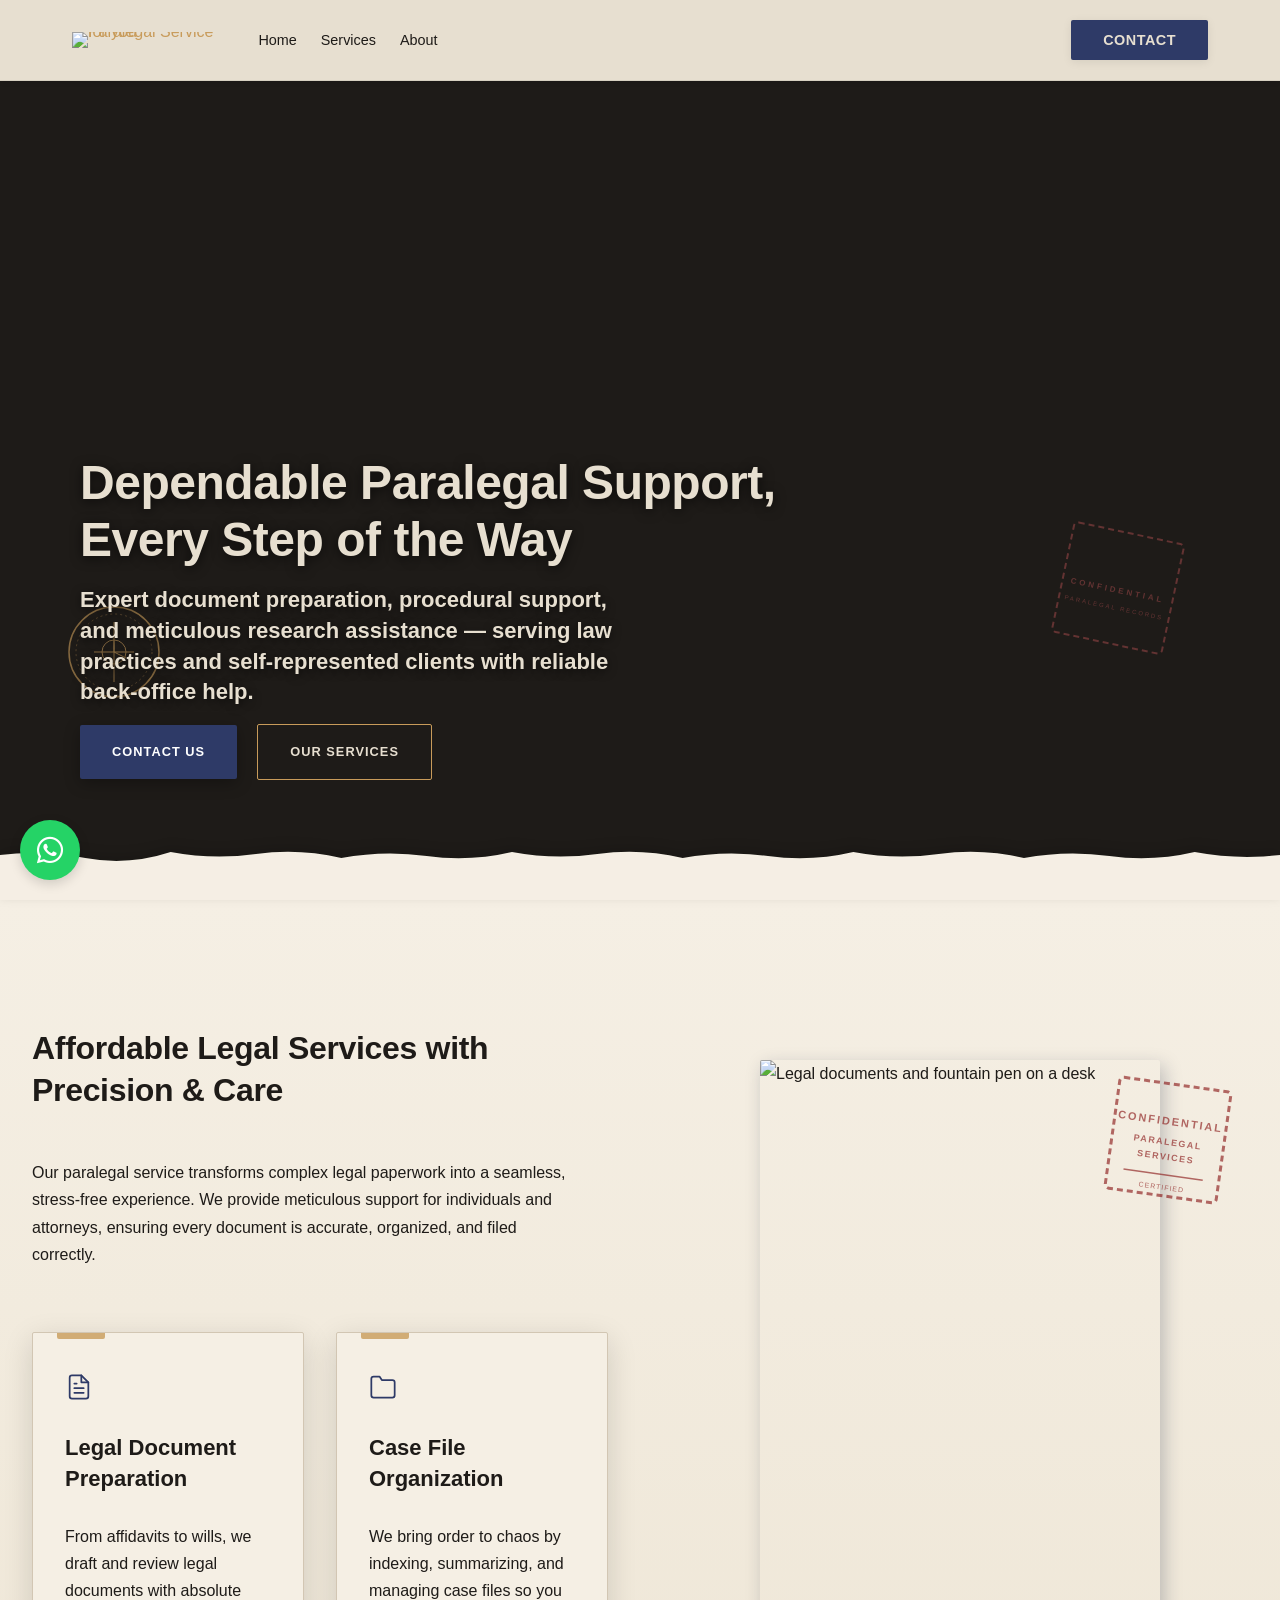
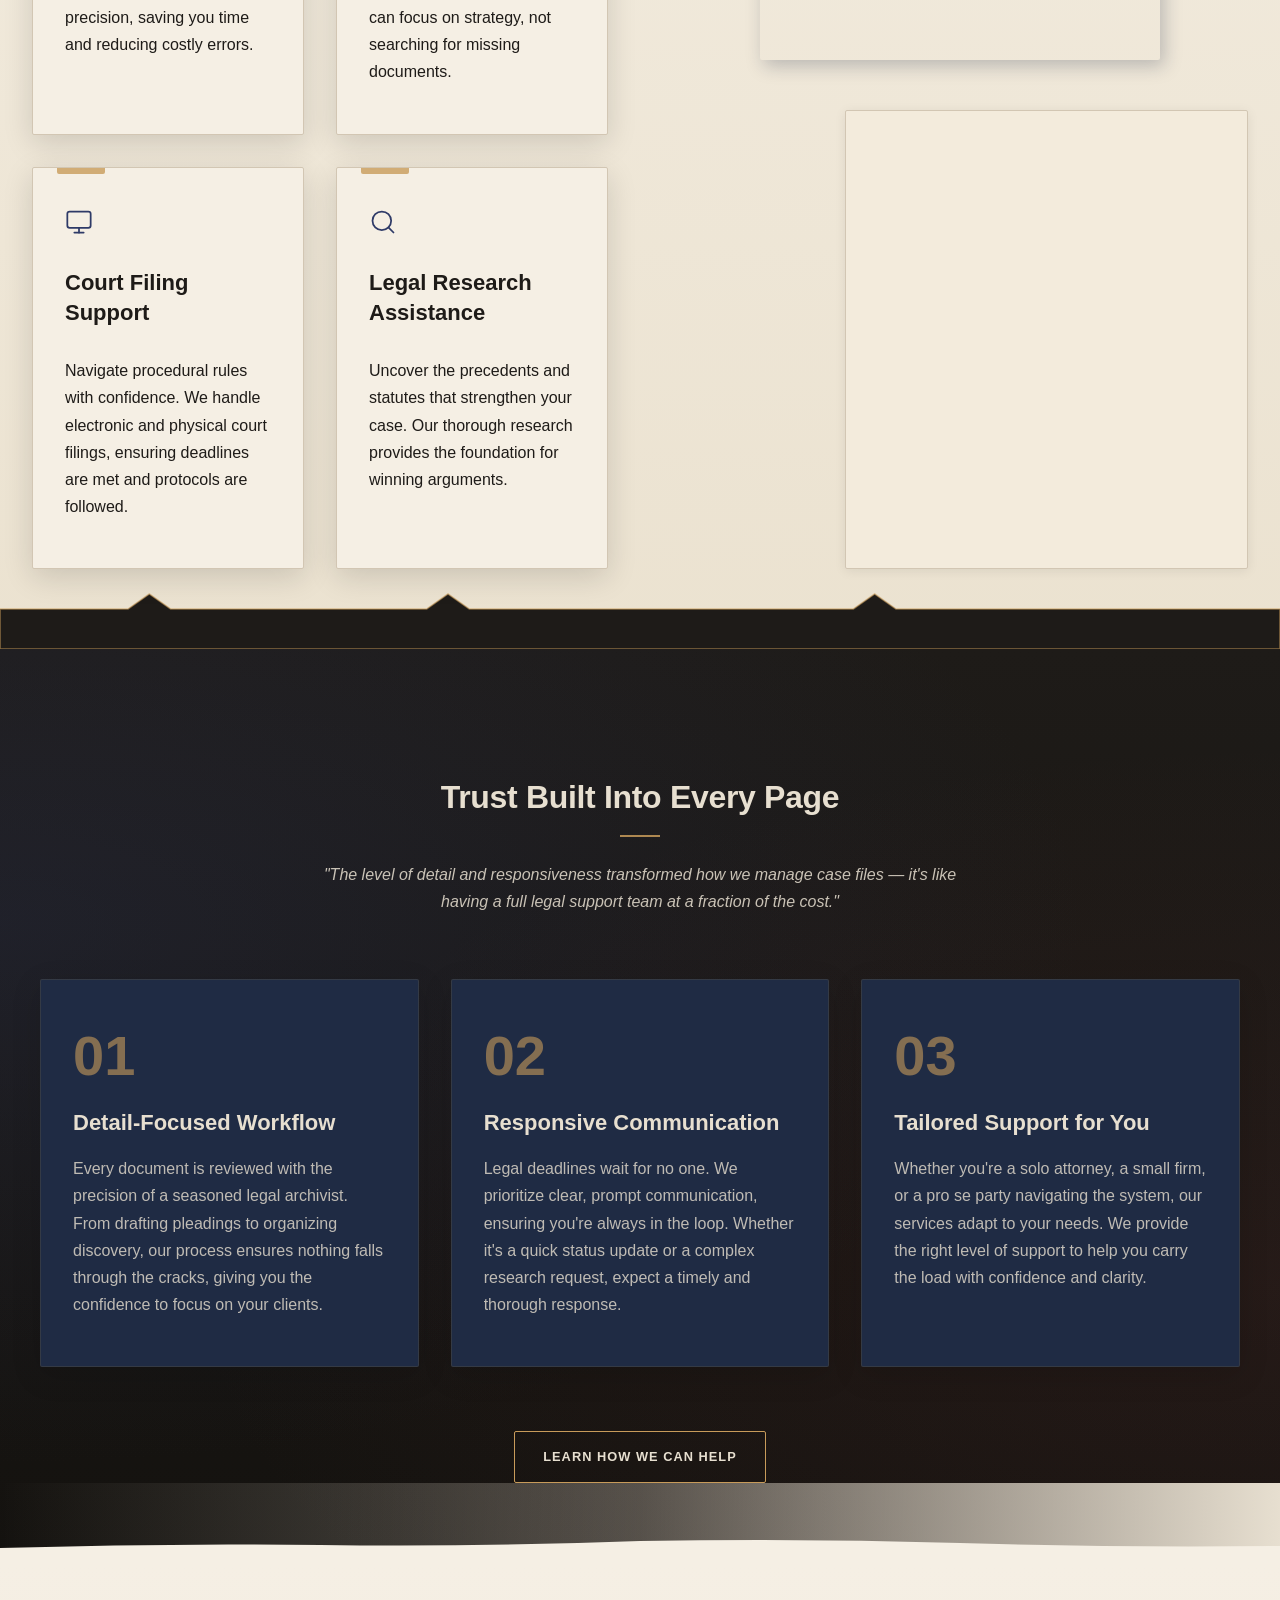
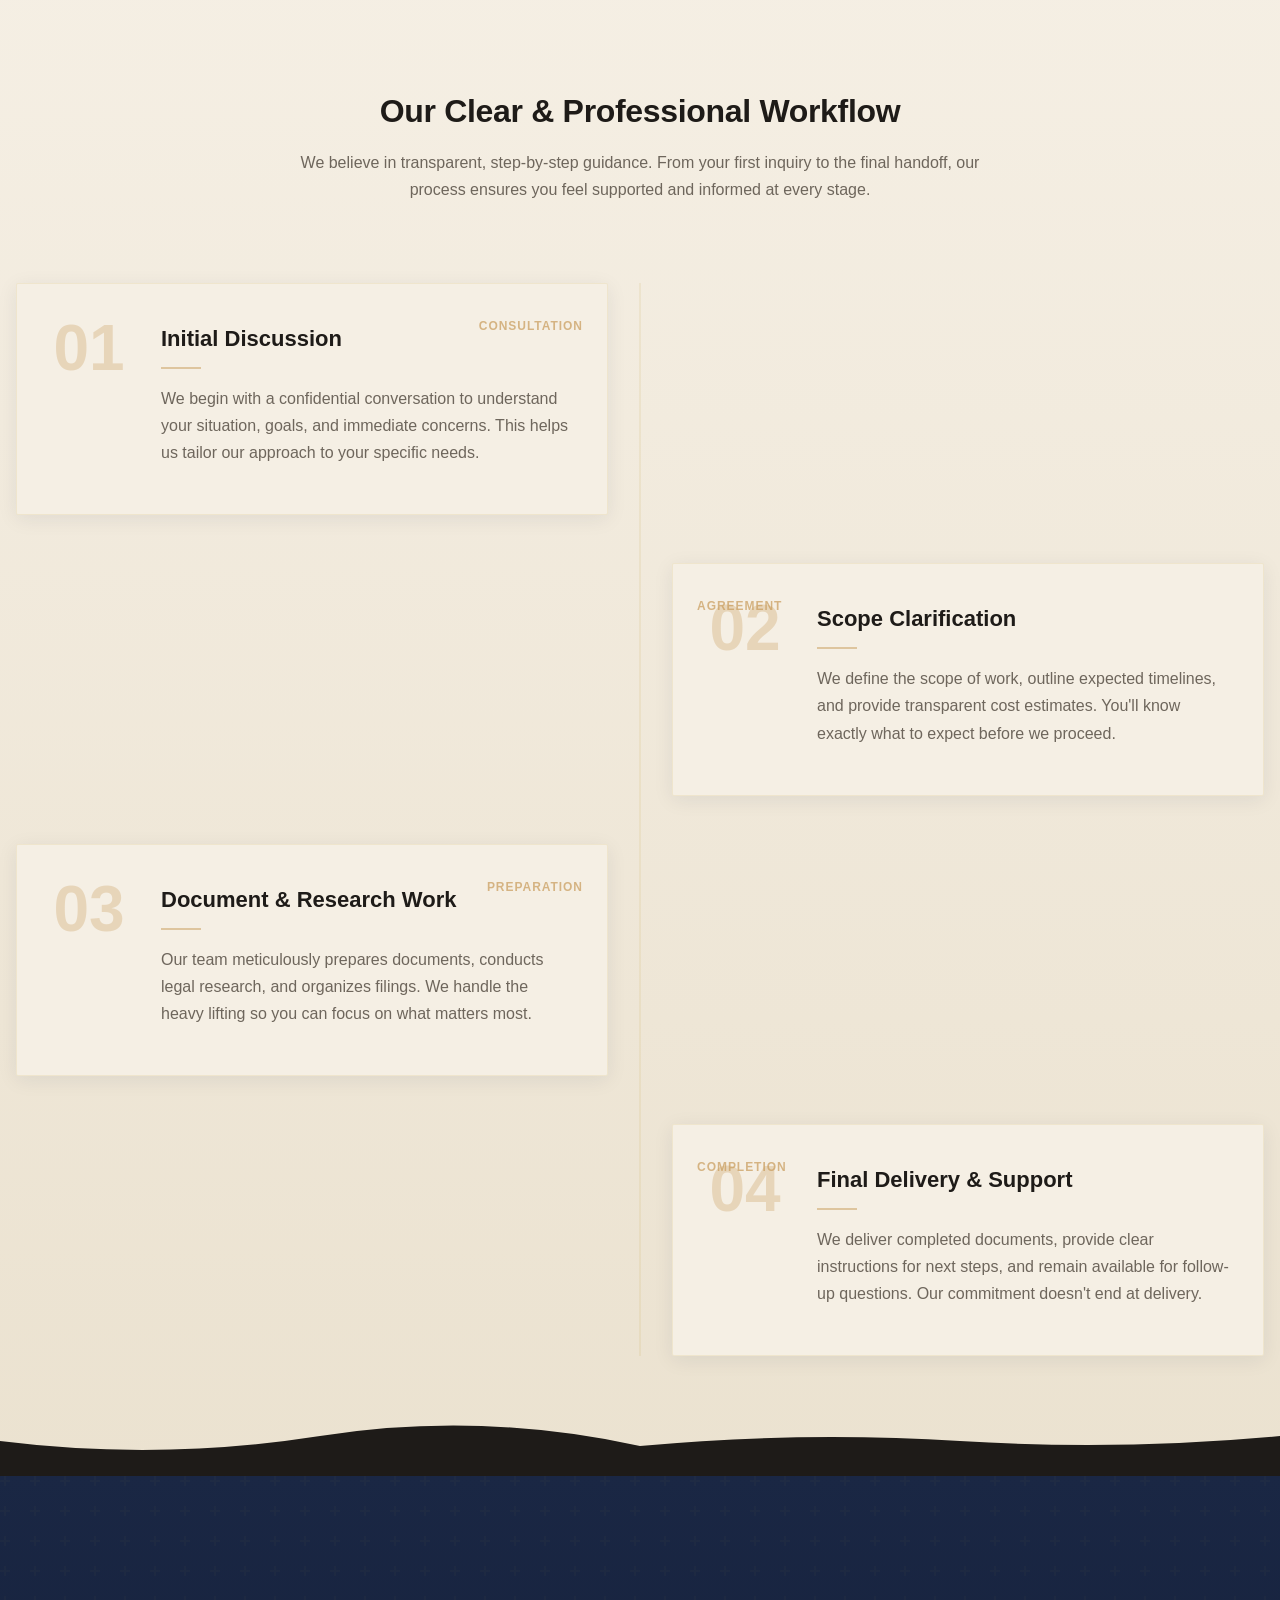
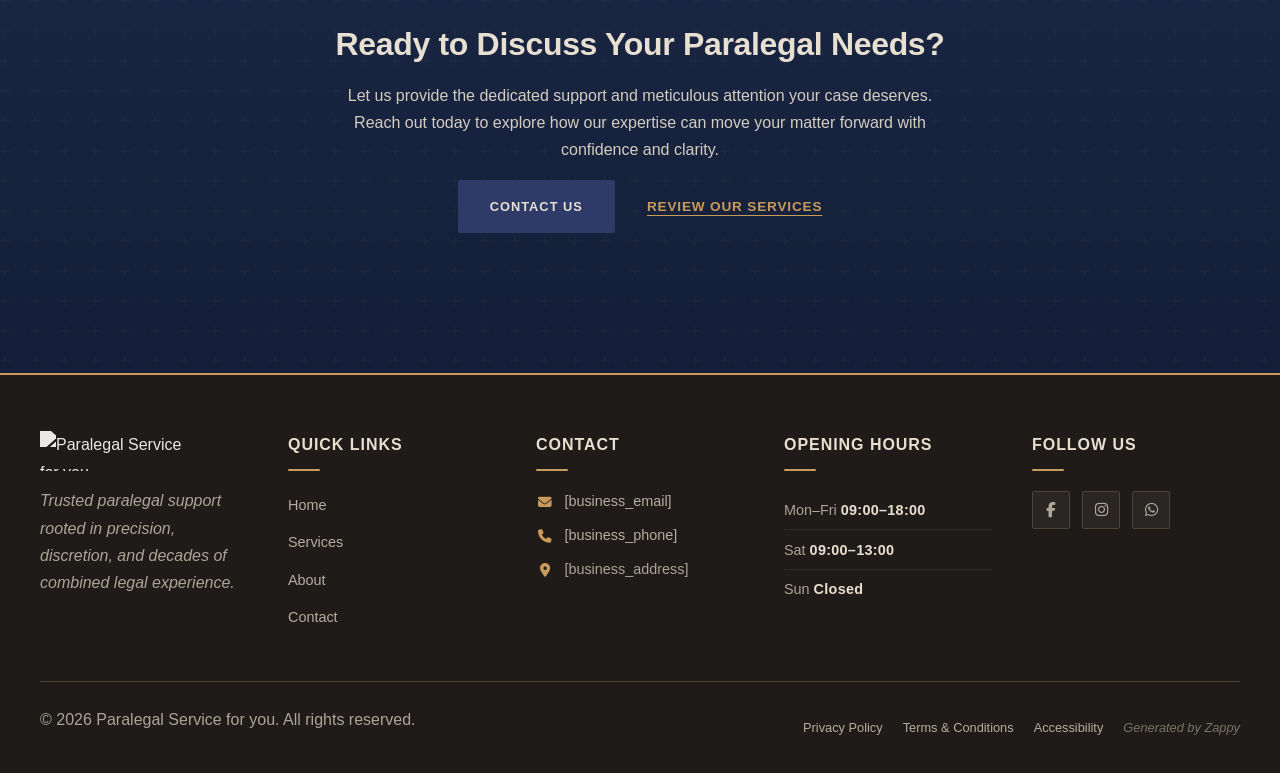
==== index.html @ df47c6c4 "Initial website commit" ====
<!DOCTYPE html>
<html lang="en">
<head>
    <meta charset="UTF-8">
    <meta name="viewport" content="width=device-width, initial-scale=1.0">
    <meta name="robots" content="index, follow">
    <title>Claim Your Affordable Legal Edge Today — Paralegal Service for you</title>
    <meta name="description" content="Unlock affordable legal services that put you first. From legal aid services of oklahoma to mental hygiene legal solutions, get the support you deserve. Start your journey now.">
    <meta name="keywords" content="affordable legal services, legal aid services of oklahoma, mental hygiene legal services, arag legal services, low-cost paralegal help">
    
    <!-- Favicons -->
    <link rel="icon" type="image/x-icon" href="/assets/favicon.ico">
    <link rel="icon" type="image/png" sizes="16x16" href="/assets/favicon-16x16.png">
    <link rel="icon" type="image/png" sizes="32x32" href="/assets/favicon-32x32.png">
    <link rel="icon" type="image/png" sizes="48x48" href="/assets/favicon-48x48.png">
    <link rel="icon" type="image/png" sizes="192x192" href="/assets/favicon-192x192.png">
    <link rel="icon" type="image/png" sizes="512x512" href="/assets/favicon-512x512.png">
    <link rel="apple-touch-icon" href="/assets/apple-touch-icon.png">
    <!-- Zappy Analytics -->
<script>
(function() {
  'use strict';
  
  // Configuration
  var config = {
    websiteId: 'dec666c1-5cc7-47ef-a7b7-ac607c3a5d09',
    apiUrl: 'https://api.zappy5.com/api/analytics/track',
    sessionDuration: 30 * 60 * 1000, // 30 minutes
    visitorDuration: 30 * 24 * 60 * 60 * 1000, // 30 days
    trackPageViews: true,
    trackClicks: true,
    trackFormSubmissions: true
  };
  
  // Generate or retrieve persistent visitor ID (30 days)
  function getVisitorId() {
    var visitorKey = 'zappy_visitor_' + config.websiteId;
    var visitor = null;
    
    try {
      visitor = localStorage.getItem(visitorKey);
      if (visitor) {
        var visitorData = JSON.parse(visitor);
        var now = Date.now();
        
        // Check if visitor ID is still valid (30 days)
        if (now - visitorData.created < config.visitorDuration) {
          // Update last seen timestamp
          visitorData.lastSeen = now;
          localStorage.setItem(visitorKey, JSON.stringify(visitorData));
          return visitorData.id;
        }
      }
    } catch (e) {
      console.warn('Zappy Analytics: LocalStorage not available');
    }
    
    // Generate new visitor ID
    var newVisitorId = 'zv_' + Date.now() + '_' + Math.random().toString(36).substr(2, 9);
    
    try {
      localStorage.setItem(visitorKey, JSON.stringify({
        id: newVisitorId,
        created: Date.now(),
        lastSeen: Date.now()
      }));
    } catch (e) {
      // Continue without local storage
    }
    
    return newVisitorId;
  }
  
  // Generate or retrieve session ID (30 minutes)
  function getSessionId() {
    var sessionKey = 'zappy_session_' + config.websiteId;
    var session = null;
    
    try {
      session = sessionStorage.getItem(sessionKey);
      if (session) {
        var sessionData = JSON.parse(session);
        var now = Date.now();
        
        // Check if session is still valid
        if (now - sessionData.timestamp < config.sessionDuration) {
          // Update timestamp
          sessionData.timestamp = now;
          sessionStorage.setItem(sessionKey, JSON.stringify(sessionData));
          return sessionData.id;
        }
      }
    } catch (e) {
      console.warn('Zappy Analytics: SessionStorage not available');
    }
    
    // Generate new session ID
    var newSessionId = 'zs_' + Date.now() + '_' + Math.random().toString(36).substr(2, 9);
    
    try {
      sessionStorage.setItem(sessionKey, JSON.stringify({
        id: newSessionId,
        timestamp: Date.now()
      }));
    } catch (e) {
      // Continue without session storage
    }
    
    return newSessionId;
  }
  
  var visitorId = getVisitorId();
  var sessionId = getSessionId();
  
  // Track an event
  function trackEvent(eventType, data) {
    data = data || {};
    
    var eventData = {
      website_id: config.websiteId,
      event_type: eventType,
      page_path: window.location.pathname,
      referrer: document.referrer || 'direct',
      visitor_id: visitorId,
      session_id: sessionId,
      metadata: data
    };
    
    // Use sendBeacon if available (better for page unload events)
    if (navigator.sendBeacon) {
      var blob = new Blob([JSON.stringify(eventData)], { type: 'application/json' });
      navigator.sendBeacon(config.apiUrl, blob);
    } else {
      // Fallback to fetch
      fetch(config.apiUrl, {
        method: 'POST',
        headers: {
          'Content-Type': 'application/json'
        },
        body: JSON.stringify(eventData),
        keepalive: true
      }).catch(function(error) {
        console.warn('Zappy Analytics: Failed to track event', error);
      });
    }
  }
  
  // Track page view
  if (config.trackPageViews) {
    trackEvent('pageview', {
      title: document.title,
      url: window.location.href
    });
  }
  
  // Track clicks on important elements
  if (config.trackClicks) {
    document.addEventListener('click', function(e) {
      var target = e.target;
      
      // Track button clicks (counted as actions)
      if (target.tagName === 'BUTTON' || target.closest('button')) {
        var button = target.tagName === 'BUTTON' ? target : target.closest('button');
        trackEvent('click', {
          element: 'button',
          text: button.textContent.trim().substring(0, 100),
          id: button.id || null,
          class: button.className || null
        });
      }
      
      // Track link clicks (navigation - not counted as actions)
      else if (target.tagName === 'A' || target.closest('a')) {
        var link = target.tagName === 'A' ? target : target.closest('a');
        trackEvent('navigation', {
          element: 'link',
          text: link.textContent.trim().substring(0, 100),
          href: link.href,
          external: link.hostname !== window.location.hostname
        });
      }
    }, true);
  }
  
  // Track form submissions
  if (config.trackFormSubmissions) {
    document.addEventListener('submit', function(e) {
      var form = e.target;
      
      trackEvent('form_submit', {
        form_id: form.id || null,
        form_name: form.name || null,
        form_action: form.action || null,
        form_method: form.method || 'GET'
      });
    }, true);
  }
  
  // Track time on page (send on page unload)
  var pageLoadTime = Date.now();
  
  window.addEventListener('beforeunload', function() {
    var timeOnPage = Math.floor((Date.now() - pageLoadTime) / 1000); // in seconds
    
    trackEvent('page_unload', {
      time_on_page: timeOnPage,
      page_path: window.location.pathname
    });
  });
  
  // Expose tracking function globally for custom events
  window.zappyAnalytics = {
    track: trackEvent,
    getVisitorId: function() { return visitorId; },
    getSessionId: function() { return sessionId; }
  };
  
})();
</script>
<!-- End Zappy Analytics -->
    <meta property="og:title" content="Claim Your Affordable Legal Edge Today — Paralegal Service for you">
    <meta property="og:description" content="Unlock affordable legal services that put you first. From legal aid services of oklahoma to mental hygiene legal solutions, get the support you deserve. Start your journey now.">
    <meta name="twitter:card" content="summary_large_image">
    <meta name="twitter:title" content="Claim Your Affordable Legal Edge Today — Paralegal Service for you">
    <meta name="twitter:description" content="Unlock affordable legal services that put you first. From legal aid services of oklahoma to mental hygiene legal solutions, get the support you deserve. Start your journey now.">
    <meta property="og:type" content="website">
  <meta property="og:locale" content="en_US">
  
  
  
  
  
  <link rel="stylesheet" href="https://cdnjs.cloudflare.com/ajax/libs/font-awesome/6.4.0/css/all.min.css">
  <style>
    .skip-link { position: absolute; top: 0; left: 0; transform: translateY(-200%); padding: 12px 18px; background: var(--bg-dark, #1a1a1a); color: var(--text-light, #fff); font-weight: 600; border-radius: 0 0 8px 0; z-index: 10000; }
    .skip-link:focus { transform: none; outline: 2px solid var(--ring, #fff); outline-offset: 2px; }
    :focus-visible { outline: 2px solid var(--ring, currentColor); outline-offset: 3px; }
  </style>


  
    <!-- Favicons -->
    <link rel="icon" type="image/x-icon" href="/assets/favicon.ico">
    <link rel="icon" type="image/png" sizes="16x16" href="/assets/favicon-16x16.png">
    <link rel="icon" type="image/png" sizes="32x32" href="/assets/favicon-32x32.png">
    <link rel="icon" type="image/png" sizes="48x48" href="/assets/favicon-48x48.png">
    <link rel="icon" type="image/png" sizes="192x192" href="/assets/favicon-192x192.png">
    <link rel="icon" type="image/png" sizes="512x512" href="/assets/favicon-512x512.png">
    <link rel="apple-touch-icon" href="/assets/apple-touch-icon.png">
    <!-- Cookie Consent -->
    <link rel="stylesheet" href="https://cdn.jsdelivr.net/npm/vanilla-cookieconsent@3/dist/cookieconsent.css">
    <script src="https://cdn.jsdelivr.net/npm/vanilla-cookieconsent@3/dist/cookieconsent.umd.js"></script>
    <!-- Mickidum Accessibility Toolbar -->
    <script src="https://cdn.jsdelivr.net/gh/mickidum/acc_toolbar/acctoolbar/acctoolbar.min.js"></script>
    <link rel="stylesheet" href="/styles.css">
    <script>window.ZAPPY_WEBSITE_ID = "dec666c1-5cc7-47ef-a7b7-ac607c3a5d09"; window.ZAPPY_API_BASE = "https://api.zappy5.com";</script>

    <style id="zappy-dropdown-submenu-styles">
      /* ========== DESKTOP DROPDOWN SUBMENU STYLES ========== */
      /* Base styles for dropdown submenus - parent must be positioned */
      .nav-menu li:has(.sub-menu), nav li:has(.sub-menu), .navbar li:has(.sub-menu), #navMenu li:has(.sub-menu) { position: relative; }
      /* Submenu base - hidden by default */
      .nav-menu .sub-menu, nav .sub-menu, .navbar .sub-menu, #navMenu .sub-menu { display: block !important; position: absolute !important; top: 100%; left: 0; min-width: 220px; background: white; border-radius: 8px; box-shadow: 0 8px 25px rgba(0,0,0,0.15); padding: 8px 0; opacity: 0; visibility: hidden; transform: translateY(10px); transition: all 0.3s ease; z-index: 1000; list-style: none; pointer-events: none; }
      /* CRITICAL: Desktop hover styles to show dropdown */
      .nav-menu li:hover > .sub-menu, nav li:hover > .sub-menu, .navbar li:hover > .sub-menu, #navMenu li:hover > .sub-menu { opacity: 1 !important; visibility: visible !important; transform: translateY(0) !important; pointer-events: auto !important; }
      /* Submenu item styling */
      .sub-menu li { list-style: none; margin: 0; padding: 0; }
      .sub-menu a { display: block !important; padding: 10px 16px !important; color: var(--text-dark, #333) !important; font-weight: 500; text-decoration: none; white-space: nowrap; transition: background-color 0.2s; }
      .sub-menu .zappy-nav-child > a { padding-left: 28px !important; font-size: 0.9em !important; opacity: 0.85 !important; }
      [dir="rtl"] .sub-menu .zappy-nav-child > a, html[lang="he"] .sub-menu .zappy-nav-child > a, html[lang="ar"] .sub-menu .zappy-nav-child > a { padding-left: 10px !important; padding-right: 28px !important; }
      .sub-menu .zappy-nav-parent > a { font-weight: 600 !important; }
      .sub-menu a:hover { background-color: #f5f5f5; }
      /* RTL (Hebrew/Arabic) dropdown positioning */
      [dir="rtl"] .nav-menu .sub-menu, [dir="rtl"] nav .sub-menu, [dir="rtl"] .navbar .sub-menu, html[lang="he"] .nav-menu .sub-menu, html[lang="he"] nav .sub-menu, html[lang="he"] .navbar .sub-menu, html[lang="ar"] .nav-menu .sub-menu, html[lang="ar"] nav .sub-menu, html[lang="ar"] .navbar .sub-menu { left: auto !important; right: 0 !important; }
      /* Hide empty dropdown menus (exclude catalog sub-menus that use <a> children instead of <li>) */
      .sub-menu:empty, .sub-menu:not(:has(li:not(.zappy-hidden-menu-item))):not(:has(> a)), .sub-menu:not(:has(li)):not(:has(> a)) { display: none !important; opacity: 0 !important; visibility: hidden !important; pointer-events: none !important; }
      /* Desktop: show submenu on Menu Group hover */
      li:has(.menu-group-title):hover > .sub-menu { opacity: 1 !important; visibility: visible !important; transform: translateY(0) !important; pointer-events: auto !important; }
      /* Menu Group title styling */
      .nav-menu > li > .menu-group-title, #navMenu > li > .menu-group-title { display: inline-block; padding: 0.5rem 1rem; cursor: default; user-select: none; }
      
      /* ========== MOBILE SUBMENU STYLES ========== */
      @media (max-width: 768px) {
        .nav-menu .sub-menu, nav .sub-menu, .navbar .sub-menu, #navMenu .sub-menu { position: static !important; transform: none !important; box-shadow: none !important; background: transparent !important; max-height: 0; overflow: hidden; opacity: 0; visibility: hidden; transition: max-height 0.3s ease, opacity 0.3s ease; padding: 0 !important; border-radius: 0 !important; }
        .navbar .sub-menu.mobile-expanded, .nav-menu .sub-menu.mobile-expanded, #navMenu .sub-menu.mobile-expanded { max-height: none !important; overflow-y: visible !important; opacity: 1 !important; visibility: visible !important; padding: 8px 0 8px 16px !important; }
        [dir="rtl"] .sub-menu.mobile-expanded, html[lang="he"] .sub-menu.mobile-expanded { padding: 8px 16px 8px 0 !important; }
        /* Disable hover behavior on mobile */
        .nav-menu li:hover > .sub-menu, nav li:hover > .sub-menu, .navbar li:hover > .sub-menu, #navMenu li:hover > .sub-menu { opacity: 0; visibility: hidden; pointer-events: none; }
        .nav-menu li > .sub-menu.mobile-expanded, nav li > .sub-menu.mobile-expanded, .navbar li > .sub-menu.mobile-expanded, #navMenu li > .sub-menu.mobile-expanded { opacity: 1 !important; visibility: visible !important; pointer-events: auto !important; }
        .nav-menu li:has(.sub-menu), nav li:has(.sub-menu), .navbar li:has(.sub-menu), #navMenu li:has(.sub-menu) { display: flex !important; flex-wrap: wrap !important; align-items: center !important; position: relative !important; min-height: 44px !important; }
        .nav-menu li:has(.sub-menu) > a, nav li:has(.sub-menu) > a, .navbar li:has(.sub-menu) > a, #navMenu li:has(.sub-menu) > a { flex: 1 !important; min-width: 0 !important; }
        .nav-menu li:has(.sub-menu) > .menu-group-title, nav li:has(.sub-menu) > .menu-group-title, .navbar li:has(.sub-menu) > .menu-group-title, #navMenu li:has(.sub-menu) > .menu-group-title { flex: 1 !important; min-width: 0 !important; padding: 0 !important; line-height: inherit !important; }
        .nav-menu li:has(.sub-menu) > .sub-menu, nav li:has(.sub-menu) > .sub-menu, .navbar li:has(.sub-menu) > .sub-menu, #navMenu li:has(.sub-menu) > .sub-menu { flex-basis: 100% !important; width: 100% !important; }
        .nav-menu li:has(.sub-menu) > a [class*="chevron"], .nav-menu li:has(.sub-menu) > a [class*="arrow"], .nav-menu li:has(.sub-menu) > a .fa-chevron-down, .nav-menu li:has(.sub-menu) > a .fa-angle-down, nav li:has(.sub-menu) > a [class*="chevron"], nav li:has(.sub-menu) > a [class*="arrow"], #navMenu li:has(.sub-menu) > a [class*="chevron"], #navMenu li:has(.sub-menu) > a [class*="arrow"] { display: none !important; visibility: hidden !important; }
        .mobile-submenu-toggle { display: flex !important; align-items: center !important; justify-content: center !important; width: 44px !important; height: auto !important; background: transparent !important; border: none !important; cursor: pointer !important; color: var(--text-dark) !important; position: static !important; flex-shrink: 0 !important; align-self: stretch !important; z-index: 2 !important; padding: 0 !important; margin: 0 !important; }
        .mobile-submenu-toggle::after { content: '' !important; width: 0 !important; height: 0 !important; border-left: 6px solid transparent !important; border-right: 6px solid transparent !important; border-top: 7px solid currentColor !important; transition: transform 0.3s ease !important; }
        .mobile-submenu-toggle.expanded::after { transform: rotate(180deg) !important; }
        .sub-menu a { padding: 10px 0 !important; display: block !important; color: var(--text-dark) !important; white-space: normal !important; }
        .sub-menu .zappy-nav-child > a { padding-left: 28px !important; font-size: 0.9em !important; opacity: 0.85 !important; }
        [dir="rtl"] .sub-menu .zappy-nav-child > a, html[lang="he"] .sub-menu .zappy-nav-child > a, html[lang="ar"] .sub-menu .zappy-nav-child > a { padding-left: 0 !important; padding-right: 28px !important; }
        .sub-menu .zappy-nav-parent > a { font-weight: 600 !important; }
        .nav-menu.active, #navMenu.active { max-width: 100vw !important; overflow-x: hidden !important; box-sizing: border-box !important; }
        .navbar .sub-menu li a, nav.navbar .sub-menu li a, .zappy-products-dropdown .sub-menu a { color: var(--text-dark) !important; }
      }
      @media (min-width: 769px) { .mobile-submenu-toggle { display: none !important; } }
    </style>

    <style id="zappy-widget-visibility">
      html[dir="rtl"] .whatsapp-float { right: 20px !important; left: auto !important; }
      html[dir="ltr"] .whatsapp-float, html:not([dir]) .whatsapp-float { left: 20px !important; right: auto !important; }
      html[dir="rtl"] #mic-access-tool-general-button, html[dir="rtl"] .mic-access-tool-general-button,
      html[dir="rtl"] #mic-init-access-tool .mic-access-tool-general-button,
      html[dir="rtl"] #mic-init-access-tool #mic-access-tool-general-button,
      html[dir="rtl"] ._access-icon { left: 20px !important; right: auto !important; }
      html[dir="ltr"] #mic-access-tool-general-button, html[dir="ltr"] .mic-access-tool-general-button,
      html[dir="ltr"] #mic-init-access-tool .mic-access-tool-general-button,
      html[dir="ltr"] #mic-init-access-tool #mic-access-tool-general-button,
      html[dir="ltr"] ._access-icon,
      html:not([dir]) #mic-access-tool-general-button, html:not([dir]) .mic-access-tool-general-button,
      html:not([dir]) #mic-init-access-tool .mic-access-tool-general-button,
      html:not([dir]) #mic-init-access-tool #mic-access-tool-general-button,
      html:not([dir]) ._access-icon { right: 20px !important; left: auto !important; }
      @media (max-width: 768px) { .whatsapp-float { display: flex !important; } }
      @media (min-width: 769px) { .whatsapp-float { display: flex !important; } }
      @media (max-width: 768px) {
        #mic-access-tool-general-button, .mic-access-tool-general-button,
        #mic-init-access-tool .mic-access-tool-general-button, #mic-init-access-tool #mic-access-tool-general-button,
        ._access-icon { display: flex !important; visibility: visible !important; opacity: 1 !important; pointer-events: auto !important; }
        #mic-access-tool-box.opened-mic-access-tool, .mic-access-tool-box.opened-mic-access-tool,
        #mic-init-access-tool #mic-access-tool-box.opened-mic-access-tool {
          visibility: visible !important; opacity: 1 !important; pointer-events: auto !important;
        }
      }
      @media (min-width: 769px) {
        #mic-access-tool-general-button, .mic-access-tool-general-button,
        #mic-init-access-tool .mic-access-tool-general-button, #mic-init-access-tool #mic-access-tool-general-button,
        ._access-icon { display: flex !important; visibility: visible !important; opacity: 1 !important; pointer-events: auto !important; }
        #mic-access-tool-box.opened-mic-access-tool, .mic-access-tool-box.opened-mic-access-tool,
        #mic-init-access-tool #mic-access-tool-box.opened-mic-access-tool {
          visibility: visible !important; opacity: 1 !important; pointer-events: auto !important;
        }
      }
    </style>
</head>
<body>
<a class="skip-link" href="#main">Skip to main content</a>
  <nav class="navbar">
  <button class="mobile-toggle" id="mobileToggle" aria-label="Menu">
    <svg class="hamburger-icon" width="24" height="24" viewBox="0 0 24 24" fill="none">
      <path d="M3 12h18M3 6h18M3 18h18" stroke="currentColor" stroke-width="2" stroke-linecap="round"></path>
    </svg>
    <svg class="close-icon" width="24" height="24" viewBox="0 0 24 24" fill="none" style="display: none;">
      <path d="M18 6L6 18M6 6l12 12" stroke="currentColor" stroke-width="2" stroke-linecap="round"></path>
    </svg>
  </button>
  <button class="phone-header-btn" data-phone="[business_phone]" aria-label="Call">
    <svg width="20" height="20" viewBox="0 0 24 24" fill="currentColor">
      <path d="M22 16.92v3a2 2 0 0 1-2.18 2 19.79 19.79 0 0 1-8.63-3.07 19.5 19.5 0 0 1-6-6 19.79 19.79 0 0 1-3.07-8.67A2 2 0 0 1 4.11 2h3a2 2 0 0 1 2 1.72 12.84 12.84 0 0 0 .7 2.81 2 2 0 0 1-.45 2.11L8.09 9.91a16 16 0 0 0 6 6l1.27-1.27a2 2 0 0 1 2.11-.45 12.84 12.84 0 0 0 2.81.7A2 2 0 0 1 22 16.92z"></path>
    </svg>
  </button>
  <div class="nav-container">
    <div class="nav-brand">
      <a href="/" class="logo-link"><img class="logo" src="/assets/site-home-image-1.webp" alt="Paralegal Service for you"></a>
    </div>
    <ul class="nav-menu" id="navMenu"><li><a href="/">Home</a></li><li><a href="/services">Services</a></li><li><a href="/about">About</a></li></ul>
    <div class="nav-cta-container">
      <a href="/contact" class="nav-cta-btn">Contact</a>
    </div>
  </div>
</nav>
<script>

// Navbar Mobile Menu Toggle and Contrast Fix
(function() {
  // Use 'load' event instead of 'DOMContentLoaded' to ensure we run AFTER all other scripts
  window.addEventListener('load', function() {
    
    // FIX MOBILE BUTTON CONTRAST
    // Detect navbar background color and apply contrasting color to mobile buttons
    const navbar = document.querySelector('.navbar, nav, header');
    if (!navbar) {
      console.log('[Navbar] Navbar element not found');
      return;
    }
    
    // DECLARE VARIABLES EARLY to avoid Temporal Dead Zone errors
    // These are used in multiple places below
    let mobileToggle = document.getElementById('mobileToggle') ||
                       document.querySelector('.mobile-toggle') ||
                       document.querySelector('.hamburger') ||
                       document.querySelector('.hamburger-menu') ||
                       document.querySelector('.menu-toggle') ||
                       document.querySelector('.burger-menu') ||
                       document.querySelector('[aria-label="Menu"]') ||
                       document.querySelector('[aria-label="תפריט"]');
    
    const phoneBtn = document.querySelector('.phone-header-btn');
    
    const computedStyle = window.getComputedStyle(navbar);
    let bgColor = computedStyle.backgroundColor;
    
    console.log('[Navbar] Initial navbar background:', bgColor);
    
    // Check if background is transparent or rgba with 0 alpha
    const isTransparent = bgColor === 'transparent' || 
                         bgColor === 'rgba(0, 0, 0, 0)' ||
                         (bgColor.startsWith('rgba') && bgColor.includes(', 0)'));
    
    if (isTransparent) {
      // Check for background-image or gradient
      const bgImage = computedStyle.backgroundImage;
      if (bgImage && bgImage !== 'none') {
        console.log('[Navbar] Navbar has background image/gradient, using dark text');
        bgColor = 'rgb(240, 240, 240)'; // Assume light background
      } else {
        // Transparent navbar - check body background
        const bodyBg = window.getComputedStyle(document.body).backgroundColor;
        console.log('[Navbar] Navbar transparent, using body background:', bodyBg);
        bgColor = bodyBg;
      }
    }
    
    // Calculate luminance to determine if background is light or dark
    const rgb = bgColor.match(/\d+/g);
    if (rgb && rgb.length >= 3) {
      const r = parseInt(rgb[0]);
      const g = parseInt(rgb[1]);
      const b = parseInt(rgb[2]);
      const luminance = (0.299 * r + 0.587 * g + 0.114 * b) / 255;
      
      // Mobile button colors are set by Claude's AI-generated CSS (same as .nav-menu a)
      // No dynamic color overrides needed - colors come from the generated navbar CSS
      console.log('[Navbar] Mobile button colors preserved from Claude CSS (luminance:', luminance.toFixed(2) + ')');
      
      // FIX ICON SIZES - Ensure SVGs are properly sized and visible
      // INJECT CRITICAL CSS TO OVERRIDE ANY CONFLICTING RULES
      const criticalCSS = document.createElement('style');
      criticalCSS.id = 'zappy-mobile-nav-fix';
      const htmlLang = document.documentElement.lang || 'en';
      const htmlDir = document.documentElement.dir || 'ltr';
      // Check both dir attribute AND lang for RTL detection
      // dir="rtl" is the most reliable indicator
      const isRTL = htmlDir === 'rtl' || htmlLang === 'he' || htmlLang === 'ar';
      
      criticalCSS.textContent = `
        /* Hide mobile buttons on desktop, show only on mobile */
        @media (min-width: 769px) {
          .mobile-toggle,
          .phone-header-btn {
            display: none !important;
          }
        }
        
        /* Show and position mobile buttons correctly on mobile */
        @media (max-width: 768px) {
          .navbar,
          nav.navbar {
            min-height: 70px !important;
          }

          .mobile-toggle,
          .phone-header-btn {
            position: absolute !important;
            top: 0 !important;
            bottom: 0 !important;
            margin-top: auto !important;
            margin-bottom: auto !important;
            transform: none !important;
            z-index: 1001 !important;
            display: flex !important;
            align-items: center !important;
            justify-content: center !important;
            width: 36px !important;
            height: 36px !important;
            border-radius: 50% !important;
            border: none !important;
            cursor: pointer !important;
            padding: 6px !important;
            background: none !important;
            color: var(--nav-text, var(--text-dark)) !important;
            touch-action: manipulation !important;
            -webkit-tap-highlight-color: transparent !important;
          }

          html[data-zappy-site-type="ecommerce"] .phone-header-btn,
          body[data-zappy-site-type="ecommerce"] .phone-header-btn,
          html[data-zappy-site-type="ecommerce"] header .phone-header-btn,
          html[data-zappy-site-type="ecommerce"] nav .phone-header-btn {
            display: none !important;
            visibility: hidden !important;
            width: 0 !important;
            height: 0 !important;
            min-width: 0 !important;
            overflow: hidden !important;
          }
          
          /* LTR positioning (default): hamburger LEFT, phone RIGHT */
          html:not([dir="rtl"]):not([lang="he"]):not([lang="ar"]) .mobile-toggle,
          html[dir="ltr"] .mobile-toggle {
            left: 12px !important;
            right: auto !important;
          }
          html:not([dir="rtl"]):not([lang="he"]):not([lang="ar"]) .phone-header-btn,
          html[dir="ltr"] .phone-header-btn {
            right: 12px !important;
            left: auto !important;
          }
          
          /* RTL positioning: hamburger RIGHT, phone LEFT */
          html[dir="rtl"] .mobile-toggle,
          html[lang="he"] .mobile-toggle,
          html[lang="ar"] .mobile-toggle {
            right: 12px !important;
            left: auto !important;
          }
          html[dir="rtl"] .phone-header-btn,
          html[lang="he"] .phone-header-btn,
          html[lang="ar"] .phone-header-btn {
            left: 12px !important;
            right: auto !important;
          }
          
          /* CRITICAL: Ensure nav-container has min-height on mobile */
          /* All children are positioned absolutely/fixed on mobile, so height:auto collapses to 0 */
          .nav-container {
            min-height: 70px !important;
            position: relative !important;
          }
          
          /* Ensure SVG icons are properly sized and inherit color */
          .mobile-toggle svg,
          .phone-header-btn svg {
            width: 24px !important;
            height: 24px !important;
            /* Don't force display - let JavaScript control hamburger/close toggle */
          }
          
          /* Reset nav-cta-container on mobile - remove desktop box-shadow/padding */
          /* that creates a visible ghost box when CTA button is hidden */
          .nav-cta-container {
            box-shadow: none !important;
            padding: 0 !important;
          }
          
          /* Hide nav-cta-container entirely on mobile when there's no lang-switcher */
          /* (only the CTA button is inside, and it's hidden on mobile) */
          .nav-cta-container:not(:has(.lang-switcher)) {
            display: none !important;
          }
          
          /* CRITICAL: Prevent hero image fade gradient from bleeding over headline text */
          /* The .image-fade-gradient has bottom: -30px (extends below parent) */
          /* On mobile stacked layout, this overlaps the h1 text below the image */
          .hero-image-column {
            overflow: hidden !important;
          }
          .image-fade-gradient {
            bottom: 0 !important;
          }
          
          /* Hide desktop language switcher on mobile - hamburger menu handles it */
          /* High specificity to override stored CSS */
          .lang-switcher,
          .nav-cta-container .lang-switcher,
          .nav-container .lang-switcher,
          .navbar .lang-switcher,
          .navbar .nav-cta-container .lang-switcher {
            display: none !important;
          }
        }
      `;
      
      // Remove existing fix if present and inject new one
      const existing = document.getElementById('zappy-mobile-nav-fix');
      if (existing) existing.remove();
      document.head.appendChild(criticalCSS);
      
      console.log('[Navbar] Critical CSS injected for mobile nav positioning');
      
      // ONLY apply inline positioning styles on mobile viewport
      // On desktop, the CSS handles hiding these buttons with display: none
      // Inline styles were breaking desktop layout by overriding CSS
      const isMobileViewport = window.innerWidth <= 768;
      
      if (mobileToggle) {
        // Icon sizing applies to all viewports for consistency
        const hamburgerIcon = mobileToggle.querySelector('.hamburger-icon');
        const closeIcon = mobileToggle.querySelector('.close-icon');
        
        if (hamburgerIcon) {
          hamburgerIcon.style.setProperty('width', '24px', 'important');
          hamburgerIcon.style.setProperty('height', '24px', 'important');
          hamburgerIcon.style.setProperty('display', 'block', 'important'); // Show hamburger by default
        }
        if (closeIcon) {
          closeIcon.style.setProperty('width', '24px', 'important');
          closeIcon.style.setProperty('height', '24px', 'important');
          closeIcon.style.setProperty('display', 'none', 'important'); // Hide close icon by default
        }
        
        // ONLY set positioning inline styles on mobile
        if (isMobileViewport) {
          mobileToggle.style.setProperty('position', 'absolute', 'important');
          mobileToggle.style.setProperty('top', '0', 'important');
          mobileToggle.style.setProperty('bottom', '0', 'important');
          mobileToggle.style.setProperty('margin-top', 'auto', 'important');
          mobileToggle.style.setProperty('margin-bottom', 'auto', 'important');
          mobileToggle.style.setProperty('transform', 'none', 'important');
          mobileToggle.style.setProperty('z-index', '1001', 'important');
          
          // Clear any inline left/right so CSS can take over based on html[dir]
          mobileToggle.style.removeProperty('left');
          mobileToggle.style.removeProperty('right');
          
          console.log('[Navbar] Mobile toggle positioning applied (mobile viewport)');
        } else {
          // On desktop, clear any positioning styles to let CSS handle it
          mobileToggle.style.removeProperty('position');
          mobileToggle.style.removeProperty('top');
          mobileToggle.style.removeProperty('transform');
          mobileToggle.style.removeProperty('z-index');
          mobileToggle.style.removeProperty('left');
          mobileToggle.style.removeProperty('right');
          console.log('[Navbar] Desktop viewport - cleared mobile toggle inline positioning');
        }
      }
      
      if (phoneBtn) {
        // Icon sizing applies to all viewports
        const phoneIcon = phoneBtn.querySelector('svg');
        if (phoneIcon) {
          phoneIcon.style.width = '24px';
          phoneIcon.style.height = '24px';
          phoneIcon.setAttribute('width', '24');
          phoneIcon.setAttribute('height', '24');
        }
        
        // ONLY set positioning inline styles on mobile
        if (isMobileViewport) {
          phoneBtn.style.setProperty('position', 'absolute', 'important');
          phoneBtn.style.setProperty('top', '0', 'important');
          phoneBtn.style.setProperty('bottom', '0', 'important');
          phoneBtn.style.setProperty('margin-top', 'auto', 'important');
          phoneBtn.style.setProperty('margin-bottom', 'auto', 'important');
          phoneBtn.style.setProperty('transform', 'none', 'important');
          phoneBtn.style.setProperty('z-index', '1001', 'important');
          
          // Clear any inline left/right so CSS can take over based on html[dir]
          phoneBtn.style.removeProperty('left');
          phoneBtn.style.removeProperty('right');
          
          console.log('[Navbar] Phone button positioning applied (mobile viewport)');
        } else {
          // On desktop, clear any positioning styles to let CSS handle it
          phoneBtn.style.removeProperty('position');
          phoneBtn.style.removeProperty('top');
          phoneBtn.style.removeProperty('transform');
          phoneBtn.style.removeProperty('z-index');
          phoneBtn.style.removeProperty('left');
          phoneBtn.style.removeProperty('right');
          console.log('[Navbar] Desktop viewport - cleared phone button inline positioning');
        }
      }
    } else {
      console.log('[Navbar] Could not parse background color:', bgColor);
    }
    
    // MOBILE MENU TOGGLE
    // Re-query in case DOM changed (mobileToggle already declared at top of function)
    mobileToggle = document.getElementById('mobileToggle') ||
                   document.querySelector('.mobile-toggle') ||
                   document.querySelector('.hamburger') ||
                   document.querySelector('.hamburger-menu') ||
                   document.querySelector('.menu-toggle') ||
                   document.querySelector('.burger-menu') ||
                   document.querySelector('[aria-label="Menu"]') ||
                   document.querySelector('[aria-label="תפריט"]');
    
    // EXPANDED SEARCH: Find nav menu by ID or class
    const navMenu = document.getElementById('navMenu') ||
                  document.querySelector('.nav-menu') ||
                  document.querySelector('.nav-links') ||
                  document.querySelector('nav ul:not(.submenu)');
    
    if (!mobileToggle || !navMenu) {
      console.log('[Navbar] Mobile toggle or menu not found:', { toggle: !!mobileToggle, menu: !!navMenu });
      return;
    }
    
    // Ensure navMenu has ID for CSS targeting
    if (!navMenu.id) {
      navMenu.id = 'navMenu';
    }
    
    console.log('[Navbar] Initializing mobile menu...');
    
    // Remove any existing event listeners by cloning the button
    const newToggle = mobileToggle.cloneNode(true);
    mobileToggle.parentNode.replaceChild(newToggle, mobileToggle);
    
    // Toggle menu handler (shared by click and touchend)
    function handleToggle(e) {
      e.preventDefault();
      e.stopPropagation();
      
      const hamburgerIcon = newToggle.querySelector('.hamburger-icon');
      const closeIcon = newToggle.querySelector('.close-icon');
      const isActive = navMenu.classList.contains('active');
      
      if (isActive) {
        // Close menu
        navMenu.classList.remove('active');
        if (hamburgerIcon) hamburgerIcon.style.setProperty('display', 'block', 'important');
        if (closeIcon) closeIcon.style.setProperty('display', 'none', 'important');
        document.body.style.overflow = '';
        console.log('[Navbar] Menu closed');
      } else {
        // Open menu
        navMenu.classList.add('active');
        if (hamburgerIcon) hamburgerIcon.style.setProperty('display', 'none', 'important');
        if (closeIcon) closeIcon.style.setProperty('display', 'block', 'important');
        document.body.style.overflow = 'hidden';
        console.log('[Navbar] Menu opened');
      }
    }
    
    // Use click for desktop/emulation and touchend as iOS Safari fallback.
    // Prevent double-fire with a timestamp guard.
    var lastToggleTime = 0;
    function guardedToggle(e) {
      var now = Date.now();
      if (now - lastToggleTime < 300) return;
      lastToggleTime = now;
      handleToggle(e);
    }
    
    newToggle.addEventListener('click', guardedToggle);
    newToggle.addEventListener('touchend', guardedToggle);
    
    // Close menu when clicking nav links (but NOT dropdown toggles)
    const navLinks = navMenu.querySelectorAll('a');
    navLinks.forEach(function(link) {
      link.addEventListener('click', function() {
        // Don't close if it's a dropdown child (unless it's a real navigation link)
        if (this.getAttribute('href') === '#') return;
        
        const hamburgerIcon = newToggle.querySelector('.hamburger-icon');
        const closeIcon = newToggle.querySelector('.close-icon');
        
        navMenu.classList.remove('active');
        if (hamburgerIcon) hamburgerIcon.style.setProperty('display', 'block', 'important');
        if (closeIcon) closeIcon.style.setProperty('display', 'none', 'important');
        document.body.style.overflow = '';
        console.log('[Navbar] Menu closed (link clicked)');
      });
    });
    
    // DROPDOWN MENU TOGGLE (for mobile and touch devices)
    var dropdownToggles = navMenu.querySelectorAll('.dropdown-toggle');
    dropdownToggles.forEach(function(toggle) {
      toggle.addEventListener('click', function(e) {
        e.preventDefault();
        e.stopPropagation();
        var parent = this.closest('.nav-dropdown');
        if (!parent) return;
        
        // Close other open dropdowns at the same level
        var siblings = parent.parentNode.querySelectorAll('.nav-dropdown.open');
        siblings.forEach(function(sib) {
          if (sib !== parent) sib.classList.remove('open');
        });
        
        parent.classList.toggle('open');
        console.log('[Navbar] Dropdown toggled:', parent.classList.contains('open') ? 'open' : 'closed');
      });
    });
    
    // Close dropdowns when clicking outside
    document.addEventListener('click', function(e) {
      if (!e.target.closest('.nav-dropdown')) {
        var openDropdowns = document.querySelectorAll('.nav-dropdown.open');
        openDropdowns.forEach(function(dd) { dd.classList.remove('open'); });
      }
    });
    
    console.log('[Navbar] Dropdown handlers initialized for ' + dropdownToggles.length + ' dropdowns');
    
    // Phone button functionality (phoneBtn already declared at top of function)
    if (phoneBtn) {
      phoneBtn.addEventListener('click', function() {
        // Get phone number from placeholder in page or use default
        const phoneLinks = document.querySelectorAll('a[href^="tel:"]');
        const phoneNumber = phoneLinks.length > 0 
          ? phoneLinks[0].getAttribute('href').replace('tel:', '')
          : '[business_phone]';
        
        window.location.href = 'tel:' + phoneNumber;
        console.log('[Navbar] Phone button clicked');
      });
    }
    
    console.log('[Navbar] Mobile menu initialized successfully');
    
    // WhatsApp button visibility is now controlled via CSS (siteSettings).
    // No JS-based desktop hiding — the button is visible on both mobile and desktop by default.
  });
})();

</script>
  
  <main id="main">
    <section data-band-index="0" class="home-hero-section" data-layout-spec="Home-hero" data-hero-type="fullscreen-scrim">
  <!-- Full-bleed background image -->
  <img loading="eager" fetchpriority="high" data-hero-bg="true" class="hero-bg-image" data-placeholder="home-hero-image-1" data-context="Sophisticated legal desk scene with layered case papers, binder tabs, a stamped envelope, and warm directional light across textured paper. Dark indigo and warm black-brown tones. Cinematic macro paper photography." width="1200" height="600" src="/assets/site-home-hero-image-1.webp" alt="Layered legal documents on a desk">

  <!-- Scrim overlay for text legibility -->
  <div class="hero-scrim" aria-hidden="true"></div>

  <!-- Text overlay group -->
  <div class="hero-overlay">
    <h1>Dependable Paralegal Support, Every Step of the Way</h1>
    <h3>Expert document preparation, procedural support, and meticulous research assistance — serving law practices and self-represented clients with reliable back-office help.</h3>
    <div class="hero-ctas">
      <a href="/contact" class="btn btn-primary">Contact Us</a>
      <a href="/services" class="btn btn-secondary">Our Services</a>
    </div>
  </div>

  <!-- Decorative motifs -->
  <div class="decorative-stamp" aria-hidden="true">
    <svg data-element-type="icon" data-icon-type="svg" viewBox="0 0 120 120" xmlns="http://www.w3.org/2000/svg">
      <rect x="4" y="4" width="112" height="112" rx="4" fill="none" stroke="currentColor" stroke-width="2" stroke-dasharray="6 4"></rect>
      <text x="60" y="65" text-anchor="middle" font-family="serif" font-size="8" font-weight="700" fill="currentColor" letter-spacing="3">CONFIDENTIAL</text>
      <text x="60" y="82" text-anchor="middle" font-family="serif" font-size="6" fill="currentColor" letter-spacing="2">PARALEGAL RECORDS</text>
    </svg>
  </div>

  <div class="decorative-seal" aria-hidden="true">
    <svg data-element-type="icon" data-icon-type="svg" viewBox="0 0 100 100" xmlns="http://www.w3.org/2000/svg">
      <circle cx="50" cy="50" r="45" fill="none" stroke="currentColor" stroke-width="1.5"></circle>
      <circle cx="50" cy="50" r="38" fill="none" stroke="currentColor" stroke-width="0.5" stroke-dasharray="2 3"></circle>
      <line x1="50" y1="20" x2="50" y2="80" stroke="currentColor" stroke-width="1"></line>
      <path d="M30 50 L70 50" stroke="currentColor" stroke-width="1"></path>
      <circle cx="50" cy="50" r="12" fill="none" stroke="currentColor" stroke-width="1"></circle>
      <path d="M50 38 L50 50 L62 56" fill="none" stroke="currentColor" stroke-width="1"></path>
    </svg>
  </div>

  <!-- Bottom divider: torn-paper edge -->
  <div class="hero-divider-wrapper">
    <svg data-no-icon-edit="true" aria-hidden="true" viewBox="0 0 1200 80" preserveAspectRatio="none" xmlns="http://www.w3.org/2000/svg">
      <path d="M0,80 L0,35 Q40,30 80,38 T160,32 Q200,40 240,34 T320,38 Q360,30 400,36 T480,32 Q520,40 560,34 T640,38 Q680,30 720,36 T800,32 Q840,40 880,34 T960,38 Q1000,30 1040,36 T1120,32 Q1160,40 1200,35 L1200,80 Z" fill="#F5EFE4"></path>
      <path d="M0,80 L0,37 Q40,32 80,40 T160,34 Q200,42 240,36 T320,40 Q360,32 400,38 T480,34 Q520,42 560,36 T640,40 Q680,32 720,38 T800,34 Q840,42 880,36 T960,40 Q1000,32 1040,38 T1120,34 Q1160,42 1200,37 L1200,80 Z" fill="#F5EFE4" opacity="0.6"></path>
    </svg>
  </div>
</section>

<section data-band-index="1" class="home-services-section" data-layout-spec="Home-services">
  <div class="home-services-section__container">
    <!-- Content Column -->
    <div class="home-services-section__content">
      <h2 class="home-services-section__heading">Affordable Legal Services with Precision &amp; Care</h2>
      <p class="home-services-section__intro">Our paralegal service transforms complex legal paperwork into a seamless, stress-free experience. We provide meticulous support for individuals and attorneys, ensuring every document is accurate, organized, and filed correctly.</p>
      
      <!-- Services Grid -->
      <div class="home-services-section__grid">
        <!-- Service 1 -->
        <article class="home-services-section__card">
          <div class="home-services-section__card-tab"></div>
          <div class="home-services-section__card-icon">
            <svg data-element-type="icon" data-icon-type="svg" width="28" height="28" viewBox="0 0 24 24" fill="none" stroke="currentColor" stroke-width="1.5" stroke-linecap="round" stroke-linejoin="round">
              <path d="M14 2H6a2 2 0 0 0-2 2v16a2 2 0 0 0 2 2h12a2 2 0 0 0 2-2V8z"></path>
              <polyline points="14 2 14 8 20 8"></polyline>
              <line x1="16" y1="13" x2="8" y2="13"></line>
              <line x1="16" y1="17" x2="8" y2="17"></line>
              <polyline points="10 9 9 9 8 9"></polyline>
            </svg>
          </div>
          <div class="home-services-section__card-content">
            <h3 class="home-services-section__card-title">Legal Document Preparation</h3>
            <p class="home-services-section__card-text">From affidavits to wills, we draft and review legal documents with absolute precision, saving you time and reducing costly errors.</p>
          </div>
        </article>

        <!-- Service 2 -->
        <article class="home-services-section__card">
          <div class="home-services-section__card-tab"></div>
          <div class="home-services-section__card-icon">
            <svg data-element-type="icon" data-icon-type="svg" width="28" height="28" viewBox="0 0 24 24" fill="none" stroke="currentColor" stroke-width="1.5" stroke-linecap="round" stroke-linejoin="round">
              <path d="M22 19a2 2 0 0 1-2 2H4a2 2 0 0 1-2-2V5a2 2 0 0 1 2-2h5l2 3h9a2 2 0 0 1 2 2z"></path>
            </svg>
          </div>
          <div class="home-services-section__card-content">
            <h3 class="home-services-section__card-title">Case File Organization</h3>
            <p class="home-services-section__card-text">We bring order to chaos by indexing, summarizing, and managing case files so you can focus on strategy, not searching for missing documents.</p>
          </div>
        </article>

        <!-- Service 3 -->
        <article class="home-services-section__card">
          <div class="home-services-section__card-tab"></div>
          <div class="home-services-section__card-icon">
            <svg data-element-type="icon" data-icon-type="svg" width="28" height="28" viewBox="0 0 24 24" fill="none" stroke="currentColor" stroke-width="1.5" stroke-linecap="round" stroke-linejoin="round">
              <rect x="2" y="3" width="20" height="14" rx="2" ry="2"></rect>
              <line x1="8" y1="21" x2="16" y2="21"></line>
              <line x1="12" y1="17" x2="12" y2="21"></line>
            </svg>
          </div>
          <div class="home-services-section__card-content">
            <h3 class="home-services-section__card-title">Court Filing Support</h3>
            <p class="home-services-section__card-text">Navigate procedural rules with confidence. We handle electronic and physical court filings, ensuring deadlines are met and protocols are followed.</p>
          </div>
        </article>

        <!-- Service 4 -->
        <article class="home-services-section__card">
          <div class="home-services-section__card-tab"></div>
          <div class="home-services-section__card-icon">
            <svg data-element-type="icon" data-icon-type="svg" width="28" height="28" viewBox="0 0 24 24" fill="none" stroke="currentColor" stroke-width="1.5" stroke-linecap="round" stroke-linejoin="round">
              <circle cx="11" cy="11" r="8"></circle>
              <line x1="21" y1="21" x2="16.65" y2="16.65"></line>
            </svg>
          </div>
          <div class="home-services-section__card-content">
            <h3 class="home-services-section__card-title">Legal Research Assistance</h3>
            <p class="home-services-section__card-text">Uncover the precedents and statutes that strengthen your case. Our thorough research provides the foundation for winning arguments.</p>
          </div>
        </article>
      </div>
    </div>

    <!-- Imagery Column -->
    <div class="home-services-section__imagery">
      <div class="home-services-section__image-wrapper">
        <img loading="lazy" decoding="async" data-placeholder="home-services-image-1" data-context="A tall vertical photograph of a neatly stacked pile of legal documents and a fountain pen on a rich wooden desk, warm ambient lighting, shallow depth of field, parchment tones." width="600" height="900" src="/assets/site-home-services-image-1.webp" alt="Legal documents and fountain pen on a desk" class="home-services-section__image">
      </div>
      <!-- Paper-texture backplate peeking from bottom-right -->
      <div class="home-services-section__backplate" aria-hidden="true"></div>
      <!-- Decorative stamp -->
      <div class="home-services-section__stamp" aria-hidden="true">
        <svg data-no-icon-edit="true" aria-hidden="true" width="120" height="120" viewBox="0 0 120 120" fill="none" xmlns="http://www.w3.org/2000/svg">
          <rect x="4" y="4" width="112" height="112" rx="4" stroke="#8B1A1A" stroke-width="3" stroke-dasharray="6 4" fill="none" opacity="0.75"></rect>
          <text x="60" y="45" text-anchor="middle" font-family="serif" font-size="11" font-weight="bold" fill="#8B1A1A" opacity="0.75" letter-spacing="2">CONFIDENTIAL</text>
          <text x="60" y="65" text-anchor="middle" font-family="serif" font-size="9" font-weight="bold" fill="#8B1A1A" opacity="0.75" letter-spacing="1.5">PARALEGAL</text>
          <text x="60" y="80" text-anchor="middle" font-family="serif" font-size="9" font-weight="bold" fill="#8B1A1A" opacity="0.75" letter-spacing="1.5">SERVICES</text>
          <line x1="20" y1="95" x2="100" y2="95" stroke="#8B1A1A" stroke-width="1.5" opacity="0.75"></line>
          <text x="60" y="110" text-anchor="middle" font-family="serif" font-size="7" fill="#8B1A1A" opacity="0.75" letter-spacing="1">CERTIFIED</text>
        </svg>
      </div>
    </div>
  </div>

  <!-- Bottom Divider: Filing-tab silhouette -->
  <div class="home-services-section__divider-wrapper" aria-hidden="true">
    <svg data-no-icon-edit="true" aria-hidden="true" viewBox="0 0 1200 60" preserveAspectRatio="none" xmlns="http://www.w3.org/2000/svg">
      <path d="M0,60 L0,20 L120,20 L140,5 L160,20 L400,20 L420,5 L440,20 L800,20 L820,5 L840,20 L1200,20 L1200,60 Z" fill="var(--bg-dark)" stroke="var(--accent)" stroke-width="1.5" stroke-opacity="0.6"></path>
    </svg>
  </div>
</section>

<section data-band-index="2" class="home-proof-section" data-layout-spec="Home-proof">
    <div class="home-proof-section__container">
        <div class="home-proof-section__header">
            <h2>Trust Built Into Every Page</h2>
            <p>"The level of detail and responsiveness transformed how we manage case files — it's like having a full legal support team at a fraction of the cost."</p>
        </div>
        <div class="home-proof-section__grid">
            <article class="home-proof-section__card">
                <div class="home-proof-section__card-marker">01</div>
                <h3>Detail-Focused Workflow</h3>
                <p>Every document is reviewed with the precision of a seasoned legal archivist. From drafting pleadings to organizing discovery, our process ensures nothing falls through the cracks, giving you the confidence to focus on your clients.</p>
            </article>
            <article class="home-proof-section__card">
                <div class="home-proof-section__card-marker">02</div>
                <h3>Responsive Communication</h3>
                <p>Legal deadlines wait for no one. We prioritize clear, prompt communication, ensuring you're always in the loop. Whether it's a quick status update or a complex research request, expect a timely and thorough response.</p>
            </article>
            <article class="home-proof-section__card">
                <div class="home-proof-section__card-marker">03</div>
                <h3>Tailored Support for You</h3>
                <p>Whether you're a solo attorney, a small firm, or a pro se party navigating the system, our services adapt to your needs. We provide the right level of support to help you carry the load with confidence and clarity.</p>
            </article>
        </div>
        <div class="home-proof-section__cta-wrapper">
            <a href="/contact" class="home-proof-section__cta">Learn How We Can Help</a>
        </div>
    </div>
    <div class="home-proof-section__divider-wrapper">
        <svg data-no-icon-edit="true" aria-hidden="true" viewBox="0 0 1200 80" preserveAspectRatio="none" xmlns="http://www.w3.org/2000/svg">
            <defs>
                <linearGradient id="proof-fade" x1="0%" y1="0%" x2="100%" y2="0%">
                    <stop offset="0%" stop-color="var(--bg-light)" stop-opacity="0"></stop>
                    <stop offset="50%" stop-color="var(--bg-light)" stop-opacity="0.3"></stop>
                    <stop offset="100%" stop-color="var(--bg-light)" stop-opacity="1"></stop>
                </linearGradient>
            </defs>
            <rect x="0" y="0" width="1200" height="80" fill="url(#proof-fade)"></rect>
            <line x1="0" y1="78" x2="1200" y2="78" stroke="var(--accent)" stroke-width="1" stroke-opacity="0.6"></line>
            <path d="M0,80 L0,65 Q150,60 300,62 T600,58 Q750,55 900,60 T1200,63 L1200,80 Z" fill="#F5EFE4"></path>
        </svg>
    </div>
</section>

<section data-band-index="3" class="home-process-section" data-layout-spec="Home-process">
  <div class="home-process-section__container">
    <div class="home-process-section__header">
      <h2>Our Clear &amp; Professional Workflow</h2>
      <p>We believe in transparent, step-by-step guidance. From your first inquiry to the final handoff, our process ensures you feel supported and informed at every stage.</p>
    </div>
    <div class="home-process-section__steps">
      <article class="home-process-section__step home-process-section__step--start">
        <div class="home-process-section__step-number" aria-hidden="true">01</div>
        <div class="home-process-section__step-content">
          <h3>Initial Discussion</h3>
          <p>We begin with a confidential conversation to understand your situation, goals, and immediate concerns. This helps us tailor our approach to your specific needs.</p>
        </div>
        <div class="home-process-section__step-label" aria-hidden="true">Consultation</div>
      </article>
      <article class="home-process-section__step home-process-section__step--end">
        <div class="home-process-section__step-content">
          <h3>Scope Clarification</h3>
          <p>We define the scope of work, outline expected timelines, and provide transparent cost estimates. You'll know exactly what to expect before we proceed.</p>
        </div>
        <div class="home-process-section__step-number" aria-hidden="true">02</div>
        <div class="home-process-section__step-label" aria-hidden="true">Agreement</div>
      </article>
      <article class="home-process-section__step home-process-section__step--start">
        <div class="home-process-section__step-number" aria-hidden="true">03</div>
        <div class="home-process-section__step-content">
          <h3>Document &amp; Research Work</h3>
          <p>Our team meticulously prepares documents, conducts legal research, and organizes filings. We handle the heavy lifting so you can focus on what matters most.</p>
        </div>
        <div class="home-process-section__step-label" aria-hidden="true">Preparation</div>
      </article>
      <article class="home-process-section__step home-process-section__step--end">
        <div class="home-process-section__step-content">
          <h3>Final Delivery &amp; Support</h3>
          <p>We deliver completed documents, provide clear instructions for next steps, and remain available for follow-up questions. Our commitment doesn't end at delivery.</p>
        </div>
        <div class="home-process-section__step-number" aria-hidden="true">04</div>
        <div class="home-process-section__step-label" aria-hidden="true">Completion</div>
      </article>
    </div>
  </div>
  <div class="home-process-section__divider-wrapper">
    <svg data-no-icon-edit="true" aria-hidden="true" viewBox="0 0 1200 80" preserveAspectRatio="none" xmlns="http://www.w3.org/2000/svg">
      <path d="M0,80 L0,45 Q150,65 300,40 T600,50 Q750,35 900,45 T1200,40 L1200,80 Z" fill="var(--bg-dark)"></path>
    </svg>
  </div>
</section>

<section data-band-index="4" class="home-cta-section" data-layout-spec="Home-cta">
  <div class="home-cta-section__bg-texture" aria-hidden="true"></div>
  <div class="home-cta-section__container">
    <h2 class="home-cta-section__title">Ready to Discuss Your Paralegal Needs?</h2>
    <p class="home-cta-section__text">Let us provide the dedicated support and meticulous attention your case deserves. Reach out today to explore how our expertise can move your matter forward with confidence and clarity.</p>
    <div class="home-cta-section__actions">
      <a href="/contact" class="home-cta-section__btn-primary">Contact Us</a>
      <a href="/services" class="home-cta-section__btn-secondary">Review Our Services</a>
    </div>
  </div>
</section>
  </main>
  
  <footer class="site-footer">
  <div class="footer-container">
    <div class="footer-grid">
      <div class="footer-col footer-company-col">
        <img src="/assets/paralegal-service-for-you-legal-services-logo.webp" alt="Paralegal Service for you" class="logo">
        <p class="footer-tagline">Trusted paralegal support rooted in precision, discretion, and decades of combined legal experience.</p>
      </div>
      <div class="footer-col footer-links-col">
        <h4>Quick Links</h4>
        <ul class="footer-links">
          <li><a href="/">Home</a></li>
          <li><a href="/services">Services</a></li>
          <li><a href="/about">About</a></li>
          <li><a href="/contact">Contact</a></li>
        </ul>
      </div>
      <div class="footer-col footer-contact-col">
        <h4>Contact</h4>
        <ul class="footer-contact">
          <li>
            <span class="contact-icon"><i class="fas fa-envelope"></i></span>
            <span class="contact-text"><a href="mailto:[business_email]">[business_email]</a></span>
          </li>
          <li>
            <span class="contact-icon"><i class="fas fa-phone"></i></span>
            <span class="contact-text"><a href="tel:[business_phone]">[business_phone]</a></span>
          </li>
          <li><a href="/"><span class="contact-icon"><i class="fas fa-map-marker-alt"></i></span>
            <span class="contact-text">[business_address]</span></a></li>
        </ul>
      </div>
      <div class="footer-col footer-hours-col">
        <h4>Opening Hours</h4>
        <ul class="footer-hours">
          <li><a href="/"><span class="hours-day">Mon–Fri</span> <span class="hours-time">09:00–18:00</span></a></li>
          <li><a href="/"><span class="hours-day">Sat</span> <span class="hours-time">09:00–13:00</span></a></li>
          <li><a href="/"><span class="hours-day">Sun</span> <span class="hours-time">Closed</span></a></li>
        </ul>
      </div>
      <div class="footer-col footer-social-col">
        <h4>Follow Us</h4>
        <div class="footer-social">
          <a href="#" aria-label="Facebook" data-zappy-social-placeholder="true"><i class="fab fa-facebook-f"></i></a>
          <a href="#" aria-label="Instagram" data-zappy-social-placeholder="true"><i class="fab fa-instagram"></i></a>
          <a href="#" aria-label="WhatsApp" data-zappy-social-placeholder="true"><i class="fab fa-whatsapp"></i></a>
        </div>
      </div>
    </div>
    <div class="footer-bottom">
      <p class="footer-copyright">© 2026 Paralegal Service for you. All rights reserved.</p>
      <div class="footer-legal">
        <a href="/privacy">Privacy Policy</a>
        <a href="/terms">Terms &amp; Conditions</a>
        <a href="/accessibility">Accessibility</a>
        <a href="https://zappy5.com" target="_blank" class="zappy-attribution">Generated by Zappy</a>
      </div>
    </div>
  </div>
</footer>
  
  <a href="https://wa.me/[whatsapp_handle]" class="whatsapp-float" aria-label="WhatsApp">
    <i class="fab fa-whatsapp"></i>
  </a>
  
  <div data-integration="accessibility:toolbar"></div>

    <script src="/script.js"></script>

    <script id="zappy-mobile-submenu-script">
    (function() {
      function initMobileSubmenuToggles() {
        if (window.innerWidth > 768) {
          document.querySelectorAll('.mobile-submenu-toggle').forEach(function(btn) { btn.remove(); });
          document.querySelectorAll('.sub-menu.mobile-expanded').forEach(function(menu) { menu.classList.remove('mobile-expanded'); });
          return;
        }
        var items = document.querySelectorAll('.nav-menu li:has(.sub-menu), nav li:has(.sub-menu), .navbar li:has(.sub-menu), #navMenu li:has(.sub-menu)');
        items.forEach(function(li) {
          if (li.querySelector('.mobile-submenu-toggle')) return;
          var submenu = li.querySelector('.sub-menu');
          var parentLink = li.querySelector(':scope > a');
          if (!submenu || !parentLink) return;
          var toggleBtn = document.createElement('button');
          toggleBtn.className = 'mobile-submenu-toggle';
          toggleBtn.setAttribute('aria-label', 'Toggle submenu');
          toggleBtn.setAttribute('type', 'button');
          parentLink.insertAdjacentElement('afterend', toggleBtn);
          toggleBtn.addEventListener('click', function(e) {
            e.preventDefault(); e.stopPropagation();
            document.querySelectorAll('.sub-menu.mobile-expanded').forEach(function(menu) {
              if (menu !== submenu) { menu.classList.remove('mobile-expanded'); var t = menu.parentElement.querySelector('.mobile-submenu-toggle'); if(t) t.classList.remove('expanded'); }
            });
            submenu.classList.toggle('mobile-expanded');
            toggleBtn.classList.toggle('expanded');
          });
        });
      }
      if (document.readyState === 'loading') { document.addEventListener('DOMContentLoaded', initMobileSubmenuToggles); }
      else { initMobileSubmenuToggles(); }
      var resizeTimer; window.addEventListener('resize', function() { clearTimeout(resizeTimer); resizeTimer = setTimeout(initMobileSubmenuToggles, 250); });
      // Re-initialize when mobile menu becomes visible (MutationObserver)
      var observer = new MutationObserver(function(mutations) {
        mutations.forEach(function(mutation) {
          if (mutation.type === 'attributes') {
            var target = mutation.target;
            if (target.classList && (target.classList.contains('active') || target.classList.contains('open'))) {
              setTimeout(initMobileSubmenuToggles, 100);
            }
          }
        });
      });
      setTimeout(function() {
        document.querySelectorAll('.mobile-menu, .nav-menu, #navMenu, nav').forEach(function(menu) {
          observer.observe(menu, { attributes: true, attributeFilter: ['class', 'style'] });
        });
      }, 500);
    })();
    </script>
</body>
</html>
---- styles.css ----
/* Self-hosted fonts (Inter + Rubik for multi-language support) */

/* Inter font (English / LTR languages) */
@font-face {
  font-family: 'Inter';
  font-style: normal;
  font-weight: 400;
  font-display: swap;
  src: url('assets/fonts/Inter-Regular.woff2') format('woff2');
}

@font-face {
  font-family: 'Inter';
  font-style: normal;
  font-weight: 500;
  font-display: swap;
  src: url('assets/fonts/Inter-Medium.woff2') format('woff2');
}

@font-face {
  font-family: 'Inter';
  font-style: normal;
  font-weight: 600;
  font-display: swap;
  src: url('assets/fonts/Inter-SemiBold.woff2') format('woff2');
}

@font-face {
  font-family: 'Inter';
  font-style: normal;
  font-weight: 700;
  font-display: swap;
  src: url('assets/fonts/Inter-Bold.woff2') format('woff2');
}

/* Rubik font (Hebrew / RTL languages) */
@font-face {
  font-family: 'Rubik';
  font-style: normal;
  font-weight: 400;
  font-display: swap;
  src: url('assets/fonts/Rubik-Regular.woff2') format('woff2');
}

@font-face {
  font-family: 'Rubik';
  font-style: normal;
  font-weight: 500;
  font-display: swap;
  src: url('assets/fonts/Rubik-Medium.woff2') format('woff2');
}

@font-face {
  font-family: 'Rubik';
  font-style: normal;
  font-weight: 600;
  font-display: swap;
  src: url('assets/fonts/Rubik-SemiBold.woff2') format('woff2');
}

@font-face {
  font-family: 'Rubik';
  font-style: normal;
  font-weight: 700;
  font-display: swap;
  src: url('assets/fonts/Rubik-Bold.woff2') format('woff2');
}
:root {
  /* Color Palette */
  --primary: #2E3A67;
  --secondary: #7A3B3B;
  --accent: #C89B5A;
  --bg-light: #E7DFD0;
  --bg-dark: #1E1B18;
  --text-dark: #1E1B18;
  --text-light: #E7DFD0;
  --text-muted: #6E665C;
  --border-light: #D2C6B3;
  --border-dark: #4B443D;
  --nav-bg: #E7DFD0;
  --nav-text: #1E1B18;
  --nav-text-hover: #7A3B3B;

  /* Design System Tokens */
  --radius-sm: 2px;
  --radius-card: 2px;
  --radius-btn: 2px;
  --radius-img: 2px;
  --radius-badge: 2px;
  --radius-input: 2px;
  --shadow-subtle: 0 2px 12px rgba(0,0,0,0.08);
  --shadow-card: 0 8px 30px rgba(0,0,0,0.14);
  --shadow-elevated: 0 8px 30px rgba(0,0,0,0.14);
  --shadow-btn-hover: 0 8px 30px rgba(0,0,0,0.14);
  --spacing-section: 120px;
  --spacing-section-mobile: 80px;
  --spacing-card-padding: 32px;
  --spacing-card-gap: 32px;
  --spacing-element-gap: 24px;
  --transition-default: all 0.3s ease;
  --transition-hover: all 0.2s ease;
}

/* CSS Reset / Normalize */
*,
*::before,
*::after {
  box-sizing: border-box;
  margin: 0;
  padding: 0;
}

html {
  font-size: 16px !important;
  -webkit-text-size-adjust: 100%;
  scroll-behavior: smooth;
}

body {
  font-size: 16px !important;
  line-height: 1.7 !important;
  font-family: 'Inter', sans-serif;
  color: var(--text-dark);
  background-color: var(--bg-light);
  -webkit-font-smoothing: antialiased;
  -moz-osx-font-smoothing: grayscale;
  text-rendering: optimizeLegibility;
}

img,
picture,
video,
canvas,
svg {
  display: block;
  max-width: 100%;
  height: auto;
}

input,
button,
textarea,
select {
  font: inherit;
  color: inherit;
}

button {
  cursor: pointer;
  border: none;
  background: none;
}

ul,
ol {
  list-style: none;
}

a {
  color: var(--accent, var(--primary));
  text-decoration: none;
  transition: var(--transition-hover);
}

a:hover {
  color: var(--secondary);
  text-decoration: underline;
}

.site-footer a {
  color: inherit;
}

.site-footer a:hover {
  color: inherit;
  text-decoration: underline;
}

h1, h2, h3, h4, h5, h6 {
  font-family: 'Inter', sans-serif;
  color: var(--text-dark);
  overflow-wrap: break-word;
}

/* Desktop Typography */
h1 {
  font-size: 48px !important;
  font-weight: 700 !important;
  line-height: 1.2 !important;
  margin-bottom: 1rem !important;
  margin-top: 0.5rem !important;
}

h2 {
  font-size: 32px !important;
  font-weight: 600 !important;
  line-height: 1.3 !important;
  margin-bottom: 1rem !important;
  margin-top: 0.5rem !important;
}

h3 {
  font-size: 22px !important;
  font-weight: 600 !important;
  line-height: 1.4 !important;
  margin-bottom: 1rem !important;
  margin-top: 0.5rem !important;
}

p {
  font-size: 16px !important;
  font-weight: 400 !important;
  line-height: 1.7 !important;
  margin-bottom: 1rem !important;
}

small,
.small-text {
  font-size: 14px !important;
  font-weight: 400 !important;
  line-height: 1.6 !important;
}

/* Tablet Typography */
@media (max-width: 1024px) {
  h1 { font-size: 36px !important; }
  h2 { font-size: 28px !important; }
  h3 { font-size: 20px !important; }
  p  { font-size: 15px !important; }
}

/* Mobile Typography */
@media (max-width: 768px) {
  h1 {
    font-size: 28px !important;
    margin-bottom: 1rem !important;
    margin-top: 0.5rem !important;
  }
  h2 {
    font-size: 22px !important;
    margin-bottom: 1rem !important;
    margin-top: 0.5rem !important;
  }
  h3 {
    font-size: 18px !important;
    margin-bottom: 1rem !important;
    margin-top: 0.5rem !important;
  }
  p  { font-size: 14px !important; }
}

/* Utility Classes */
.container {
  max-width: 1280px;
  margin: 0 auto;
  padding: 0 20px;
}

.btn {
  display: inline-block;
  border-radius: var(--radius-btn);
  padding: 16px 32px;
  font-weight: 600;
  text-transform: uppercase;
  transition: var(--transition-hover);
  cursor: pointer;
  text-align: center;
  border: 2px solid transparent;
  font-family: 'Inter', sans-serif;
  letter-spacing: 0.5px;
}

.btn:hover {
  box-shadow: var(--shadow-btn-hover);
  text-decoration: none;
}

.btn-primary {
  background-color: var(--primary);
  color: var(--text-light);
  border-color: var(--primary);
}

.btn-primary:hover {
  background-color: var(--secondary);
  border-color: var(--secondary);
  color: var(--text-light);
}

.btn-secondary {
  background-color: transparent;
  color: var(--primary);
  border-color: var(--primary);
}

.btn-secondary:hover {
  background-color: var(--primary);
  color: var(--text-light);
}

/* WhatsApp Floating Button */
.whatsapp-float {
  position: fixed;
  bottom: 20px;
  width: 60px;
  height: 60px;
  background: #25D366;
  color: white;
  border-radius: 50%;
  display: flex;
  align-items: center;
  justify-content: center;
  font-size: 30px;
  z-index: 999;
  box-shadow: 0 4px 12px rgba(0,0,0,0.15);
  text-decoration: none;
  transition: transform 0.3s, box-shadow 0.3s;
}

html[dir="rtl"] .whatsapp-float {
  right: 20px;
  left: auto;
}

html[dir="ltr"] .whatsapp-float,
html:not([dir]) .whatsapp-float {
  left: 20px;
  right: auto;
}

.whatsapp-float:hover {
  transform: scale(1.1);
  box-shadow: 0 6px 20px rgba(0,0,0,0.2);
  color: white;
  text-decoration: none;
}

/* Responsive Breakpoints */
@media (max-width: 1280px) {
  .container {
    max-width: 100%;
    padding: 0 24px;
  }
}

@media (max-width: 768px) {
  .container {
    padding: 0 16px;
  }
  
  .btn {
    padding: 12px 24px;
    font-size: 14px;
  }
}

/* Focus styles for accessibility */
:focus-visible {
  outline: 2px solid var(--accent);
  outline-offset: 2px;
}

/* Selection styling */
::selection {
  background-color: var(--accent);
  color: var(--bg-dark);
}

/* Navbar Styles */
:root {
  --nav-bg: #E7DFD0;
  --nav-text: #1E1B18;
  --nav-text-hover: #7A3B3B;
  --primary: #2E3A67;
  --text-light: #E7DFD0;
}
* {
  margin: 0;
  padding: 0;
  box-sizing: border-box;
}
.navbar {
  position: fixed;
  top: 0;
  left: 0;
  width: 100%;
  z-index: 1000;
  background: var(--nav-bg);
  box-shadow: 0 2px 10px rgba(0,0,0,0.05);
  border-bottom: 1px solid rgba(30,27,24,0.08);
}
.nav-container {
  max-width: 1200px;
  margin: 0 auto;
  display: flex;
  align-items: center;
  justify-content: space-between;
  padding: 0 2rem;
  height: 80px;
}
.nav-brand {
  flex-shrink: 0;
}
.logo-link {
  display: block;
}
.logo {
  max-height: 40px;
  height: auto;
  display: block;
}
.nav-menu {
  display: flex;
  align-items: center;
  gap: 2rem;
  list-style: none;
  margin: 0;
  padding: 0;
  flex: 1;
  justify-content: center;
}
.nav-link {
  text-decoration: none;
  color: var(--nav-text);
  font-family: 'Inter', sans-serif;
  font-weight: 500;
  font-size: 1rem;
  letter-spacing: 0.3px;
  position: relative;
  transition: color 0.2s ease;
  white-space: nowrap;
}
.nav-link::after {
  content: "";
  position: absolute;
  bottom: -4px;
  left: 0;
  width: 0;
  height: 2px;
  background: var(--nav-text-hover);
  transition: width 0.2s ease;
}
.nav-link:hover {
  color: var(--nav-text-hover);
}
.nav-link:hover::after {
  width: 100%;
}
.nav-cta-container {
  margin-left: auto;
  flex-shrink: 0;
}
.nav-cta-btn {
  display: inline-block;
  text-decoration: none;
  background: var(--primary);
  color: var(--text-light);
  padding: 16px 32px;
  border-radius: 2px;
  font-weight: 600;
  text-transform: uppercase;
  letter-spacing: 0.5px;
  font-family: 'Inter', sans-serif;
  font-size: 0.9rem;
  transition: all 0.2s ease;
  box-shadow: 0 2px 10px rgba(0,0,0,0.08);
}
.nav-cta-btn:hover {
  box-shadow: 0 8px 30px rgba(0,0,0,0.14);
  transform: translateY(-1px);
  background: #3b4d80;
}
.mobile-toggle,
.phone-header-btn {
  display: none;
}
.mobile-toggle {
  background: none;
  border: none;
  cursor: pointer;
  color: var(--nav-text);
  padding: 8px;
}
.phone-header-btn {
  background: none;
  border: none;
  cursor: pointer;
  color: var(--primary);
  padding: 8px;
}
@media (max-width: 768px) {
  .nav-container {
    padding: 0 1.5rem;
    height: 70px;
    position: relative;
    justify-content: space-between;
  }
  .mobile-toggle,
  .phone-header-btn {
    display: block;
  }
  .nav-menu {
    display: none;
    flex-direction: column;
    gap: 0;
    position: absolute;
    top: 100%;
    left: 0;
    width: 100%;
    background: var(--nav-bg);
    box-shadow: 0 6px 20px rgba(0,0,0,0.08);
    border-top: 1px solid rgba(30,27,24,0.08);
    z-index: 999;
    padding: 1rem 2rem;
    justify-content: flex-start;
  }
  .nav-menu.active {
    display: flex;
  }
  .nav-menu li {
    width: 100%;
    border-bottom: 1px solid rgba(30,27,24,0.08);
  }
  .nav-menu li:last-child {
    border-bottom: none;
  }
  .nav-link {
    display: block;
    padding: 1rem 0;
    font-size: 1.1rem;
  }
  .nav-link::after {
    display: none;
  }
  .nav-cta-container {
    margin-left: 0;
  }
  .nav-cta-btn {
    padding: 12px 24px;
    font-size: 0.85rem;
  }
  .phone-header-btn {
    order: 2;
  }
  .nav-brand {
    order: 1;
  }
  .mobile-toggle {
    order: 0;
  }
  .navbar {
    display: flex;
    flex-wrap: wrap;
    align-items: center;
    justify-content: space-between;
    padding: 0 1.5rem;
    height: auto;
  }
  .nav-container {
    order: 3;
    width: 100%;
    padding: 0;
    margin-top: 0;
    border-top: 1px solid rgba(30,27,24,0.08);
    justify-content: center;
  }
  .nav-cta-container {
    margin-left: 0;
    margin-top: 1rem;
    width: 100%;
    text-align: center;
  }
}
:root {
  --nav-bg: #E7DFD0;
  --nav-text: #1E1B18;
  --nav-text-hover: #7A3B3B;
  --primary: #2E3A67;
  --text-light: #E7DFD0;
}
* {
  margin: 0;
  padding: 0;
  box-sizing: border-box;
}
.navbar {
  position: fixed;
  top: 0;
  left: 0;
  width: 100%;
  z-index: 1000;
  background: var(--nav-bg);
  box-shadow: 0 2px 10px rgba(0,0,0,0.05);
  border-bottom: 1px solid rgba(30,27,24,0.08);
}
.nav-container {
  max-width: 1200px;
  margin: 0 auto;
  display: flex;
  align-items: center;
  justify-content: space-between;
  padding: 0 2rem;
  height: 80px;
}
.nav-brand {
  flex-shrink: 0;
}
.logo-link {
  display: block;
}
.logo {
  max-height: 40px;
  height: auto;
  display: block;
}
.nav-menu {
  display: flex;
  align-items: center;
  gap: 2rem;
  list-style: none;
  margin: 0;
  padding: 0;
  flex: 1;
  justify-content: center;
}
.nav-link {
  text-decoration: none;
  color: var(--nav-text);
  font-family: 'Inter', sans-serif;
  font-weight: 500;
  font-size: 1rem;
  letter-spacing: 0.3px;
  position: relative;
  transition: color 0.2s ease;
  white-space: nowrap;
}
.nav-link::after {
  content: "";
  position: absolute;
  bottom: -4px;
  left: 0;
  width: 0;
  height: 2px;
  background: var(--nav-text-hover);
  transition: width 0.2s ease;
}
.nav-link:hover {
  color: var(--nav-text-hover);
}
.nav-link:hover::after {
  width: 100%;
}
.nav-cta-container {
  margin-left: auto;
  flex-shrink: 0;
}
.nav-cta-btn {
  display: inline-block;
  text-decoration: none;
  background: var(--primary);
  color: var(--text-light);
  padding: 16px 32px;
  border-radius: 2px;
  font-weight: 600;
  text-transform: uppercase;
  letter-spacing: 0.5px;
  font-family: 'Inter', sans-serif;
  font-size: 0.9rem;
  transition: all 0.2s ease;
  box-shadow: 0 2px 10px rgba(0,0,0,0.08);
}
.nav-cta-btn:hover {
  box-shadow: 0 8px 30px rgba(0,0,0,0.14);
  transform: translateY(-1px);
  background: #3b4d80;
}
.mobile-toggle,
.phone-header-btn {
  display: none;
}
.mobile-toggle {
  background: none;
  border: none;
  cursor: pointer;
  color: var(--nav-text);
  padding: 8px;
}
.phone-header-btn {
  background: none;
  border: none;
  cursor: pointer;
  color: var(--primary);
  padding: 8px;
}
@media (max-width: 768px) {
  .nav-container {
    padding: 0 1.5rem;
    height: 70px;
    position: relative;
    justify-content: space-between;
  }
  .mobile-toggle,
  .phone-header-btn {
    display: block;
  }
  .nav-menu {
    display: none;
    flex-direction: column;
    gap: 0;
    position: absolute;
    top: 100%;
    left: 0;
    width: 100%;
    background: var(--nav-bg);
    box-shadow: 0 6px 20px rgba(0,0,0,0.08);
    border-top: 1px solid rgba(30,27,24,0.08);
    z-index: 999;
    padding: 1rem 2rem;
    justify-content: flex-start;
  }
  .nav-menu.active {
    display: flex;
  }
  .nav-menu li {
    width: 100%;
    border-bottom: 1px solid rgba(30,27,24,0.08);
  }
  .nav-menu li:last-child {
    border-bottom: none;
  }
  .nav-link {
    display: block;
    padding: 1rem 0;
    font-size: 1.1rem;
  }
  .nav-link::after {
    display: none;
  }
  .nav-cta-container {
    margin-left: 0;
  }
  .nav-cta-btn {
    padding: 12px 24px;
    font-size: 0.85rem;
  }
  .phone-header-btn {
    order: 2;
  }
  .nav-brand {
    order: 1;
  }
  .mobile-toggle {
    order: 0;
  }
  .navbar {
    display: flex;
    flex-wrap: wrap;
    align-items: center;
    justify-content: space-between;
    padding: 0 1.5rem;
    height: auto;
  }
  .nav-container {
    order: 3;
    width: 100%;
    padding: 0;
    margin-top: 0;
    border-top: 1px solid rgba(30,27,24,0.08);
    justify-content: center;
  }
  .nav-cta-container {
    margin-left: 0;
    margin-top: 1rem;
    width: 100%;
    text-align: center;
  }
}


/* ============================================
   NAVBAR LAYOUT - POST-GENERATION FIXES
   Structural layout only - colors from Claude
   ============================================ */

/* Base navbar styles - structural only, colors from AI */
.navbar {
  position: sticky;
  top: 0;
  width: 100%;
  z-index: 1000;
  /* Background color is set by Claude's CSS - don't override */
  box-shadow: 0 2px 4px rgba(0,0,0,0.1);
}

/* ============================================
   DESKTOP LAYOUT (>768px)
   ============================================ */

/* Nav container - constrains max width and provides padding */
.nav-container {
  display: flex;
  align-items: center;
  gap: 1rem;
  position: relative;
  max-width: 1400px;
  margin: 0 auto;
  padding: 1rem 2rem;
  width: 100%;
  box-sizing: border-box;
  min-height: 70px;
}

/* Logo styling (desktop) — mobile logo stays at 110px/35px, do not adjust */
.logo {
  max-height: 40px;
  max-width: 160px !important;
  height: auto;
  width: auto;
  display: block;
  object-fit: contain;
  transition: opacity 0.3s ease;
}

.logo:hover {
  opacity: 0.8;
}

.logo-link {
  display: inline-flex;
  align-items: center;
  text-decoration: none;
  line-height: 0;
}

.logo-link:focus {
  outline: none;
}

/* Remove browser default dark focus box on mouse-click; preserve for keyboard (:focus-visible). */
.navbar a:focus:not(:focus-visible),
.navbar button:focus:not(:focus-visible),
.nav-menu a:focus:not(:focus-visible) {
  outline: none;
}
.navbar a:focus-visible,
.navbar button:focus-visible,
.nav-menu a:focus-visible {
  outline: 2px solid var(--primary-color, var(--primary, #2E3A67));
  outline-offset: 2px;
}

/* Nav brand container */
.nav-brand {
  display: flex;
  align-items: center;
  flex-shrink: 0;
  margin: 0;
}

/* Navigation menu - positioned adjacent to logo */
.nav-menu {
  display: flex;
  list-style: none;
  gap: 0.2rem;
  margin: 0;
  padding: 0;
  align-items: center;
  flex-wrap: nowrap;
  flex: 1;
  min-width: 0;
}

.nav-menu li {
  margin: 0;
  padding: 0;
}

.nav-menu > li > a,
.nav-menu > .nav-item > a {
  text-decoration: none;
  transition: color 0.3s ease;
  font-weight: 500;
  font-size: 0.9rem;
  padding: 0.5rem 0.65rem;
  white-space: nowrap;
  color: var(--nav-text, var(--text-dark)) !important;
}

.nav-menu > li > a:hover,
.nav-menu > .nav-item > a:hover {
  color: var(--nav-text-hover, var(--secondary)) !important;
}

/* CTA Container - pushed to end of navbar */
.nav-cta-container {
  margin-left: auto;
  display: flex;
  align-items: center;
  align-self: center;
  height: auto;
  max-height: none;
  padding-top: 0;
  padding-bottom: 0;
}

.nav-cta-item {
  list-style: none;
  margin: 0;
  padding: 0;
}

/* Search container inside CTA area — vertically center to match CTA button */
.nav-cta-container .zappy-search-container {
  align-self: center;
}
.nav-cta-container p {
  margin: 0 !important;
}

/* CTA button - prevent stretching to fill navbar height.
   AI CSS provides colors/gradients/etc - we only constrain sizing.
   display: inline-flex + max-height: 44px keeps it as a compact pill. */
.nav-cta-btn {
  display: inline-flex;
  align-items: center;
  align-self: center;
  height: auto;
  max-height: 44px;
  padding-top: 0.5rem;
  padding-bottom: 0.5rem;
  white-space: nowrap;
  box-sizing: border-box;
  overflow: hidden;
}

/* ============================================
   LTR DESKTOP LAYOUT (English, Spanish, French)
   ============================================ */
html[dir="ltr"] .nav-container,
html[lang="en"] .nav-container,
html[lang="es"] .nav-container,
html[lang="fr"] .nav-container {
  justify-content: flex-start;
}

html[dir="ltr"] .nav-menu,
html[lang="en"] .nav-menu,
html[lang="es"] .nav-menu,
html[lang="fr"] .nav-menu {
  margin-left: 0;
  margin-right: 0;
}

html[dir="ltr"] .nav-cta-container,
html[lang="en"] .nav-cta-container,
html[lang="es"] .nav-cta-container,
html[lang="fr"] .nav-cta-container {
  margin-left: auto;
  margin-right: 0;
}

/* ============================================
   RTL DESKTOP LAYOUT (Hebrew, Arabic)
   ============================================ */
html[dir="rtl"] .nav-container,
html[lang="he"] .nav-container,
html[lang="ar"] .nav-container {
  flex-direction: row-reverse;
  justify-content: space-between;
}

/* CTA on the left in RTL */
html[dir="rtl"] .nav-cta-container,
html[lang="he"] .nav-cta-container,
html[lang="ar"] .nav-cta-container {
  order: -1;
  margin: 0;
}

/* Wrapper groups menu and logo together on the right */
html[dir="rtl"] .nav-right-group,
html[lang="he"] .nav-right-group,
html[lang="ar"] .nav-right-group {
  display: flex;
  align-items: center;
  gap: 1rem;
  order: 1;
  flex: 1;
  min-width: 0;
  flex-direction: row-reverse;
}

/* Within wrapper: Logo on far right, menu to its left */
html[dir="rtl"] .nav-right-group .nav-brand,
html[lang="he"] .nav-right-group .nav-brand,
html[lang="ar"] .nav-right-group .nav-brand {
  order: 2;
}

html[dir="rtl"] .nav-right-group .nav-menu,
html[lang="he"] .nav-right-group .nav-menu,
html[lang="ar"] .nav-right-group .nav-menu {
  order: 1;
}

/* ============================================
   DROPDOWN MENUS (Desktop)
   ============================================ */
.nav-dropdown {
  position: relative;
}

.dropdown-toggle {
  background: none;
  border: none;
  cursor: pointer;
  font-family: 'Inter', sans-serif;
  font-size: 0.9rem;
  font-weight: 500;
  display: inline-flex;
  align-items: center;
  gap: 4px;
  padding: 0.5rem 0.65rem;
  color: var(--nav-text, var(--text-dark)) !important;
  transition: color 0.3s ease;
  white-space: nowrap;
}

.dropdown-toggle:hover {
  color: var(--nav-text-hover, var(--secondary)) !important;
}

.dropdown-arrow {
  width: 10px;
  height: 10px;
  flex-shrink: 0;
  transition: transform 0.2s ease;
}

.nav-dropdown:hover .dropdown-arrow,
.nav-dropdown.open .dropdown-arrow {
  transform: rotate(180deg);
}

.nav-dropdown {
  overflow: visible !important;
}

.dropdown-menu {
  display: none;
  position: absolute;
  top: calc(100% + 8px);
  min-width: 220px;
  background: var(--bg-light, #ffffff);
  box-shadow: 0 8px 24px rgba(0,0,0,0.15);
  border-radius: 8px;
  padding: 8px 0;
  z-index: 100001;
  list-style: none;
  margin: 0;
}

html[dir="rtl"] .dropdown-menu,
html[lang="he"] .dropdown-menu,
html[lang="ar"] .dropdown-menu {
  right: 0;
  left: auto;
}

html[dir="ltr"] .dropdown-menu,
html:not([dir="rtl"]):not([lang="he"]):not([lang="ar"]) .dropdown-menu {
  left: 0;
  right: auto;
}

@media (min-width: 769px) {
  .nav-dropdown:hover > .dropdown-menu {
    display: block;
  }
}

.dropdown-menu li {
  margin: 0;
  padding: 0;
}

.dropdown-menu li a {
  display: block;
  padding: 10px 20px;
  text-decoration: none;
  white-space: nowrap;
  font-weight: 400;
  font-size: 0.9em;
  color: var(--text-dark, #1a1a1a) !important;
  transition: background 0.2s ease, color 0.2s ease;
}

.dropdown-menu li a:hover {
  background: rgba(128,128,128,0.1);
  color: var(--nav-text-hover, var(--accent, var(--primary))) !important;
}

/* Desktop: Hide mobile-only elements */
@media (min-width: 769px) {
  .mobile-toggle,
  .phone-header-btn {
    display: none !important;
  }
  
  /* Hide Contact in nav-menu on desktop (it shows in CTA container instead) */
  .nav-menu .mobile-contact-link {
    display: none !important;
  }
  
  /* When .nav-right-group wrapper is absent, the nav-container has 3 direct
     children (brand, menu, CTA) with space-between. flex:1 makes the menu
     fill the gap, and justify-content:flex-start pushes items toward the
     logo side instead of centering them in the available space. */
  .nav-menu {
    flex: 1 !important;
    justify-content: flex-start !important;
  }
}

/* ============================================
   MOBILE RESPONSIVE (≤768px)
   ============================================ */
@media (max-width: 768px) {
  .navbar,
  nav.navbar {
    min-height: 70px !important;
  }

  /* Reset nav-container for mobile */
  /* CRITICAL: Reset position properties to prevent conflict with AI-generated mobile CSS */
  /* Some AI generations set .nav-container to position:fixed for slide-out menus, */
  /* position:relative is needed so .nav-brand (position:absolute) centers within it */
  .nav-container {
    padding: 0.75rem 1rem;
    gap: 0;
    justify-content: center !important;
    position: relative !important;
    top: auto !important;
    right: auto !important;
    left: auto !important;
    height: auto !important;
    min-height: 70px !important; /* Ensure height for absolutely positioned mobile buttons */
    width: 100% !important;
  }
  
  /* Show mobile elements - positioned as direct children of navbar */
  .mobile-toggle {
    position: absolute;
    top: 0;
    bottom: 0;
    height: 36px !important;
    margin-top: auto;
    margin-bottom: auto;
    transform: none !important;
    left: 12px; /* LTR default - hamburger on left */
    right: auto;
    display: flex !important;
    align-items: center;
    justify-content: center;
    background: none;
    border: none;
    cursor: pointer;
    padding: 6px;
    z-index: 1001;
    width: 36px !important;
    color: var(--nav-text, var(--text-dark)) !important;
    touch-action: manipulation;
    -webkit-tap-highlight-color: transparent;
  }
  
  .phone-header-btn {
    position: absolute;
    top: 0;
    bottom: 0;
    height: 36px !important;
    margin-top: auto;
    margin-bottom: auto;
    transform: none !important;
    right: 12px; /* LTR default - phone on right */
    left: auto;
    display: flex !important;
    align-items: center;
    justify-content: center;
    background: none;
    border: none;
    cursor: pointer;
    padding: 6px;
    z-index: 1001;
    width: 36px !important;
    color: var(--nav-text, var(--text-dark)) !important;
    touch-action: manipulation;
    -webkit-tap-highlight-color: transparent;
  }
  
  /* Ensure logo-link is centered */
  .logo-link, .nav-brand a {
    display: flex !important;
    justify-content: center !important;
    margin: 0 auto !important;
  }
  
  .mobile-toggle svg,
  .phone-header-btn svg {
    width: 24px !important;
    height: 24px !important;
    color: inherit !important;
    fill: none !important;
    stroke: currentColor !important;
    stroke-width: 2 !important;
    transition: opacity 0.3s ease;
  }
  
  .mobile-toggle svg path,
  .phone-header-btn svg path {
    stroke: currentColor !important;
  }
  
  .mobile-toggle img,
  .phone-header-btn img {
    width: 24px !important;
    height: 24px !important;
    /* Filter removed - preserve original image colors */
    /* ColorContrastService will handle contrast adjustments */
  }
  
  .mobile-toggle:hover svg,
  .phone-header-btn:hover svg {
    opacity: 0.8;
  }

  html[data-zappy-site-type="ecommerce"] .phone-header-btn,
  body[data-zappy-site-type="ecommerce"] .phone-header-btn,
  html[data-zappy-site-type="ecommerce"] header .phone-header-btn,
  html[data-zappy-site-type="ecommerce"] nav .phone-header-btn {
    display: none !important;
    visibility: hidden !important;
    width: 0 !important;
    height: 0 !important;
    min-width: 0 !important;
    overflow: hidden !important;
  }
  
  /* Remove default button styles */
  .mobile-toggle:focus,
  .mobile-toggle:active,
  .phone-header-btn:focus,
  .phone-header-btn:active {
    outline: none;
    border: none;
    box-shadow: none;
  }
  
  /* Center logo on mobile - applies to both LTR and RTL */
  /* RTL selectors added for higher specificity to override desktop RTL rules */
  /* IMPORTANT: Do NOT use margin shorthand (margin: 0 auto) — it resets margin-top
     which breaks AI centering hacks (top:50% + margin-top:-Npx).
     Use explicit left/right + transform for robust vertical centering. */
  .nav-brand,
  html[dir="rtl"] .nav-brand,
  html[lang="he"] .nav-brand,
  html[lang="ar"] .nav-brand,
  html[dir="rtl"] .nav-right-group .nav-brand,
  html[lang="he"] .nav-right-group .nav-brand,
  html[lang="ar"] .nav-right-group .nav-brand {
    position: absolute !important;
    left: 50% !important;
    top: 50% !important;
    transform: translate(-50%, -50%) !important;
    margin: 0 !important;
    text-align: center;
    order: 0 !important;
  }
  
  /* Mobile logo size: fixed at 35px/110px — do not adjust, especially for e-commerce/catalog sites */
  .logo {
    max-height: 35px !important;
    max-width: 110px !important;
  }
  
  /* Hide RTL wrapper on mobile */
  .nav-right-group {
    display: contents !important;
  }
  
  /* Hide CTA container on mobile - Contact will be in hamburger menu */
  .nav-cta-container {
    display: none !important;
  }
  
  /* Mobile menu - hidden by default */
  /* CRITICAL: flex-direction: column must have !important to override any desktop rules */
  .nav-menu {
    position: fixed;
    top: 70px;
    width: 50%;
    max-width: 300px;
    /* Mobile menu is position:fixed so it CANNOT inherit background from navbar.
       When --nav-bg is transparent (hero-overlay navbars), the menu would be invisible.
       Always use a solid background derived from the palette. */
    background-color: var(--bg-light, #ffffff) !important;
    flex-direction: column !important;
    gap: 0;
    padding: 20px 0;
    box-shadow: 0 4px 12px rgba(0,0,0,0.15);
    display: none;
    z-index: 999;
    margin: 0 !important;
    /* Align menu items to top, not center */
    align-items: stretch !important;
    justify-content: flex-start !important;
  }
  
  .nav-menu.active {
    display: flex !important;
    flex-direction: column !important;
  }
  
  .nav-menu li {
    width: 100%;
  }
  
  /* Show mobile-contact-link in hamburger menu */
  .nav-menu .mobile-contact-link {
    display: block !important;
  }
  
  /* LTR mobile menu text alignment - left aligned */
  html[dir="ltr"] .nav-menu a,
  html:not([dir="rtl"]):not([lang="he"]):not([lang="ar"]) .nav-menu a {
    text-align: left !important;
  }
  
  .nav-menu a {
    display: block;
    padding: 15px 30px;
    width: 100%;
    font-weight: 500;
  }
  
  /* Mobile dropdown menus */
  .nav-dropdown {
    position: static;
  }
  
  .dropdown-toggle {
    display: flex;
    width: 100%;
    padding: 15px 30px;
    font-weight: 500;
    justify-content: space-between;
  }
  
  .dropdown-menu {
    position: static !important;
    box-shadow: none !important;
    border-radius: 0 !important;
    padding: 0 !important;
    background: rgba(128,128,128,0.06) !important;
    min-width: auto !important;
    max-height: 0 !important;
    overflow: hidden !important;
    opacity: 1 !important;
    visibility: visible !important;
    transform: none !important;
    transition: max-height 0.3s ease !important;
  }
  
  .nav-dropdown .dropdown-menu {
    display: block;
    max-height: 0 !important;
    overflow: hidden !important;
  }
  
  .nav-dropdown.open > .dropdown-menu {
    display: block !important;
    max-height: none !important;
    overflow-y: visible !important;
    padding: 0.5rem 0 !important;
  }
  
  .dropdown-menu li a {
    padding: 12px 30px 12px 50px !important;
    font-size: 0.9em;
  }
  
  html[dir="rtl"] .dropdown-menu li a,
  html[lang="he"] .dropdown-menu li a,
  html[lang="ar"] .dropdown-menu li a {
    padding: 12px 50px 12px 30px !important;
  }

  /* Mobile submenu links: use nav panel text color instead of desktop submenu color.
     Desktop submenu uses light bg + dark text, but mobile submenu is inline (transparent)
     within the nav panel which may be dark. Cannot use 'inherit' because the container
     chain (.sub-menu, li) has dark color — only nav <a> tags get light color explicitly. */
  .navbar .sub-menu li a,
  nav.navbar .sub-menu li a,
  .nav-menu .sub-menu a,
  .zappy-products-dropdown .sub-menu a,
  .sub-menu a {
    color: var(--nav-text, var(--text-dark)) !important;
    white-space: normal !important;
  }
  .mobile-submenu-toggle {
    color: var(--nav-text, var(--text-dark)) !important;
  }

  /* Force sub-menu hidden by default on mobile */
  .navbar .zappy-products-dropdown .sub-menu,
  .navbar .zappy-products-dropdown > .sub-menu {
    display: none !important;
    position: static !important;
    max-height: 0 !important;
    overflow: hidden !important;
    
    visibility: hidden !important;
    pointer-events: none !important;
    box-shadow: none !important;
    border: none !important;
    padding: 0 !important;
    transform: none !important;
  }
  /* Disable hover-triggered dropdowns on mobile — only open via click (.open class) */
  .navbar .zappy-products-dropdown:hover .sub-menu,
  .navbar .zappy-products-dropdown:hover > .sub-menu,
  .navbar .zappy-products-dropdown:focus-within .sub-menu,
  .navbar .zappy-products-dropdown:focus-within > .sub-menu,
  .navbar .menu-item-has-children:hover > .sub-menu,
  .navbar .nav-dropdown:hover > .dropdown-menu {
    display: none !important;
    
    visibility: hidden !important;
    max-height: 0 !important;
    pointer-events: none !important;
  }
  .navbar .zappy-products-dropdown.open .sub-menu,
  .navbar .zappy-products-dropdown.open > .sub-menu,
  .navbar .zappy-products-dropdown .sub-menu.mobile-expanded,
  .navbar .zappy-products-dropdown > .sub-menu.mobile-expanded,
  .navbar .menu-item-has-children.open > .sub-menu,
  .navbar .menu-item-has-children > .sub-menu.mobile-expanded,
  .navbar .nav-dropdown.open > .dropdown-menu {
    display: block !important;
    opacity: 1 !important;
    visibility: visible !important;
    max-height: none !important;
    pointer-events: auto !important;
    position: static !important;
    overflow-y: visible !important;
    padding: 0.5rem 0 !important;
  }

  /* Prevent hero image fade gradient from bleeding over headline text below */
  /* The .image-fade-gradient has bottom: -30px which extends below parent; */
  /* on mobile stacked layout this overlaps the h1 text */
  .hero-image-column {
    overflow: hidden !important;
  }
  .image-fade-gradient {
    bottom: 0 !important;
  }
}

/* ============================================
   LTR POSITIONING (English, Spanish, French, etc.)
   For LTR mobile: hamburger on LEFT, phone on RIGHT
   Uses !important to override any inline styles
   ============================================ */
@media (max-width: 768px) {
  html[dir="ltr"] .mobile-toggle,
  html:not([dir="rtl"]):not([lang="he"]):not([lang="ar"]) .mobile-toggle {
    left: 12px !important;
    right: auto !important;
  }
  
  html[dir="ltr"] .phone-header-btn,
  html:not([dir="rtl"]):not([lang="he"]):not([lang="ar"]) .phone-header-btn {
    right: 12px !important;
    left: auto !important;
  }
  
  html[dir="ltr"] .nav-menu,
  html:not([dir="rtl"]):not([lang="he"]):not([lang="ar"]) .nav-menu {
    left: 0 !important;
    right: auto !important;
  }
}

/* ============================================
   RTL POSITIONING (Hebrew, Arabic)
   For RTL mobile: hamburger on RIGHT, phone on LEFT
   (natural mirror of LTR layout)
   Uses !important to override any inline styles
   ============================================ */
@media (max-width: 768px) {
  html[dir="rtl"] .mobile-toggle,
  html[lang="he"] .mobile-toggle,
  html[lang="ar"] .mobile-toggle {
    left: auto !important;
    right: 12px !important;
  }
  
  html[dir="rtl"] .phone-header-btn,
  html[lang="he"] .phone-header-btn,
  html[lang="ar"] .phone-header-btn {
    left: 12px !important;
    right: auto !important;
  }
  
  html[dir="rtl"] .nav-menu,
  html[lang="he"] .nav-menu,
  html[lang="ar"] .nav-menu {
    right: 0 !important;
    left: auto !important;
  }
  
  html[dir="rtl"] .nav-menu a,
  html[lang="he"] .nav-menu a,
  html[lang="ar"] .nav-menu a {
    text-align: right !important;
  }
  
  /* Hide desktop language switcher on mobile - hamburger menu handles it */
  /* High specificity to override stored CSS */
  .lang-switcher,
  .nav-cta-container .lang-switcher,
  .nav-container .lang-switcher,
  .navbar .lang-switcher,
  .navbar .nav-cta-container .lang-switcher {
    display: none !important;
  }
}

/* ============================================
   CLONED SITE NAVBAR FIXES
   For sites without nav-right-group wrapper
   ============================================ */

/* Force navbar to be truly full width */
header {
  width: 100% !important;
  max-width: 100% !important;
  margin: 0 !important;
  padding: 0 !important;
  box-sizing: border-box !important;
}

.navbar {
  width: 100% !important;
  max-width: 100% !important;
  margin: 0 !important;
  left: 0 !important;
  right: 0 !important;
}

nav.navbar {
  position: fixed;
  top: 0;
  left: 0;
  right: 0;
  width: 100% !important;
  max-width: none !important;
  overflow-x: clip !important;
  overflow-y: visible !important;
}

/* iOS Safari fix: When the page has hidden horizontal overflow (which iOS
   does not clip on the <html> element), width: 100% / 100vw on a fixed
   element resolves to the visual viewport width, which can exceed the
   actual layout viewport. This pushes children positioned with right:0
   off-screen to the right.

   Two-part fix:
   1. Navbar — left:0 + right:0 + width:auto + overflow-x:clip anchors
      the navbar to the real layout viewport on all mobile browsers.
      overflow-x:clip (instead of hidden) prevents Safari from creating
      a scroll container that intercepts touch events on child elements.
   2. Mobile dropdown menu — position:fixed + right:0 on the menu still
      anchors to the iOS visual viewport (regardless of its navbar parent).
      We use a CSS variable --ios-viewport-gap, set by a runtime JS snippet
      (see ensureIOSNavbarGapFix in githubService) to
      (window.innerWidth - document.documentElement.clientWidth). Shifting
      the menu's 'right' by that gap lands it on the real layout-viewport
      right edge on iOS, and is a no-op on every other browser (gap=0).  */
@media (max-width: 768px) {
  .navbar,
  nav.navbar {
    width: auto !important;
    max-width: none !important;
    left: 0 !important;
    right: 0 !important;
    overflow-x: clip !important;
    overflow-y: visible !important;
    box-sizing: border-box !important;
  }
  /* Selector list mirrors the RTL selectors used elsewhere in Zappy CSS so
     this rule wins the cascade via equal-or-higher specificity. */
  #navMenu,
  .nav-menu,
  html[dir="rtl"] .nav-menu,
  html[dir="rtl"] .navbar .nav-menu,
  html[dir="rtl"] nav .nav-menu,
  html[dir="rtl"] header .nav-menu,
  html[dir="rtl"] .nav-container .nav-menu,
  [dir="rtl"] .navbar .nav-menu,
  [dir="rtl"] nav .nav-menu,
  [dir="rtl"] header .nav-menu,
  [dir="rtl"] .nav-container .nav-menu,
  [dir="rtl"] .nav-menu,
  html[lang="he"] .nav-menu,
  html[lang="ar"] .nav-menu {
    position: fixed !important;
    top: var(--total-header-height, var(--zappy-navbar-bottom, 70px)) !important;
    right: var(--ios-viewport-gap, 0px) !important;
  }
}

/* Constrained nav-container - content limited to 1200px and centered */
.nav-container {
  width: 100% !important;
  max-width: 1200px !important;
  margin: 0 auto !important;
  padding: 0 2rem !important;
  box-sizing: border-box !important;
  display: flex !important;
  align-items: center !important;
  justify-content: space-between !important;
}

/* RTL layout for cloned sites (without nav-right-group) */
/* Base RTL styles - apply to all screens */
html[dir="rtl"] .nav-container,
html[lang="he"] .nav-container,
html[lang="ar"] .nav-container {
  justify-content: space-between !important;
}

/* Logo stays on right in RTL - DESKTOP ONLY */
/* On mobile, logo should be centered (handled by mobile media query) */
@media (min-width: 769px) {
  html[dir="rtl"] .nav-brand,
  html[dir="rtl"] .logo-link,
  html[lang="he"] .nav-brand,
  html[lang="he"] .logo-link,
  html[lang="ar"] .nav-brand,
  html[lang="ar"] .logo-link {
    order: 2 !important;
    margin-left: 1.5rem !important;
  }
}

/* Base RTL nav-menu styles - display:flex but NOT flex-direction (that's desktop-only) */
html[dir="rtl"] .nav-menu,
html[lang="he"] .nav-menu,
html[lang="ar"] .nav-menu {
  order: 1 !important;
  margin-right: 0 !important;
  margin-left: 0 !important;
}

/* CTA button pushed to far left in RTL */
html[dir="rtl"] .cta-button,
html[dir="rtl"] a.cta-button,
html[dir="rtl"] .nav-cta-btn,
html[lang="he"] .cta-button,
html[lang="he"] a.cta-button,
html[lang="he"] .nav-cta-btn,
html[lang="ar"] .cta-button,
html[lang="ar"] a.cta-button,
html[lang="ar"] .nav-cta-btn {
  order: 0 !important;
  margin-right: auto !important;
  margin-left: 0 !important;
}

/* DESKTOP ONLY: Horizontal flex layout for RTL navbar - prevents breaking mobile vertical menu */
@media (min-width: 769px) {
  html[dir="rtl"] .nav-container,
  html[lang="he"] .nav-container,
  html[lang="ar"] .nav-container {
    flex-direction: row-reverse !important;
  }
  
  html[dir="rtl"] .nav-menu,
  html[lang="he"] .nav-menu,
  html[lang="ar"] .nav-menu {
    display: flex !important;
    flex-direction: row !important;
    align-items: center !important;
    gap: 1.5rem !important;
    /* flex:1 ensures menu fills space between brand and CTA so items
       stay adjacent to the logo instead of centering when the
       .nav-right-group wrapper is absent (cloned sites, etc.).
       justify-content: flex-start pushes items toward the logo
       (in RTL, flex-start = right side, adjacent to the brand). */
    flex: 1 !important;
    justify-content: flex-start !important;
  }
}

/* ============================================
   END NAVBAR FIXES
   ============================================ */

/* Post-generation fix: Remove main element margin-top and padding-top */
main:not(.courses-page-main) { margin-top: 0 !important; padding-top: 0 !important; }


/* Footer Styles */
/* ===== FOOTER VARIABLES ===== */
.site-footer {
  --footer-bg: var(--bg-dark, #1E1B18);
  --footer-text: var(--text-light, #E7DFD0);
  --footer-text-muted: rgba(231, 223, 208, 0.7);
  --footer-heading: var(--text-light, #E7DFD0);
  --footer-link: rgba(231, 223, 208, 0.75);
  --footer-link-hover: var(--accent, #C89B5A);
  --footer-border: var(--border-dark, #4B443D);
  --footer-accent: var(--accent, #C89B5A);
  --footer-radius: 2px;
  --footer-shadow: 0 2px 12px rgba(0,0,0,0.08);
  --footer-transition: all 0.2s ease;
  background-color: var(--footer-bg);
  color: var(--footer-text);
  font-family: 'Inter', sans-serif;
  padding: 3.5rem 2rem 0;
  border-top: 2px solid var(--footer-accent);
}

.footer-container {
  max-width: 1200px;
  margin: 0 auto;
}

/* ===== GRID LAYOUT ===== */
.footer-grid {
  display: grid;
  grid-template-columns: repeat(auto-fit, minmax(180px, 1fr));
  gap: 2.5rem;
  padding-bottom: 2.5rem;
  border-bottom: 1px solid var(--footer-border);
}

.footer-col {
  display: flex;
  flex-direction: column;
}

.footer-col h4 {
  font-family: 'Inter', sans-serif;
  font-size: 1rem;
  font-weight: 700;
  letter-spacing: 0.06em;
  text-transform: uppercase;
  color: var(--footer-heading);
  margin: 0 0 1.25rem 0;
  position: relative;
  padding-bottom: 0.75rem;
}

.footer-col h4::after {
  content: '';
  position: absolute;
  bottom: 0;
  left: 0;
  width: 32px;
  height: 2px;
  background-color: var(--footer-accent);
  border-radius: var(--footer-radius);
}

/* ===== COMPANY COL ===== */
.footer-company-col .logo {
  display: block;
  max-width: 150px;
  height: auto;
  margin-bottom: 1rem;
  filter: brightness(0) invert(1);
  opacity: 0.9;
}

.footer-tagline {
  font-size: 0.9rem;
  line-height: 1.7;
  color: var(--footer-text-muted);
  margin: 0;
  font-style: italic;
}

/* ===== QUICK LINKS ===== */
.footer-links {
  list-style: none;
  padding: 0;
  margin: 0;
}

.footer-links li {
  margin-bottom: 0.65rem;
}

.footer-links a {
  color: var(--footer-link);
  text-decoration: none;
  font-size: 0.9rem;
  transition: var(--footer-transition);
  position: relative;
  padding-left: 0;
}

.footer-links a:hover {
  color: var(--footer-link-hover);
  padding-left: 6px;
}

/* ===== CONTACT ===== */
.footer-contact {
  list-style: none;
  padding: 0;
  margin: 0;
}

.footer-contact li {
  display: flex;
  align-items: flex-start;
  gap: 0.65rem;
  margin-bottom: 0.75rem;
  font-size: 0.9rem;
  line-height: 1.5;
}

.contact-icon {
  flex-shrink: 0;
  width: 18px;
  color: var(--footer-accent);
  font-size: 0.85rem;
  text-align: center;
  margin-top: 2px;
}

.contact-text a {
  color: var(--footer-link);
  text-decoration: none;
  transition: var(--footer-transition);
}

.contact-text a:hover {
  color: var(--footer-link-hover);
}

.contact-text {
  color: var(--footer-text-muted);
}

/* ===== BUSINESS HOURS ===== */
.footer-hours {
  list-style: none;
  padding: 0;
  margin: 0;
}

.footer-hours li {
  display: flex;
  justify-content: space-between;
  align-items: baseline;
  gap: 1rem;
  padding: 0.45rem 0;
  border-bottom: 1px dotted rgba(231, 223, 208, 0.12);
  font-size: 0.9rem;
}

.footer-hours li:last-child {
  border-bottom: none;
}

.hours-day {
  color: var(--footer-text-muted);
  font-weight: 400;
}

.hours-time {
  color: var(--footer-text);
  font-weight: 600;
  letter-spacing: 0.02em;
  white-space: nowrap;
}

/* ===== SOCIAL ===== */
.footer-social {
  display: flex;
  gap: 0.75rem;
  flex-wrap: wrap;
}

.footer-social a {
  display: inline-flex;
  align-items: center;
  justify-content: center;
  width: 38px;
  height: 38px;
  border-radius: var(--footer-radius);
  background-color: rgba(231, 223, 208, 0.06);
  color: var(--footer-text-muted);
  text-decoration: none;
  transition: var(--footer-transition);
  border: 1px solid var(--footer-border);
  font-size: 0.95rem;
}

.footer-social a:hover {
  background-color: var(--footer-accent);
  color: var(--footer-bg);
  border-color: var(--footer-accent);
  transform: translateY(-2px);
  box-shadow: var(--footer-shadow);
}

/* ===== BOTTOM BAR ===== */
.footer-bottom {
  display: flex;
  flex-wrap: wrap;
  justify-content: space-between;
  align-items: center;
  gap: 1.25rem;
  padding: 1.5rem 0;
  font-size: 0.8rem;
  color: var(--footer-text-muted);
}

.footer-copyright {
  margin: 0;
}

.footer-legal {
  display: flex;
  flex-wrap: wrap;
  gap: 1.25rem;
  align-items: center;
}

.footer-legal a {
  color: var(--footer-link);
  text-decoration: none;
  transition: var(--footer-transition);
  font-size: 0.8rem;
}

.footer-legal a:hover {
  color: var(--footer-link-hover);
}

.zappy-attribution {
  opacity: 0.6;
  font-style: italic;
}

.zappy-attribution:hover {
  opacity: 1;
}

/* ===== RESPONSIVE ===== */
@media (max-width: 768px) {
  .site-footer {
    padding: 2.5rem 1.5rem 0;
  }
  
  .footer-grid {
    grid-template-columns: 1fr;
    gap: 2rem;
  }

  .footer-bottom {
    flex-direction: column;
    text-align: center;
  }

  .footer-legal {
    justify-content: center;
  }

  .footer-col h4::after {
    left: 0;
    right: auto;
  }
}


/* V2 Decorative Helpers — quote marks */
:root { --decorative-quote-color: var(--accent, #b48b59); --decorative-quote-font: var(--accent-font, var(--font-display, serif)); }
blockquote::before, .quote::before, [data-quote]::before {
  content: "\201C";
  font-family: var(--decorative-quote-font);
  color: var(--decorative-quote-color);
  font-size: 3.5em;
  line-height: 0;
  margin-right: 0.1em;
  vertical-align: -0.4em;
  display: inline-block;
}
blockquote::after, .quote::after, [data-quote]::after {
  content: "\201D";
  font-family: var(--decorative-quote-font);
  color: var(--decorative-quote-color);
  font-size: 3.5em;
  line-height: 0;
  margin-left: 0.1em;
  vertical-align: -0.6em;
  display: inline-block;
}
html[dir="rtl"] blockquote::before, html[dir="rtl"] .quote::before, html[dir="rtl"] [data-quote]::before { content: "\201D"; }
html[dir="rtl"] blockquote::after, html[dir="rtl"] .quote::after, html[dir="rtl"] [data-quote]::after { content: "\201C"; }

/* V2 Decorative Helpers — section divider flourish */
hr.section-flourish, .section-flourish, [data-section-divider] {
  display: block;
  width: clamp(80px, 12vw, 180px);
  height: 2px;
  margin: 1.25rem auto;
  border: 0;
  background: linear-gradient(90deg, transparent, var(--accent, var(--primary, #b48b59)) 30%, var(--accent, var(--primary, #b48b59)) 70%, transparent);
  border-radius: 999px;
  opacity: 0.85;
}

/* V2 Decorative Helpers — scroll cue (bottom-of-hero) */
.scroll-cue, [data-scroll-cue] {
  position: absolute;
  left: 50%;
  bottom: max(1.5rem, 4vh);
  transform: translateX(-50%);
  display: inline-flex;
  flex-direction: column;
  align-items: center;
  gap: 0.5rem;
  font-family: var(--accent-font, var(--font-display, sans-serif));
  font-size: 0.75rem;
  letter-spacing: 0.2em;
  text-transform: uppercase;
  color: var(--text-muted, currentColor);
  pointer-events: none;
  z-index: 2;
}
.scroll-cue svg, [data-scroll-cue] svg { width: 1rem; height: 1rem; opacity: 0.7; }
@media (prefers-reduced-motion: no-preference) {
  .scroll-cue svg, [data-scroll-cue] svg { animation: decorative-scroll-bounce 2s ease-in-out infinite; }
}
@keyframes decorative-scroll-bounce {
  0%, 100% { transform: translateY(0); }
  50% { transform: translateY(4px); }
}

/* Footer contact alignment fix */
.footer-contact li > a { display: flex; align-items: flex-start; gap: inherit; }
/* RTL footer contact: icon on the right (start) side, text on the left */
html[dir="rtl"] .footer-contact li,
html[dir="rtl"] .site-footer .footer-contact li,
html[dir="rtl"] .site-footer .footer-col:nth-child(3) .footer-contact li {
  flex-direction: row !important;
  justify-content: flex-start !important;
}
html[dir="rtl"] .footer-contact .contact-icon { order: 0 !important; }
html[dir="rtl"] .footer-contact .contact-text { order: 1 !important; }
html[dir="rtl"] .footer-contact li > a { flex-direction: row !important; }
/* Sticky footer guard for short pages */
html, body { min-height: 100%; }
body { min-height: 100vh; display: flex; flex-direction: column; }
main { flex: 1 0 auto; }
.site-footer { flex-shrink: 0; }
/* hero */
/* =============================================
   HOME-HERO SECTION
   ============================================= */

.home-hero-section {
  position: relative;
  width: 100%;
  min-height: 100vh;
  display: flex;
  align-items: flex-end;
  justify-content: flex-start;
  overflow: visible;
  background-color: var(--bg-dark);
  color: var(--text-light);
  padding-bottom: 80px;
}

/* --- Background Image --- */
.home-hero-section .hero-bg-image {
  position: absolute;
  top: 0;
  left: 0;
  width: 100%;
  height: 100%;
  object-fit: cover;
  z-index: 0;
  border-radius: 0;
  box-shadow: none;
}

/* --- Scrim Overlay --- */
.home-hero-section .hero-scrim {
  position: absolute;
  top: 0;
  left: 0;
  width: 100%;
  height: 100%;
  background: linear-gradient(180deg, rgba(30,27,24,0.68) 0%, rgba(30,27,24,0.82) 45%, rgba(30,27,24,0.9) 100%);
  z-index: 1;
  pointer-events: none;
}

/* --- Text Overlay Group --- */
.home-hero-section .hero-overlay {
  position: relative;
  z-index: 10;
  max-width: 720px;
  margin: 0 0 0 80px;
  padding: 0 24px 40px 0;
  text-shadow: 0 2px 12px rgba(0,0,0,0.65);
}

.home-hero-section .hero-overlay h1 {font-family: 'Inter', sans-serif;
  font-size: 3rem;
  font-weight: 700;
  line-height: 1.2;
  color: var(--text-light);
  margin: 0 0 24px 0;
  letter-spacing: -0.01em;}

.home-hero-section .hero-overlay h3 {
  font-family: 'Inter', sans-serif;
  font-size: 1.375rem;
  font-weight: 400;
  line-height: 1.4;
  color: var(--text-light);
  margin: 0 0 36px 0;
  max-width: 560px;
  text-shadow: 0 2px 10px rgba(0,0,0,0.6);
}

/* --- CTA Buttons --- */
.home-hero-section .hero-ctas {
  display: flex;
  flex-wrap: wrap;
  gap: 20px;
  align-items: center;
}

.home-hero-section .btn {
  display: inline-block;
  font-family: 'Inter', sans-serif;
  font-weight: 600;
  font-size: 0.8rem;
  letter-spacing: 0.08em;
  text-transform: uppercase;
  padding: 16px 32px;
  border-radius: var(--radius-btn, 2px);
  text-decoration: none;
  transition: all 0.3s ease;
  cursor: pointer;
  text-shadow: none;
}

.home-hero-section .btn-primary {
  background: var(--primary);
  color: #FFFFFF;
  border: none;
  box-shadow: 0 4px 16px rgba(0,0,0,0.3);
}

.home-hero-section .btn-primary:hover {
  background: #3A4A7A;
  transform: translateY(-2px);
  box-shadow: var(--shadow-btn-hover, 0 8px 30px rgba(0,0,0,0.14));
}

.home-hero-section .btn-secondary {
  background: transparent;
  color: var(--text-light);
  border: 1px solid var(--accent);
}

.home-hero-section .btn-secondary:hover {
  background: rgba(200,155,90,0.1);
  transform: translateY(-2px);
  box-shadow: var(--shadow-btn-hover, 0 8px 30px rgba(0,0,0,0.14));
}

/* --- Decorative Motifs --- */
.home-hero-section .decorative-stamp {
  position: absolute;
  right: 8%;
  bottom: 28%;
  z-index: 2;
  pointer-events: none;
  width: 120px;
  height: 120px;
  color: var(--secondary);
  opacity: 0.75;
  transform: rotate(12deg);
}

.home-hero-section .decorative-stamp svg {
  width: 100%;
  height: 100%;
}

.home-hero-section .decorative-seal {
  position: absolute;
  left: 5%;
  bottom: 22%;
  z-index: 2;
  pointer-events: none;
  width: 100px;
  height: 100px;
  color: var(--accent);
  opacity: 0.6;
}

.home-hero-section .decorative-seal svg {
  width: 100%;
  height: 100%;
}

/* --- Bottom Divider (Torn Paper Edge) --- */
.home-hero-section .hero-divider-wrapper {
  position: absolute;
  bottom: 0;
  left: 0;
  width: 100%;
  height: 80px;
  z-index: 5;
  pointer-events: none;
  filter: drop-shadow(0 -4px 6px rgba(0,0,0,0.15));
}

.home-hero-section .hero-divider-wrapper svg {
  display: block;
  width: 100%;
  height: 100%;
}

/* =============================================
   RESPONSIVE - MOBILE
   ============================================= */
@media (max-width: 768px) {
  .home-hero-section {
    min-height: 100vh;
    padding-bottom: 60px;
    padding-top: 100px;
    align-items: flex-end;
  }

  .home-hero-section .hero-overlay {
    margin: 0 0 0 16px;
    padding: 0 16px 30px 0;
    max-width: 100%;
  }

  .home-hero-section .hero-overlay h1 {
    font-size: 2.25rem;
    margin-bottom: 16px;
  }

  .home-hero-section .hero-overlay h3 {
    font-size: 1.125rem;
    margin-bottom: 28px;
    max-width: 100%;
  }

  .home-hero-section .hero-ctas {
    flex-direction: column;
    align-items: stretch;
    gap: 12px;
  }

  .home-hero-section .btn {
    text-align: center;
    width: 100%;
    padding: 14px 24px;
  }

  .home-hero-section .decorative-stamp {
    right: 4%;
    bottom: 35%;
    width: 80px;
    height: 80px;
    opacity: 0.5;
  }

  .home-hero-section .decorative-seal {
    left: 3%;
    bottom: 30%;
    width: 70px;
    height: 70px;
    opacity: 0.4;
  }

  .home-hero-section .hero-divider-wrapper {
    height: 60px;
  }
}

/* =============================================
   RESPONSIVE - TABLET
   ============================================= */
@media (min-width: 769px) and (max-width: 1024px) {
  .home-hero-section .hero-overlay {
    margin: 0 0 0 48px;
    max-width: 600px;
  }

  .home-hero-section .hero-overlay h1 {
    font-size: 2.75rem;
  }
}
/* ZAPPY_POSTGEN_GUARD_HERO_FONT_CAP:home-hero */
.hero h1, .hero-section h1, [class*="hero-"] h1, [class~="hero"] h1, .hero .hero-title, .hero-title { font-size: 48px !important; line-height: 1.2 !important; }
@media (max-width: 1024px) {
  .hero h1, .hero-section h1, [class*="hero-"] h1, [class~="hero"] h1, .hero .hero-title, .hero-title { font-size: 36px !important; }
}
@media (max-width: 768px) {
  .hero h1, .hero-section h1, [class*="hero-"] h1, [class~="hero"] h1, .hero .hero-title, .hero-title { font-size: 28px !important; }
}

/* ZAPPY_POSTGEN_GUARD_HERO_TYPO:Home-hero (home-hero) — stripped 1 jarring hero headline effect(s) */


/* services */
.home-services-section {
  position: relative;
  overflow: visible;
  background: linear-gradient(180deg, #F5EFE4 0%, #EBE2D0 100%);
  color: var(--text-dark);
  padding: 120px 0 80px;
  font-family: 'Inter', sans-serif;
}

.home-services-section__container {
  max-width: 1280px;
  margin: 0 auto;
  padding: 0 32px;
  display: grid;
  grid-template-columns: 1fr 1fr;
  gap: 64px;
  align-items: start;
  position: relative;
  z-index: 10;
}

/* Content Column */
.home-services-section__content {
  display: flex;
  flex-direction: column;
  gap: 32px;
}

.home-services-section__heading {
  font-family: 'Inter', sans-serif;
  font-size: 2.25rem;
  font-weight: 700;
  letter-spacing: -0.01em;
  line-height: 1.15;
  color: var(--text-dark);
  margin: 0;
}

.home-services-section__intro {
  font-size: 16px;
  font-weight: 400;
  line-height: 1.7;
  color: var(--text-dark);
  margin: 0;
  max-width: 540px;
}

/* Services Grid */
.home-services-section__grid {
  display: grid;
  grid-template-columns: 1fr 1fr;
  gap: var(--spacing-card-gap, 32px);
  margin-top: 16px;
}

/* Service Card */
.home-services-section__card {
  background: #F5EFE4;
  border-radius: var(--radius-card, 2px);
  box-shadow: var(--shadow-card, 0 8px 30px rgba(0,0,0,0.14));
  border: 1px solid var(--border-light);
  padding: var(--spacing-card-padding, 32px);
  position: relative;
  transition: all 0.3s ease;
  display: flex;
  flex-direction: column;
  gap: var(--spacing-element-gap, 24px);
  overflow: hidden;
}

.home-services-section__card:hover {
  transform: translateY(-2px);
  box-shadow: 0 12px 40px rgba(26,39,68,0.18);
}

/* Document-tab inspired top edge */
.home-services-section__card-tab {
  position: absolute;
  top: 0;
  left: 24px;
  width: 48px;
  height: 6px;
  background: var(--accent);
  border-radius: 0 0 2px 2px;
  opacity: 0.8;
}

.home-services-section__card-icon {
  color: var(--primary);
  display: flex;
  align-items: center;
  justify-content: flex-start;
  margin-top: 8px;
}

.home-services-section__card-content {
  display: flex;
  flex-direction: column;
  gap: 12px;
}

.home-services-section__card-title {
  font-family: 'Inter', sans-serif;
  font-size: 1.5rem;
  font-weight: 600;
  line-height: 1.3;
  color: var(--text-dark);
  margin: 0;
}

.home-services-section__card-text {
  font-size: 16px;
  font-weight: 400;
  line-height: 1.7;
  color: var(--text-dark);
  margin: 0;
}

/* Imagery Column */
.home-services-section__imagery {
  position: relative;
  display: flex;
  justify-content: center;
  align-items: flex-start;
  height: 100%;
  min-height: 600px;
}

.home-services-section__image-wrapper {
  position: relative;
  z-index: 2;
  width: 85%;
  max-width: 400px;
  border-radius: var(--radius-img, 2px);
  box-shadow: 4px 6px 18px rgba(26,39,68,0.25);
  overflow: hidden;
  margin-top: 40px;
  transition: transform 0.3s ease;
}

.home-services-section__image-wrapper:hover {
  transform: translateY(-4px);
}

.home-services-section__image {
  width: 100%;
  height: auto;
  display: block;
  object-fit: cover;
  aspect-ratio: 2/3;
}

/* Paper-texture backplate peeking from bottom-right */
.home-services-section__backplate {
  position: absolute;
  bottom: 0;
  right: 0;
  width: 70%;
  height: 40%;
  background-color: #F5EFE4;
  background-image: url("data:image/svg+xml,%3Csvg width='40' height='40' viewBox='0 0 40 40' xmlns='http://www.w3.org/2000/svg'%3E%3Cg fill='%23C9A84C' fill-opacity='0.06'%3E%3Cpath d='M0 0h40v40H0z'/%3E%3C/g%3E%3C/svg%3E");
  border: 1px solid var(--border-light);
  border-radius: var(--radius-card, 2px);
  box-shadow: var(--shadow-subtle, 0 2px 12px rgba(0,0,0,0.08));
  z-index: 1;
  pointer-events: none;
}

/* Decorative confidential stamp */
.home-services-section__stamp {
  position: absolute;
  top: 60px;
  right: 20px;
  width: 120px;
  z-index: 3;
  opacity: 0.85;
  pointer-events: none;
  transform: rotate(8deg);
}

/* Bottom Divider */
.home-services-section__divider-wrapper {
  position: absolute;
  bottom: 0;
  left: 0;
  width: 100%;
  height: 60px;
  pointer-events: none;
  z-index: 5;
}

.home-services-section__divider-wrapper svg {
  display: block;
  width: 100%;
  height: 100%;
}

/* Responsive Design */
@media (max-width: 768px) {
  .home-services-section {
    padding: 100px 16px 80px;
  }

  .home-services-section__container {
    grid-template-columns: 1fr !important;
    gap: 48px;
    padding: 0;
  }

  .home-services-section__heading {
    font-size: 2rem;
    text-align: center;
  }

  .home-services-section__intro {
    text-align: center;
    max-width: 100%;
  }

  .home-services-section__grid {
    grid-template-columns: 1fr !important;
    gap: 24px;
  }

  .home-services-section__card {
    padding: 24px;
  }

  .home-services-section__card-tab {
    left: 20px;
    width: 40px;
    height: 5px;
  }

  .home-services-section__imagery {
    min-height: auto;
    justify-content: center;
    align-items: center;
    margin-top: 20px;
  }

  .home-services-section__image-wrapper {
    width: 100%;
    max-width: 320px;
    margin-top: 0;
  }

  .home-services-section__backplate {
    width: 60%;
    height: 30%;
    bottom: -10px;
    right: -10px;
  }

  .home-services-section__stamp {
    top: -20px;
    right: 10px;
    width: 90px;
    transform: rotate(8deg);
  }

  .home-services-section__divider-wrapper {
    height: 40px;
  }
}

/* proof */
.home-proof-section {
    position: relative;
    overflow: visible;
    padding: 120px 24px 80px;
    background-color: var(--bg-dark);
    background-image:
        radial-gradient(ellipse at 0% 30%, rgba(46, 58, 103, 0.25) 0%, transparent 60%),
        radial-gradient(ellipse at 100% 70%, rgba(122, 59, 59, 0.15) 0%, transparent 60%),
        linear-gradient(180deg, var(--bg-dark) 0%, #14120F 100%);
    color: var(--text-light);
    font-family: 'Inter', sans-serif;
}

.home-proof-section__container {
    max-width: 1200px;
    margin: 0 auto;
    position: relative;
    z-index: 2;
}

.home-proof-section__header {
    text-align: center;
    margin-bottom: 64px;
}

.home-proof-section__header h2 {
    font-family: 'Inter', sans-serif;
    font-size: 2.25rem;
    font-weight: 700;
    letter-spacing: -0.01em;
    line-height: 1.15;
    color: var(--text-light);
    margin: 0 0 24px 0;
}

.home-proof-section__header p {
    font-size: 1rem;
    font-weight: 400;
    line-height: 1.8;
    color: var(--text-light);
    opacity: 0.85;
    max-width: 680px;
    margin: 0 auto;
    font-style: italic;
    position: relative;
}

.home-proof-section__header p::before {
    content: '';
    display: block;
    width: 40px;
    height: 2px;
    background: var(--accent);
    margin: 0 auto 24px;
}

.home-proof-section__grid {
    display: grid;
    grid-template-columns: repeat(3, 1fr);
    gap: 32px;
    margin-bottom: 64px;
}

.home-proof-section__card {
    background: #1A2744;
    border-radius: 2px;
    padding: 48px 32px 32px;
    border: 1px solid rgba(201, 168, 76, 0.15);
    box-shadow: 0 8px 30px rgba(0, 0, 0, 0.14);
    transition: all 0.3s ease;
    position: relative;
    overflow: hidden;
}

.home-proof-section__card::before {
    content: '';
    position: absolute;
    top: 0;
    left: 0;
    width: 100%;
    height: 100%;
    background-image: url("data:image/svg+xml,%3Csvg width='40' height='40' viewBox='0 0 40 40' xmlns='http://www.w3.org/2000/svg'%3E%3Cg fill='%23C9A84C' fill-opacity='0.03'%3E%3Cpath d='M0 0h40v40H0z'/%3E%3C/g%3E%3C/svg%3E");
    pointer-events: none;
    z-index: 0;
}

.home-proof-section__card:hover {
    transform: translateY(-2px);
    box-shadow: 0 12px 40px rgba(26, 39, 68, 0.18);
    border-color: rgba(201, 168, 76, 0.3);
}

.home-proof-section__card-marker {
    font-family: 'Inter', sans-serif;
    font-size: 3.5rem;
    font-weight: 700;
    line-height: 1;
    color: var(--accent);
    opacity: 0.6;
    margin-bottom: 24px;
    position: relative;
    z-index: 1;
}

.home-proof-section__card h3 {
    font-family: 'Inter', sans-serif;
    font-size: 1.5rem;
    font-weight: 600;
    line-height: 1.3;
    color: var(--text-light);
    margin: 0 0 16px 0;
    position: relative;
    z-index: 1;
}

.home-proof-section__card p {
    font-size: 1rem;
    font-weight: 400;
    line-height: 1.7;
    color: var(--text-light);
    opacity: 0.8;
    position: relative;
    z-index: 1;
}

.home-proof-section__cta-wrapper {
    text-align: center;
}

.home-proof-section__cta {
    display: inline-block;
    background: transparent;
    color: var(--text-light);
    padding: 14px 28px;
    border-radius: 2px;
    border: 1px solid var(--accent);
    font-weight: 600;
    font-size: 0.8rem;
    letter-spacing: 0.08em;
    text-transform: uppercase;
    text-decoration: none;
    transition: all 0.3s ease;
}

.home-proof-section__cta:hover {
    background: var(--accent);
    color: var(--bg-dark);
    box-shadow: 0 8px 30px rgba(0, 0, 0, 0.14);
}

.home-proof-section__divider-wrapper {
    position: absolute;
    bottom: 0;
    left: 0;
    width: 100%;
    height: 80px;
    pointer-events: none;
    z-index: 5;
}

.home-proof-section__divider-wrapper svg {
    display: block;
    width: 100%;
    height: 100%;
}

@media (max-width: 768px) {
    .home-proof-section {
        padding: 80px 16px 60px;
    }

    .home-proof-section__header h2 {
        font-size: 2rem;
    }

    .home-proof-section__grid {
        grid-template-columns: 1fr !important;
        gap: 24px;
    }

    .home-proof-section__card {
        padding: 32px 24px 24px;
    }

    .home-proof-section__card-marker {
        font-size: 3rem;
        margin-bottom: 16px;
    }

    .home-proof-section__cta {
        padding: 12px 24px;
        width: 100%;
        text-align: center;
        box-sizing: border-box;
    }
}

/* process */
.home-process-section {
  position: relative;
  overflow: visible;
  background: linear-gradient(180deg, #F5EFE4 0%, #EBE2D0 100%);
  color: var(--text-dark);
  padding: 120px 16px 120px;
  font-family: 'Inter', sans-serif;
}

.home-process-section__container {
  max-width: 1280px;
  margin: 0 auto;
  position: relative;
  z-index: 10;
}

.home-process-section__header {
  text-align: center;
  margin-bottom: 80px;
}

.home-process-section__header h2 {
  font-family: 'Inter', sans-serif;
  font-size: 2.25rem;
  font-weight: 700;
  letter-spacing: -0.01em;
  line-height: 1.15;
  color: var(--text-dark);
  margin: 0 0 20px 0;
}

.home-process-section__header p {
  font-size: 1rem;
  font-weight: 400;
  line-height: 1.8;
  color: var(--text-muted);
  max-width: 720px;
  margin: 0 auto;
}

.home-process-section__steps {
  display: flex;
  flex-direction: column;
  gap: 48px;
  position: relative;
}

.home-process-section__steps::before {
  content: '';
  position: absolute;
  left: 50%;
  top: 0;
  bottom: 0;
  width: 1px;
  background: rgba(201, 168, 76, 0.25);
  transform: translateX(-50%);
  z-index: 0;
}

.home-process-section__step {
  display: flex;
  align-items: flex-start;
  gap: 32px;
  position: relative;
  z-index: 1;
  padding: 32px;
  background: #F5EFE4;
  border-radius: 2px;
  box-shadow: 0 4px 20px rgba(26,39,68,0.08);
  border: 1px solid rgba(201,168,76,0.15);
  transition: all 0.3s ease;
}

.home-process-section__step:hover {
  transform: translateY(-2px);
  box-shadow: 0 12px 40px rgba(26,39,68,0.18);
}

.home-process-section__step--start {
  flex-direction: row;
  margin-right: calc(50% + 32px);
}

.home-process-section__step--end {
  flex-direction: row-reverse;
  margin-left: calc(50% + 32px);
}

.home-process-section__step-number {
  font-family: 'Inter', sans-serif;
  font-size: 4rem;
  font-weight: 700;
  line-height: 1;
  color: var(--accent);
  opacity: 0.3;
  flex-shrink: 0;
  width: 80px;
  text-align: center;
}

.home-process-section__step-content {
  flex: 1;
  position: relative;
}

.home-process-section__step-content h3 {
  font-family: 'Inter', sans-serif;
  font-size: 1.5rem;
  font-weight: 600;
  line-height: 1.3;
  color: var(--text-dark);
  margin: 0 0 12px 0;
  position: relative;
}

.home-process-section__step-content h3::after {
  content: '';
  display: block;
  width: 40px;
  height: 2px;
  background: var(--accent);
  margin-top: 12px;
  opacity: 0.5;
}

.home-process-section__step-content p {
  font-size: 0.95rem;
  font-weight: 400;
  line-height: 1.7;
  color: var(--text-muted);
  margin: 0;
}

.home-process-section__step-label {
  position: absolute;
  top: 32px;
  font-family: 'Inter', sans-serif;
  font-size: 0.75rem;
  font-weight: 600;
  letter-spacing: 0.08em;
  text-transform: uppercase;
  color: var(--accent);
  opacity: 0.7;
  white-space: nowrap;
}

.home-process-section__step--start .home-process-section__step-label {
  right: 24px;
}

.home-process-section__step--end .home-process-section__step-label {
  left: 24px;
}

.home-process-section__divider-wrapper {
  position: absolute;
  bottom: 0;
  left: 0;
  width: 100%;
  height: 80px;
  pointer-events: none;
  z-index: 5;
}

.home-process-section__divider-wrapper svg {
  display: block;
  width: 100%;
  height: 100%;
}

@media (max-width: 768px) {
  .home-process-section {
    padding: 80px 16px 100px;
  }

  .home-process-section__header {
    margin-bottom: 48px;
    padding: 0 8px;
  }

  .home-process-section__header h2 {
    font-size: 2rem;
  }

  .home-process-section__steps {
    gap: 32px;
  }

  .home-process-section__steps::before {
    left: 24px;
  }

  .home-process-section__step {
    flex-direction: row !important;
    margin: 0 !important;
    padding: 24px;
    gap: 20px;
    align-items: flex-start;
  }

  .home-process-section__step-number {
    font-size: 2.5rem;
    width: 48px;
    text-align: center;
    flex-shrink: 0;
  }

  .home-process-section__step-content h3::after {
    width: 32px;
  }

  .home-process-section__step-label {
    position: static;
    margin-top: 12px;
    font-size: 0.7rem;
    opacity: 0.6;
  }

  .home-process-section__step--start .home-process-section__step-label,
  .home-process-section__step--end .home-process-section__step-label {
    margin-left: 0;
  }

  .home-process-section__divider-wrapper {
    height: 60px;
  }
}

/* cta */
.home-cta-section {
  position: relative;
  background-color: var(--bg-dark);
  background-image: linear-gradient(180deg, #1A2744 0%, #141E38 100%);
  color: var(--text-light);
  padding: 120px 16px;
  overflow: hidden;
  text-align: center;
}

.home-cta-section__bg-texture {
  position: absolute;
  top: 0;
  left: 0;
  width: 100%;
  height: 100%;
  background-image: url("data:image/svg+xml,%3Csvg width='60' height='60' viewBox='0 0 60 60' xmlns='http://www.w3.org/2000/svg'%3E%3Cg fill='%23C9A84C' fill-opacity='0.03'%3E%3Cpath d='M36 34v-4h-2v4h-4v2h4v4h2v-4h4v-2h-4zm0-30V0h-2v4h-4v2h4v4h2V6h4V4h-4zM6 34v-4H4v4H0v2h4v4h2v-4h4v-2H6zM6 4V0H4v4H0v2h4v4h2V6h4V4H6z'/%3E%3C/g%3E%3C/svg%3E");
  pointer-events: none;
  z-index: 0;
}

.home-cta-section__container {
  position: relative;
  z-index: 2;
  max-width: 800px;
  margin: 0 auto;
}

.home-cta-section__title {
  font-family: 'Inter', sans-serif;
  font-size: 3rem;
  font-weight: 600;
  line-height: 1.2;
  color: var(--text-light);
  margin: 0 0 24px 0;
  letter-spacing: -0.01em;
}

.home-cta-section__text {
  font-family: 'Inter', sans-serif;
  font-size: 16px;
  line-height: 1.7;
  color: var(--text-light);
  margin: 0 auto 40px auto;
  max-width: 600px;
  opacity: 0.9;
}

.home-cta-section__actions {
  display: flex;
  flex-direction: column;
  align-items: center;
  gap: 24px;
}

.home-cta-section__btn-primary {
  display: inline-block;
  background-color: var(--primary);
  color: var(--text-light);
  padding: 16px 32px;
  border-radius: 2px;
  font-family: 'Inter', sans-serif;
  font-weight: 600;
  font-size: 0.8rem;
  letter-spacing: 0.08em;
  text-transform: uppercase;
  text-decoration: none;
  transition: all 0.3s ease;
  border: none;
  cursor: pointer;
}

.home-cta-section__btn-primary:hover {
  background-color: var(--secondary);
  box-shadow: 0 8px 30px rgba(0,0,0,0.14);
  transform: translateY(-2px);
}

.home-cta-section__btn-secondary {
  display: inline-block;
  background: transparent;
  color: var(--accent);
  padding: 12px 0px;
  font-family: 'Inter', sans-serif;
  font-weight: 600;
  font-size: 0.85rem;
  letter-spacing: 0.06em;
  text-transform: uppercase;
  text-decoration: underline;
  text-underline-offset: 4px;
  transition: all 0.3s ease;
  border: none;
  cursor: pointer;
}

.home-cta-section__btn-secondary:hover {
  color: var(--text-light);
  text-decoration-color: var(--text-light);
}

@media (min-width: 768px) {
  .home-cta-section {
    padding: 140px 24px;
  }

  .home-cta-section__actions {
    flex-direction: row;
    justify-content: center;
    gap: 32px;
  }

  .home-cta-section__title {
    font-size: 3.5rem;
  }
}

@media (max-width: 768px) {
  .home-cta-section {
    padding: 80px 16px;
  }

  .home-cta-section__title {
    font-size: 2.5rem;
  }
}
/* ZAPPY_POSTGEN_GUARD_FAITHFUL_LAYOUT:Home-cta (home-cta) */
[data-layout-spec="Home-cta"] .deco-asset[data-deco-layer="sticker"] {
  max-width: min(var(--deco-w), 18vw) !important;
}
[data-layout-spec="Home-cta"] .home-cta-action,
[data-layout-spec="Home-cta"] .home-cta-btn,
[data-layout-spec="Home-cta"] .btn,
[data-layout-spec="Home-cta"] .cta-row { position: relative !important; z-index: 25 !important; }
[data-layout-spec="Home-cta"] .deco-asset[alt*="delivery truck"],
[data-layout-spec="Home-cta"] .deco-asset[alt*="pizza delivery truck"] {
  right: max(18px, 12%) !important;
  left: auto !important;
  top: 32% !important;
  width: min(var(--deco-w), 72px) !important;
  max-width: 72px !important;
}
@media (max-width: 1100px) {
  [data-layout-spec="Home-cta"] .deco-asset[data-deco-layer="sticker"] { display: none !important; }
}


/* intro */
.services-intro-section {
  position: relative;
  background: linear-gradient(180deg, #F5EFE4 0%, #EBE2D0 100%);
  color: var(--text-dark);
  padding: 120px 16px;
  overflow: hidden;
}

.services-intro-section .services-intro-container {
  max-width: 1280px;
  margin: 0 auto;
  position: relative;
  z-index: 2;
}

/* Header */
.services-intro-section .services-intro-header {
  text-align: center;
  margin-bottom: 64px;
  max-width: 720px;
  margin-left: auto;
  margin-right: auto;
}

.services-intro-section .services-intro-header h1 {
  font-family: 'Inter', sans-serif;
  font-size: 3rem;
  font-weight: 700;
  letter-spacing: -0.01em;
  line-height: 1.2;
  color: var(--text-dark);
  margin: 0 0 24px 0;
}

.services-intro-section .services-intro-header p {
  font-family: 'Inter', sans-serif;
  font-size: 1rem;
  font-weight: 400;
  line-height: 1.8;
  color: var(--text-dark);
  margin: 0;
  max-width: none !important;
}

/* Grid */
.services-intro-section .services-intro-grid {
  display: grid;
  grid-template-columns: 1fr 1fr;
  gap: 64px;
  align-items: start;
}

/* Text Column */
.services-intro-section .services-intro-text {
  display: flex;
  flex-direction: column;
  gap: 40px;
}

.services-intro-section .services-intro-item {
  display: grid;
  grid-template-columns: 48px 1fr;
  gap: 24px;
  align-items: flex-start;
}

.services-intro-section .services-intro-icon {
  width: 48px;
  height: 48px;
  display: flex;
  align-items: center;
  justify-content: center;
  background: rgba(201, 168, 76, 0.1);
  border: 1px solid rgba(201, 168, 76, 0.25);
  border-radius: var(--radius-sm, 2px);
  color: var(--accent);
  flex-shrink: 0;
}

.services-intro-section .services-intro-item-content h3 {
  font-family: 'Inter', sans-serif;
  font-size: 1.375rem;
  font-weight: 600;
  line-height: 1.4;
  color: var(--text-dark);
  margin: 0 0 8px 0;
}

.services-intro-section .services-intro-item-content p {
  font-family: 'Inter', sans-serif;
  font-size: 0.95rem;
  font-weight: 400;
  line-height: 1.7;
  color: var(--text-muted);
  margin: 0;
}

/* Image Column */
.services-intro-section .services-intro-image-wrapper {
  position: relative;
  display: flex;
  justify-content: center;
  align-items: flex-start;
  min-height: 500px;
}

.services-intro-section .services-intro-backplate {
  position: absolute;
  top: -20px;
  left: -20px;
  width: 180px;
  height: 240px;
  background: rgba(46, 58, 103, 0.08);
  border: 1px solid rgba(46, 58, 103, 0.12);
  border-radius: var(--radius-img, 2px);
  z-index: 0;
  pointer-events: none;
}

.services-intro-section .services-intro-image-tile {
  position: relative;
  z-index: 1;
  width: 100%;
  max-width: 480px;
  border-radius: var(--radius-img, 2px);
  box-shadow: var(--shadow-medium, 0 10px 36px rgba(26, 39, 68, 0.14));
  overflow: hidden;
  transform: translateY(0);
  transition: transform 0.3s ease, box-shadow 0.3s ease;
}

.services-intro-section .services-intro-image-tile:hover {
  transform: translateY(-4px);
  box-shadow: var(--shadow-strong, 0 20px 60px rgba(26, 39, 68, 0.22));
}

.services-intro-section .services-intro-image-tile img {
  display: block;
  width: 100%;
  height: auto;
  object-fit: cover;
  aspect-ratio: 3/4;
}

/* Decorative paper texture grain */
.services-intro-section::before {
  content: '';
  position: absolute;
  top: 0;
  right: 0;
  width: 300px;
  height: 100%;
  background-image: repeating-linear-gradient(
    0deg,
    transparent,
    transparent 28px,
    rgba(201, 168, 76, 0.06) 28px,
    rgba(201, 168, 76, 0.06) 29px
  );
  z-index: 0;
  pointer-events: none;
  opacity: 0.6;
}

/* Responsive */
@media (max-width: 768px) {
  .services-intro-section {
    padding: 120px 16px 80px;
  }

  .services-intro-section .services-intro-header {
    margin-bottom: 48px;
  }

  .services-intro-section .services-intro-header h1 {
    font-size: 2.25rem;
  }

  .services-intro-section .services-intro-grid {
    grid-template-columns: 1fr !important;
    gap: 48px;
  }

  .services-intro-section .services-intro-text {
    gap: 32px;
  }

  .services-intro-section .services-intro-item {
    grid-template-columns: 40px 1fr;
    gap: 16px;
  }

  .services-intro-section .services-intro-icon {
    width: 40px;
    height: 40px;
  }

  .services-intro-section .services-intro-image-wrapper {
    min-height: 0;
    justify-content: flex-start;
    padding-left: 20px;
  }

  .services-intro-section .services-intro-backplate {
    top: -16px;
    left: 4px;
    width: 140px;
    height: 180px;
  }

  .services-intro-section .services-intro-image-tile {
    max-width: 100%;
  }

  .services-intro-section::before {
    width: 150px;
  }
}

@media (max-width: 480px) {
  .services-intro-section {
    padding: 100px 16px 64px;
  }

  .services-intro-section .services-intro-header h1 {
    font-size: 1.875rem;
  }

  .services-intro-section .services-intro-grid {
    gap: 40px;
  }

  .services-intro-section .services-intro-item {
    grid-template-columns: 36px 1fr;
    gap: 12px;
  }

  .services-intro-section .services-intro-icon {
    width: 36px;
    height: 36px;
  }

  .services-intro-section .services-intro-backplate {
    width: 100px;
    height: 140px;
    top: -12px;
    left: 0;
  }
}

/* capabilities */
.services-capabilities-section {
  position: relative;
  overflow: visible;
  background-color: var(--bg-light);
  background-image: url("data:image/svg+xml,%3Csvg width='40' height='40' viewBox='0 0 40 40' xmlns='http://www.w3.org/2000/svg'%3E%3Cg fill='%23C9A84C' fill-opacity='0.04'%3E%3Cpath d='M0 0h40v40H0z'/%3E%3C/g%3E%3C/svg%3E");
  color: var(--text-dark);
  padding: 120px 16px 120px;
  font-family: 'Inter', sans-serif;
}

.services-capabilities-section .services-capabilities-container {
  max-width: 1280px;
  margin: 0 auto;
  position: relative;
  z-index: 2;
}

.services-capabilities-section .services-capabilities-header {
  text-align: center;
  margin-bottom: 64px;
  max-width: 700px;
  margin-left: auto;
  margin-right: auto;
}

.services-capabilities-section .services-capabilities-header h2 {
  font-family: 'Inter', sans-serif;
  font-size: 2.25rem;
  font-weight: 700;
  letter-spacing: -0.01em;
  line-height: 1.15;
  color: var(--text-dark);
  margin-bottom: 16px;
}

.services-capabilities-section .services-capabilities-header p {
  font-size: 1rem;
  line-height: 1.8;
  color: var(--text-muted);
  max-width: none !important;
}

.services-capabilities-section .services-capabilities-grid {
  display: grid;
  grid-template-columns: repeat(3, 1fr);
  gap: 32px;
}

.services-capabilities-section .services-capabilities-card {
  background: #F5EFE4;
  border-radius: 2px;
  box-shadow: 0 8px 30px rgba(0,0,0,0.14);
  padding: 32px;
  border: 1px solid var(--border-light);
  position: relative;
  transition: all 0.3s ease;
  display: flex;
  flex-direction: column;
  min-width: 0;
}

.services-capabilities-section .services-capabilities-card:hover {
  transform: translateY(-2px);
  box-shadow: 0 12px 40px rgba(26,39,68,0.18);
}

.services-capabilities-section .services-capabilities-card-tab {
  width: 40px;
  height: 4px;
  background-color: var(--accent);
  margin-bottom: 24px;
  border-radius: 2px;
  flex-shrink: 0;
}

.services-capabilities-section .services-capabilities-card h3 {
  font-family: 'Inter', sans-serif;
  font-size: 1.5rem;
  font-weight: 600;
  line-height: 1.3;
  color: var(--text-dark);
  margin-bottom: 12px;
}

.services-capabilities-section .services-capabilities-card p {
  font-size: 0.95rem;
  line-height: 1.7;
  color: var(--text-muted);
  margin-bottom: 0;
}

/* Decorative paper-texture grain motif */
.services-capabilities-section::before {
  content: '';
  position: absolute;
  top: 0;
  right: 0;
  width: 300px;
  height: 100%;
  background-image: repeating-linear-gradient(0deg, transparent, transparent 3px, rgba(201,168,76,0.06) 3px, rgba(201,168,76,0.06) 4px);
  pointer-events: none;
  z-index: 0;
  opacity: 0.6;
}

/* Transition Divider */
.services-capabilities-section .services-capabilities-divider-wrapper {
  position: absolute;
  bottom: 0;
  left: 0;
  width: 100%;
  height: 60px;
  pointer-events: none;
  z-index: 5;
}

.services-capabilities-section .services-capabilities-divider-wrapper svg {
  display: block;
  width: 100%;
  height: 100%;
}

/* Responsive */
@media (max-width: 768px) {
  .services-capabilities-section {
    padding: 80px 16px 100px;
  }

  .services-capabilities-section .services-capabilities-header {
    margin-bottom: 40px;
  }

  .services-capabilities-section .services-capabilities-header h2 {
    font-size: 1.75rem;
  }

  .services-capabilities-section .services-capabilities-grid {
    grid-template-columns: 1fr !important;
    gap: 24px;
  }

  .services-capabilities-section .services-capabilities-card {
    padding: 24px;
  }

  .services-capabilities-section::before {
    width: 150px;
  }
}

@media (min-width: 769px) and (max-width: 1024px) {
  .services-capabilities-section .services-capabilities-grid {
    grid-template-columns: repeat(2, 1fr);
  }
}

/* benefits */
/* ==========================================================================
   Services - Benefits Section
   Design: Dark editorial spread with staggered dossier panels
   ========================================================================== */

.services-benefits-section {
  position: relative;
  overflow: visible;
  background-color: #1A2744;
  background-image:
    url("data:image/svg+xml,%3Csvg width='60' height='60' viewBox='0 0 60 60' xmlns='http://www.w3.org/2000/svg'%3E%3Cg fill='%23E7DFD0' fill-opacity='0.03'%3E%3Cpath d='M36 34v-4h-2v4h-4v2h4v4h2v-4h4v-2h-4zm0-30V0h-2v4h-4v2h4v4h2V6h4V4h-4zM6 34v-4H4v4H0v2h4v4h2v-4h4v-2H6zM6 4V0H4v4H0v2h4v4h2V6h4V4H6z'/%3E%3C/g%3E%3C/svg%3E"),
    linear-gradient(180deg, #1A2744 0%, #141E38 100%);
  color: var(--text-light);
  padding: 120px 32px;
  font-family: 'Inter', sans-serif;
}

/* Decorative Background Motif (Paper Texture / Ruled Lines) */
.services-benefits-section__bg-motif {
  position: absolute;
  top: 0;
  right: 0;
  width: 40%;
  height: 100%;
  pointer-events: none;
  z-index: 0;
  opacity: 0.06;
  background-image: repeating-linear-gradient(
    0deg,
    var(--accent),
    var(--accent) 1px,
    transparent 1px,
    transparent 28px
  );
  mask-image: linear-gradient(to left, rgba(0,0,0,0.4) 0%, transparent 100%);
  -webkit-mask-image: linear-gradient(to left, rgba(0,0,0,0.4) 0%, transparent 100%);
}

/* Container */
.services-benefits-section__container {
  position: relative;
  z-index: 2;
  max-width: 1280px;
  margin: 0 auto;
  display: grid;
  grid-template-columns: 1fr 1.2fr;
  gap: 80px;
  align-items: start;
}

/* Content Column */
.services-benefits-section__content {
  display: flex;
  flex-direction: column;
  justify-content: center;
  gap: 32px;
}

.services-benefits-section__content h2 {
  font-family: 'Inter', sans-serif;
  font-size: 2.25rem;
  font-weight: 700;
  letter-spacing: -0.01em;
  line-height: 1.15;
  color: var(--text-light);
  margin: 0;
  position: relative;
  padding-bottom: 24px;
}

.services-benefits-section__content h2::after {
  content: '';
  position: absolute;
  bottom: 0;
  left: 0;
  width: 60px;
  height: 2px;
  background-color: var(--accent);
}

.services-benefits-section__content p {
  font-size: 1rem;
  line-height: 1.8;
  color: var(--text-light);
  opacity: 0.85;
  margin: 0;
  max-width: 480px;
}

.services-benefits-section__cta {
  display: inline-flex;
  align-items: center;
  justify-content: center;
  background: var(--primary);
  color: #FFFFFF;
  padding: 16px 32px;
  border-radius: 2px;
  border: none;
  font-weight: 600;
  font-size: 0.85rem;
  letter-spacing: 0.08em;
  text-transform: uppercase;
  text-decoration: none;
  transition: all 0.3s ease;
  align-self: flex-start;
  margin-top: 8px;
  box-shadow: 0 4px 20px rgba(26,39,68,0.08);
}

.services-benefits-section__cta:hover {
  background: var(--secondary);
  box-shadow: 0 8px 30px rgba(0,0,0,0.14);
  transform: translateY(-2px);
}

/* Panels Column */
.services-benefits-section__panels {
  display: flex;
  flex-direction: column;
  gap: 32px;
  position: relative;
}

/* Individual Panel Staggering */
.services-benefits-section__panel {
  position: relative;
  background: #1A2744;
  border: 1px solid rgba(201,168,76,0.25);
  border-radius: 2px;
  box-shadow: 0 8px 30px rgba(0,0,0,0.14);
  padding: 32px;
  transition: all 0.3s ease;
  z-index: 2;
  display: flex;
  flex-direction: column;
  gap: 16px;
}

.services-benefits-section__panel:hover {
  transform: translateY(-2px);
  box-shadow: 0 12px 40px rgba(26,39,68,0.18);
  border-color: rgba(201,168,76,0.4);
}

/* Staggered offsets for visual rhythm */
.services-benefits-section__panel--1 {
  margin-left: 0;
}

.services-benefits-section__panel--2 {
  margin-left: 40px;
}

.services-benefits-section__panel--3 {
  margin-left: 80px;
}

/* Panel Icon */
.services-benefits-section__panel-icon {
  width: 44px;
  height: 44px;
  color: var(--accent);
  display: flex;
  align-items: center;
  justify-content: center;
  margin-bottom: 8px;
}

.services-benefits-section__panel-icon svg {
  width: 100%;
  height: 100%;
}

/* Panel Typography */
.services-benefits-section__panel h3 {
  font-family: 'Inter', sans-serif;
  font-size: 1.5rem;
  font-weight: 600;
  line-height: 1.3;
  color: var(--text-light);
  margin: 0;
}

.services-benefits-section__panel p {
  font-size: 1rem;
  line-height: 1.7;
  color: var(--text-light);
  opacity: 0.8;
  margin: 0;
}

/* Confidential Stamp Decoration */
.services-benefits-section__stamp {
  position: absolute;
  bottom: 60px;
  right: 40px;
  width: 120px;
  height: 120px;
  color: var(--secondary);
  opacity: 0.65;
  pointer-events: none;
  z-index: 1;
  transform: rotate(-8deg);
}

.services-benefits-section__stamp svg {
  width: 100%;
  height: 100%;
  display: block;
}

/* ==========================================================================
   Responsive Styles
   ========================================================================== */

@media (max-width: 1024px) {
  .services-benefits-section__container {
    gap: 48px;
  }
  
  .services-benefits-section__panel--2 {
    margin-left: 24px;
  }
  
  .services-benefits-section__panel--3 {
    margin-left: 48px;
  }

  .services-benefits-section__bg-motif {
    width: 50%;
  }
}

@media (max-width: 768px) {
  .services-benefits-section {
    padding: 80px 16px;
  }

  .services-benefits-section__container {
    grid-template-columns: 1fr !important;
    gap: 48px;
  }

  .services-benefits-section__content {
    text-align: center;
    align-items: center;
  }

  .services-benefits-section__content h2 {
    font-size: 2rem;
  }

  .services-benefits-section__content h2::after {
    left: 50%;
    transform: translateX(-50%);
  }

  .services-benefits-section__content p {
    max-width: 100%;
    text-align: center;
  }

  .services-benefits-section__cta {
    align-self: center;
  }

  /* Reset staggering on mobile for clean vertical stack */
  .services-benefits-section__panel--1,
  .services-benefits-section__panel--2,
  .services-benefits-section__panel--3 {
    margin-left: 0;
  }

  .services-benefits-section__panels {
    gap: 24px;
  }

  .services-benefits-section__stamp {
    bottom: 20px;
    right: 16px;
    width: 90px;
    height: 90px;
    opacity: 0.4;
  }

  .services-benefits-section__bg-motif {
    width: 100%;
    opacity: 0.04;
  }
}

@media (max-width: 480px) {
  .services-benefits-section {
    padding: 60px 16px;
  }

  .services-benefits-section__content h2 {
    font-size: 1.75rem;
  }

  .services-benefits-section__panel {
    padding: 24px;
  }

  .services-benefits-section__stamp {
    display: none;
  }
}

/* showcase */
.services-showcase-section {
    position: relative;
    background-color: var(--bg-light);
    background-image: url("data:image/svg+xml,%3Csvg width='40' height='40' viewBox='0 0 40 40' xmlns='http://www.w3.org/2000/svg'%3E%3Cg fill='%23C9A84C' fill-opacity='0.04'%3E%3Cpath d='M0 0h40v40H0z'/%3E%3C/g%3E%3C/svg%3E");
    color: var(--text-dark);
    padding: 120px 16px;
    overflow: hidden;
}

.services-showcase-container {
    max-width: 1280px;
    margin: 0 auto;
    position: relative;
    z-index: 2;
}

.services-showcase-header {
    text-align: center;
    margin-bottom: 64px;
}

.services-showcase-header h2 {
    font-family: 'Inter', sans-serif;
    font-size: 2.25rem;
    font-weight: 700;
    letter-spacing: -0.01em;
    line-height: 1.15;
    color: var(--text-dark);
    margin: 0 0 24px 0;
}

.services-showcase-subtitle {
    font-family: 'Inter', sans-serif;
    font-size: 16px;
    font-weight: 400;
    line-height: 1.7;
    color: var(--text-muted);
    max-width: 700px;
    margin: 0 auto;
}

.services-showcase-gallery {
    display: grid;
    grid-template-columns: repeat(3, 1fr);
    gap: var(--spacing-card-gap, 32px);
    align-items: start;
}

.services-showcase-card {
    background: #F5EFE4;
    border-radius: var(--radius-card, 2px);
    box-shadow: var(--shadow-card, 0 8px 30px rgba(0,0,0,0.14));
    border: 1px solid var(--border-light);
    padding: 0;
    transition: all 0.3s ease;
    display: flex;
    flex-direction: column;
    overflow: hidden;
}

.services-showcase-card:hover {
    transform: translateY(-2px);
    box-shadow: 0 12px 40px rgba(26,39,68,0.18);
}

.services-showcase-image-wrapper {
    width: 100%;
    aspect-ratio: 3 / 2;
    overflow: hidden;
    border-radius: var(--radius-img, 2px) var(--radius-img, 2px) 0 0;
    position: relative;
}

.services-showcase-image-wrapper img {
    width: 100%;
    height: 100%;
    object-fit: cover;
    display: block;
    transition: transform 0.4s ease;
}

.services-showcase-card:hover .services-showcase-image-wrapper img {
    transform: scale(1.03);
}

.services-showcase-caption {
    font-family: 'Inter', sans-serif;
    font-size: 16px;
    font-weight: 400;
    line-height: 1.7;
    color: var(--text-dark);
    padding: var(--spacing-card-padding, 32px);
    margin: 0;
    border-top: 2px solid var(--accent);
    background: #F5EFE4;
}

/* Decorative paper-texture grain motif */
.services-showcase-decoration {
    position: absolute;
    bottom: 0;
    right: 0;
    width: 300px;
    height: 100%;
    background: repeating-linear-gradient(
        0deg,
        var(--accent),
        var(--accent) 1px,
        transparent 1px,
        transparent 8px
    );
    opacity: 0.04;
    pointer-events: none;
    z-index: 1;
    mask-image: linear-gradient(to left, rgba(0,0,0,0.1) 0%, transparent 100%);
    -webkit-mask-image: linear-gradient(to left, rgba(0,0,0,0.1) 0%, transparent 100%);
}

@media (max-width: 768px) {
    .services-showcase-section {
        padding: 80px 16px;
    }

    .services-showcase-header {
        margin-bottom: 40px;
    }

    .services-showcase-header h2 {
        font-size: 1.75rem;
    }

    .services-showcase-gallery {
        grid-template-columns: 1fr !important;
        gap: 24px;
    }

    .services-showcase-caption {
        padding: 24px;
    }

    .services-showcase-decoration {
        width: 150px;
        opacity: 0.03;
    }
}

/* cta */
.services-cta-section {
  position: relative;
  overflow: visible;
  background-color: var(--bg-dark);
  background-image: linear-gradient(180deg, #1A2744 0%, #141E38 100%);
  color: var(--text-light);
  padding: 120px 24px 80px;
  text-align: center;
  z-index: 1;
}

.services-cta-section__bg-pattern {
  position: absolute;
  top: 0;
  left: 0;
  width: 100%;
  height: 100%;
  background-image: url("data:image/svg+xml,%3Csvg width='40' height='40' viewBox='0 0 40 40' xmlns='http://www.w3.org/2000/svg'%3E%3Cg fill='%23C9A84C' fill-opacity='0.04'%3E%3Cpath d='M0 0h40v40H0z'/%3E%3C/g%3E%3C/svg%3E");
  pointer-events: none;
  z-index: 0;
}

.services-cta-section__container {
  position: relative;
  z-index: 2;
  max-width: 800px;
  margin: 0 auto;
}

.services-cta-section__content {
  display: flex;
  flex-direction: column;
  align-items: center;
  gap: var(--spacing-element-gap, 24px);
}

.services-cta-section__heading {
  font-family: 'Inter', sans-serif;
  font-size: 2rem;
  font-weight: 600;
  line-height: 1.3;
  color: var(--text-light);
  margin: 0;
  max-width: none;
}

.services-cta-section__text {
  font-family: 'Inter', sans-serif;
  font-size: 1rem;
  line-height: 1.7;
  color: var(--text-light);
  margin: 0 auto;
  max-width: 650px;
  opacity: 0.9;
}

.services-cta-section__cta {
  display: inline-block;
  background: var(--primary);
  color: #FFFFFF;
  padding: 16px 32px;
  border-radius: 2px;
  border: none;
  font-weight: 600;
  font-size: 0.8rem;
  letter-spacing: 0.08em;
  text-transform: uppercase;
  text-decoration: none;
  transition: all 0.3s ease;
  margin-top: 8px;
  box-shadow: 0 8px 30px rgba(0,0,0,0.14);
}

.services-cta-section__cta:hover {
  background: var(--secondary);
  transform: translateY(-2px);
  box-shadow: 0 12px 40px rgba(26,39,68,0.18);
}

.services-cta-section__divider-wrapper {
  position: absolute;
  bottom: 0;
  left: 0;
  width: 100%;
  height: 60px;
  pointer-events: none;
  z-index: 5;
}

.services-cta-section__divider-wrapper svg {
  display: block;
  width: 100%;
  height: 100%;
}

@media (max-width: 768px) {
  .services-cta-section {
    padding: 80px 16px 60px;
  }

  .services-cta-section__heading {
    font-size: 1.75rem;
  }

  .services-cta-section__text {
    max-width: 100%;
  }

  .services-cta-section__cta {
    padding: 14px 28px;
    font-size: 0.75rem;
  }
}

/* story */
.about-story-section {
  background: linear-gradient(180deg, #F5EFE4 0%, #EBE2D0 100%);
  color: var(--text-dark);
  padding-top: 120px;
  padding-bottom: 120px;
  padding-left: 16px;
  padding-right: 16px;
  position: relative;
  overflow: visible;
}

.about-story-section__container {
  max-width: 1280px;
  margin: 0 auto;
  display: flex;
  flex-direction: column;
  gap: 48px;
  align-items: center;
}

/* Content Column */
.about-story-section__content {
  flex: 1;
  max-width: 600px;
  width: 100%;
}

.about-story-section__headline {
  font-family: 'Inter', sans-serif;
  font-size: 3rem;
  font-weight: 700;
  letter-spacing: -0.01em;
  line-height: 1.2;
  color: var(--text-dark);
  margin: 0 0 32px 0;
}

.about-story-section__text {
  font-size: 1rem;
  font-weight: 400;
  line-height: 1.7;
  color: var(--text-dark);
  margin: 0 0 24px 0;
}

.about-story-section__text strong {
  color: var(--primary);
  font-weight: 600;
}

.about-story-section__accent-line {
  width: 80px;
  height: 2px;
  background-color: var(--accent);
  margin-top: 40px;
  opacity: 0.6;
}

/* Image Column */
.about-story-section__image-col {
  flex: 1;
  width: 100%;
  display: flex;
  justify-content: center;
  align-items: flex-start;
}

.about-story-section__image-wrapper {
  position: relative;
  width: 100%;
  max-width: 600px;
  padding-bottom: 24px;
  padding-right: 24px;
}

.about-story-section__image-wrapper img {
  display: block;
  width: 100%;
  height: auto;
  object-fit: cover;
  border-radius: 2px;
  box-shadow: 4px 6px 18px rgba(26,39,68,0.25);
  position: relative;
  z-index: 2;
  aspect-ratio: 3/2;
  background-color: #D2C6B3;
}

/* Backplate peeking from END-bottom edge */
.about-story-section__backplate {
  position: absolute;
  bottom: 0;
  right: 0;
  width: 85%;
  height: 85%;
  background-color: var(--primary);
  opacity: 0.08;
  border-radius: 2px;
  z-index: 1;
  pointer-events: none;
}

/* Responsive: Desktop two-column layout */
@media (min-width: 768px) {
  .about-story-section {
    padding-top: 120px;
    padding-bottom: 120px;
    padding-left: 32px;
    padding-right: 32px;
  }

  .about-story-section__container {
    flex-direction: row;
    align-items: flex-start;
    gap: 64px;
  }

  .about-story-section__content {
    flex: 1 1 55%;
    max-width: none;
  }

  .about-story-section__image-col {
    flex: 1 1 45%;
    justify-content: flex-end;
  }

  .about-story-section__image-wrapper {
    max-width: none;
    padding-bottom: 32px;
    padding-right: 32px;
  }

  .about-story-section__headline {
    font-size: 3rem;
  }
}

@media (max-width: 768px) {
  .about-story-section {
    padding-top: 100px;
    padding-bottom: 80px;
  }

  .about-story-section__headline {
    font-size: 2.25rem;
  }

  .about-story-section__image-wrapper {
    padding-bottom: 16px;
    padding-right: 16px;
  }

  .about-story-section__backplate {
    width: 90%;
    height: 90%;
  }
}

/* values */
.about-values-section {
  position: relative;
  background-color: #F5EFE4;
  background-image: url("data:image/svg+xml,%3Csvg width='40' height='40' viewBox='0 0 40 40' xmlns='http://www.w3.org/2000/svg'%3E%3Cg fill='%23C9A84C' fill-opacity='0.04'%3E%3Cpath d='M0 0h40v40H0z'/%3E%3C/g%3E%3C/svg%3E");
  color: var(--text-dark);
  padding: 120px 16px;
  overflow: hidden;
}

.about-values-section__bg-texture {
  display: none;
}

.about-values-section__container {
  max-width: 1200px;
  margin: 0 auto;
  position: relative;
  z-index: 2;
}

/* Header */
.about-values-section__header {
  text-align: center;
  margin-bottom: 64px;
  max-width: 720px;
  margin-left: auto;
  margin-right: auto;
}

.about-values-section__header-accent {
  width: 60px;
  height: 2px;
  background: var(--accent);
  margin: 0 auto 24px;
  opacity: 0.7;
}

.about-values-section__title {
  font-family: 'Inter', sans-serif;
  font-size: 2.25rem;
  font-weight: 700;
  letter-spacing: -0.01em;
  line-height: 1.15;
  color: var(--text-dark);
  margin: 0 0 20px;
  max-width: none !important;
}

.about-values-section__subtitle {
  font-family: 'Inter', sans-serif;
  font-size: 1rem;
  font-weight: 400;
  line-height: 1.8;
  color: var(--text-muted);
  margin: 0;
  max-width: none !important;
}

.about-values-section__subtitle strong {
  color: var(--text-dark);
  font-weight: 600;
}

/* Grid */
.about-values-section__grid {
  display: grid;
  grid-template-columns: repeat(3, 1fr);
  gap: 32px;
}

/* Card */
.about-values-section__card {
  position: relative;
  background: #F5EFE4;
  border-radius: 2px;
  box-shadow: 0 4px 20px rgba(26,39,68,0.08);
  padding: 32px;
  border: 1px solid rgba(201,168,76,0.15);
  transition: all 0.3s ease;
  display: flex;
  flex-direction: column;
  align-items: flex-start;
}

.about-values-section__card:hover {
  transform: translateY(-2px);
  box-shadow: 0 12px 40px rgba(26,39,68,0.18);
}

.about-values-section__card-tab {
  position: absolute;
  top: -12px;
  left: 32px;
  line-height: 0;
  z-index: 3;
}

.about-values-section__card-icon {
  color: var(--accent);
  margin-bottom: 24px;
  line-height: 0;
}

.about-values-section__card-icon svg {
  display: block;
}

.about-values-section__card-title {
  font-family: 'Inter', sans-serif;
  font-size: 1.5rem;
  font-weight: 600;
  line-height: 1.3;
  color: var(--text-dark);
  margin: 0 0 12px;
}

.about-values-section__card-text {
  font-family: 'Inter', sans-serif;
  font-size: 0.95rem;
  font-weight: 400;
  line-height: 1.7;
  color: var(--text-muted);
  margin: 0 0 24px;
  flex: 1;
}

.about-values-section__card-rule {
  width: 100%;
  height: 1px;
  background: var(--border-light);
  margin-top: auto;
  opacity: 0.5;
}

/* Decorative Stamp */
.about-values-section__stamp {
  position: absolute;
  bottom: 40px;
  right: 30px;
  width: 120px;
  height: 120px;
  opacity: 0.75;
  pointer-events: none;
  z-index: 0;
  transform: rotate(-8deg);
}

.about-values-section__stamp svg {
  display: block;
  width: 100%;
  height: 100%;
}

/* Responsive */
@media (max-width: 768px) {
  .about-values-section {
    padding: 80px 16px;
  }

  .about-values-section__header {
    margin-bottom: 40px;
  }

  .about-values-section__title {
    font-size: 1.75rem;
  }

  .about-values-section__grid {
    grid-template-columns: 1fr !important;
    gap: 24px;
  }

  .about-values-section__card {
    padding: 24px;
  }

  .about-values-section__card-tab {
    left: 24px;
  }

  .about-values-section__stamp {
    bottom: 20px;
    right: 10px;
    width: 80px;
    height: 80px;
    opacity: 0.5;
    transform: rotate(-8deg);
  }
}

@media (min-width: 769px) and (max-width: 1024px) {
  .about-values-section__grid {
    grid-template-columns: repeat(2, 1fr);
  }
}

/* audience */
.about-audience-section {
  position: relative;
  background: linear-gradient(180deg, #1A2744 0%, #141E38 100%);
  background-color: #1A2744;
  color: var(--text-light);
  padding: var(--spacing-section, 120px) 20px;
  overflow: hidden;
  font-family: 'Inter', sans-serif;
}

/* Decorative paper-grain texture */
.about-audience-section__texture {
  position: absolute;
  top: 0;
  right: 0;
  width: 350px;
  height: 100%;
  background-image: repeating-linear-gradient(
    0deg,
    transparent,
    transparent 2px,
    rgba(201, 168, 76, 0.04) 2px,
    rgba(201, 168, 76, 0.04) 4px
  );
  pointer-events: none;
  z-index: 0;
  opacity: 0.6;
}

.about-audience-section__container {
  position: relative;
  z-index: 2;
  max-width: 1280px;
  margin: 0 auto;
  display: grid;
  grid-template-columns: 1fr 1fr;
  gap: 64px;
  align-items: start;
}

/* Left Column: Introduction */
.about-audience-section__intro {
  display: flex;
  flex-direction: column;
  gap: var(--spacing-element-gap, 24px);
}

.about-audience-section__heading {
  font-family: 'Inter', sans-serif;
  font-size: 2.25rem;
  font-weight: 700;
  letter-spacing: -0.01em;
  line-height: 1.15;
  color: var(--text-light);
  margin: 0 0 8px 0;
  position: relative;
  padding-bottom: 24px;
}

.about-audience-section__heading::after {
  content: '';
  position: absolute;
  bottom: 0;
  left: 0;
  width: 60px;
  height: 2px;
  background-color: var(--accent, #C89B5A);
}

.about-audience-section__description {
  font-size: 16px;
  font-weight: 400;
  line-height: 1.8;
  color: var(--text-light);
  margin: 0;
  opacity: 0.85;
  max-width: 540px;
}

/* Right Column: Audience Panels */
.about-audience-section__panels {
  display: flex;
  flex-direction: column;
  gap: var(--spacing-card-gap, 32px);
}

.about-audience-section__panel {
  position: relative;
  background: #1A2744;
  border-radius: 2px;
  padding: 32px;
  border: 1px solid rgba(201, 168, 76, 0.15);
  box-shadow: 0 4px 20px rgba(26, 39, 68, 0.08);
  transition: all 0.3s ease;
  overflow: hidden;
  display: flex;
  flex-direction: column;
  gap: 12px;
}

.about-audience-section__panel:hover {
  transform: translateY(-2px);
  box-shadow: 0 12px 40px rgba(26, 39, 68, 0.18);
  border-color: rgba(201, 168, 76, 0.35);
}

/* File tab decoration */
.about-audience-section__panel-tab {
  position: absolute;
  top: 0;
  right: 20px;
  width: 40px;
  height: 12px;
  background: var(--accent, #C89B5A);
  border-radius: 0 0 2px 2px;
  opacity: 0.8;
}

.about-audience-section__panel-title {
  font-family: 'Inter', sans-serif;
  font-size: 1.5rem;
  font-weight: 600;
  line-height: 1.3;
  color: var(--text-light);
  margin: 0;
  letter-spacing: 0.02em;
}

.about-audience-section__panel-text {
  font-size: 16px;
  font-weight: 400;
  line-height: 1.7;
  color: var(--text-light);
  margin: 0;
  opacity: 0.8;
}

/* Responsive Design */
@media (max-width: 768px) {
  .about-audience-section {
    padding: var(--spacing-section-mobile, 80px) 16px;
  }

  .about-audience-section__container {
    grid-template-columns: 1fr !important;
    gap: 40px;
  }

  .about-audience-section__intro {
    gap: 16px;
  }

  .about-audience-section__heading {
    font-size: 1.75rem;
    padding-bottom: 16px;
  }

  .about-audience-section__description {
    max-width: 100%;
  }

  .about-audience-section__panels {
    gap: 20px;
  }

  .about-audience-section__panel {
    padding: 24px;
  }

  .about-audience-section__panel-tab {
    right: 16px;
  }

  .about-audience-section__texture {
    width: 200px;
    opacity: 0.4;
  }
}

@media (min-width: 769px) and (max-width: 1024px) {
  .about-audience-section__container {
    gap: 40px;
  }

  .about-audience-section__heading {
    font-size: 2rem;
  }
}

/* reviews */
.about-reviews-section {
  position: relative;
  background: linear-gradient(180deg, #F5EFE4 0%, #EBE2D0 100%);
  background-color: #F5EFE4;
  color: var(--text-dark);
  padding: var(--spacing-section, 120px) 16px;
  overflow: hidden;
}

.about-reviews-section__container {
  max-width: 1200px;
  margin: 0 auto;
  position: relative;
  z-index: 1;
}

.about-reviews-section__header {
  text-align: center;
  margin-bottom: 64px;
}

.about-reviews-section__title {
  font-family: 'Inter', sans-serif;
  font-size: 2.25rem;
  font-weight: 700;
  letter-spacing: -0.01em;
  line-height: 1.15;
  color: var(--text-dark);
  margin: 0 0 16px 0;
}

.about-reviews-section__subtitle {
  font-family: 'Inter', sans-serif;
  font-size: 1rem;
  font-weight: 400;
  line-height: 1.8;
  color: var(--text-muted);
  max-width: 600px;
  margin: 0 auto;
}

.about-reviews-section__grid {
  display: grid;
  grid-template-columns: repeat(3, 1fr);
  gap: var(--spacing-card-gap, 32px);
}

.about-reviews-section__card {
  background: #F5EFE4;
  border-radius: var(--radius-card, 2px);
  box-shadow: var(--shadow-card, 0 8px 30px rgba(0,0,0,0.14));
  padding: var(--spacing-card-padding, 32px);
  border: 1px solid rgba(201, 168, 76, 0.15);
  transition: all 0.3s ease;
  display: flex;
  flex-direction: column;
  position: relative;
}

.about-reviews-section__card:hover {
  transform: translateY(-2px);
  box-shadow: 0 12px 40px rgba(26, 39, 68, 0.18);
  border-color: rgba(201, 168, 76, 0.35);
}

.about-reviews-section__quote-icon {
  color: var(--accent);
  opacity: 0.7;
  margin-bottom: 24px;
  width: 36px;
  height: 36px;
  flex-shrink: 0;
}

.about-reviews-section__quote-icon svg {
  width: 100%;
  height: 100%;
  display: block;
}

.about-reviews-section__text {
  font-family: 'Inter', sans-serif;
  font-size: 0.95rem;
  font-weight: 400;
  line-height: 1.7;
  color: var(--text-dark);
  margin: 0 0 24px 0;
  flex-grow: 1;
  font-style: italic;
}

.about-reviews-section__attribution {
  border-top: 1px solid var(--border-light);
  padding-top: 20px;
  display: flex;
  flex-direction: column;
  gap: 4px;
}

.about-reviews-section__name {
  font-family: 'Inter', sans-serif;
  font-size: 1.2rem;
  font-weight: 700;
  color: var(--primary);
  letter-spacing: 0.02em;
}

.about-reviews-section__role {
  font-family: 'Inter', sans-serif;
  font-size: 0.875rem;
  font-weight: 400;
  color: var(--text-muted);
}

/* Paper texture overlay */
.about-reviews-section::before {
  content: '';
  position: absolute;
  top: 0;
  left: 0;
  width: 100%;
  height: 100%;
  background-image: url("data:image/svg+xml,%3Csvg width='60' height='60' viewBox='0 0 60 60' xmlns='http://www.w3.org/2000/svg'%3E%3Cg fill='%23C9A84C' fill-opacity='0.03'%3E%3Cpath d='M36 34v-4h-2v4h-4v2h4v4h2v-4h4v-2h-4zm0-30V0h-2v4h-4v2h4v4h2V6h4V4h-4zM6 34v-4H4v4H0v2h4v4h2v-4h4v-2H6zM6 4V0H4v4H0v2h4v4h2V6h4V4H6z'/%3E%3C/g%3E%3C/svg%3E");
  pointer-events: none;
  z-index: 0;
}

@media (max-width: 768px) {
  .about-reviews-section {
    padding: var(--spacing-section-mobile, 80px) 16px;
  }

  .about-reviews-section__header {
    margin-bottom: 40px;
  }

  .about-reviews-section__title {
    font-size: 1.75rem;
  }

  .about-reviews-section__grid {
    grid-template-columns: 1fr !important;
  }

  .about-reviews-section__card {
    padding: 24px;
  }

  .about-reviews-section__text {
    font-size: 0.95rem;
  }
}

/* cta */
.about-cta-section {
  position: relative;
  background-color: #1A2744;
  background-image:
    radial-gradient(circle at 20% 30%, rgba(200, 155, 90, 0.08) 0%, transparent 50%),
    radial-gradient(circle at 80% 70%, rgba(46, 58, 103, 0.3) 0%, transparent 50%),
    linear-gradient(180deg, #1A2744 0%, #141E38 100%);
  color: var(--text-light);
  padding: var(--spacing-section, 120px) 16px;
  text-align: center;
  overflow: hidden;
}

.about-cta-section__container {
  position: relative;
  z-index: 10;
  max-width: 800px;
  margin: 0 auto;
  display: flex;
  flex-direction: column;
  align-items: center;
  gap: var(--spacing-element-gap, 24px);
}

.about-cta-section__heading {
  font-family: 'Inter', sans-serif;
  font-size: 2rem;
  font-weight: 600;
  line-height: 1.3;
  color: var(--text-light);
  margin: 0;
  max-width: none !important;
}

.about-cta-section__text {
  font-family: 'Inter', sans-serif;
  font-size: 1rem;
  line-height: 1.7;
  color: var(--text-light);
  margin: 0;
  max-width: 600px;
  opacity: 0.9;
}

.about-cta-section__btn {
  display: inline-block;
  background: var(--secondary, #7A3B3B);
  color: #FFFFFF;
  padding: 16px 32px;
  border-radius: var(--radius-btn, 2px);
  border: none;
  font-weight: 600;
  font-size: 0.8rem;
  letter-spacing: 0.08em;
  text-transform: uppercase;
  text-decoration: none;
  transition: all 0.3s ease;
  cursor: pointer;
  margin-top: 8px;
  box-shadow: 0 8px 30px rgba(0,0,0,0.14);
}

.about-cta-section__btn:hover {
  background: #8B1A1A;
  transform: translateY(-2px);
  box-shadow: 0 12px 40px rgba(26,39,68,0.18);
}

/* Decorative Elements */
.about-cta-section__decoration {
  position: absolute;
  pointer-events: none;
  z-index: 0;
}

.about-cta-section__decoration--stamp {
  top: 40px;
  right: 40px;
  width: 120px;
  height: 120px;
  opacity: 0.75;
}

.about-cta-section__decoration--stamp svg {
  width: 100%;
  height: 100%;
}

.about-cta-section__decoration--lines {
  bottom: 0;
  left: 0;
  width: 300px;
  height: 200px;
  opacity: 0.5;
}

.about-cta-section__decoration--lines svg {
  width: 100%;
  height: 100%;
}

@media (max-width: 768px) {
  .about-cta-section {
    padding: var(--spacing-section-mobile, 80px) 16px;
  }

  .about-cta-section__heading {
    font-size: 1.75rem;
  }

  .about-cta-section__decoration--stamp {
    top: 20px;
    right: 10px;
    width: 80px;
    height: 80px;
    opacity: 0.4;
  }

  .about-cta-section__decoration--lines {
    width: 200px;
    height: 150px;
    opacity: 0.3;
  }
}

/* intro */
.contact-intro-section {
    position: relative;
    background: linear-gradient(180deg, #F5EFE4 0%, #EBE2D0 100%);
    color: var(--text-dark);
    padding-top: 120px;
    padding-bottom: var(--spacing-section);
    padding-left: 16px;
    padding-right: 16px;
    overflow: hidden;
}

.contact-intro-section .contact-intro-container {
    max-width: 1280px;
    margin: 0 auto;
    position: relative;
    z-index: 2;
}

/* Header */
.contact-intro-section .contact-intro-header {
    text-align: center;
    margin-bottom: 64px;
}

.contact-intro-section .contact-intro-header h1 {
    font-family: 'Inter', sans-serif;
    font-size: 3rem;
    font-weight: 700;
    letter-spacing: -0.01em;
    line-height: 1.15;
    color: var(--text-dark);
    margin-bottom: 24px;
}

.contact-intro-section .contact-intro-header p {
    font-family: 'Inter', sans-serif;
    font-size: 1rem;
    font-weight: 400;
    line-height: 1.8;
    color: var(--text-muted);
    max-width: 680px;
    margin: 0 auto;
}

.contact-intro-section .contact-intro-divider {
    width: 60px;
    height: 2px;
    background-color: var(--accent);
    margin: 32px auto 0;
}

/* Grid Layout */
.contact-intro-section .contact-intro-grid {
    display: grid;
    grid-template-columns: 1fr 1.2fr;
    gap: var(--spacing-card-gap);
    align-items: start;
}

/* Details Column */
.contact-intro-section .contact-intro-details {
    display: flex;
    flex-direction: column;
    gap: var(--spacing-element-gap);
}

.contact-intro-section .contact-info-block {
    display: grid;
    grid-template-columns: 48px 1fr;
    gap: 20px;
    padding: 24px;
    background: #F5EFE4;
    border-radius: var(--radius-card);
    border: 1px solid var(--border-light);
    box-shadow: var(--shadow-subtle);
    transition: var(--transition-default);
}

.contact-intro-section .contact-info-block:hover {
    box-shadow: var(--shadow-card);
    transform: translateY(-2px);
}

.contact-intro-section .contact-info-icon {
    display: flex;
    align-items: center;
    justify-content: center;
    width: 48px;
    height: 48px;
    border-radius: 50%;
    background-color: var(--bg-light);
    color: var(--primary);
    border: 1px solid var(--border-light);
}

.contact-intro-section .contact-info-content h3 {
    font-family: 'Inter', sans-serif;
    font-size: 1.25rem;
    font-weight: 600;
    line-height: 1.3;
    color: var(--text-dark);
    margin-bottom: 4px;
}

.contact-intro-section .contact-info-content p,
.contact-intro-section .contact-info-content a {
    font-family: 'Inter', sans-serif;
    font-size: 0.95rem;
    font-weight: 400;
    line-height: 1.7;
    color: var(--text-muted);
    text-decoration: none;
    display: block;
}

.contact-intro-section .contact-info-content a:hover {
    color: var(--primary);
}

.contact-intro-section .contact-map-link {
    font-weight: 600;
    margin-top: 8px;
    color: var(--primary);
    text-transform: uppercase;
    font-size: 0.8rem;
    letter-spacing: 0.06em;
}

/* Form Wrapper */
.contact-intro-section .contact-intro-form-wrapper {
    background: #F5EFE4;
    border-radius: var(--radius-card);
    box-shadow: var(--shadow-card);
    padding: var(--spacing-card-padding);
    border: 1px solid rgba(201,168,76,0.15);
}

.contact-intro-section .contact-form {
    display: flex;
    flex-direction: column;
    gap: 24px;
}

.contact-intro-section .form-field {
    display: flex;
    flex-direction: column;
    gap: 8px;
}

.contact-intro-section .form-field label {
    font-family: 'Inter', sans-serif;
    font-size: 0.8rem;
    font-weight: 600;
    letter-spacing: 0.08em;
    text-transform: uppercase;
    color: var(--text-dark);
}

.contact-intro-section .form-field input,
.contact-intro-section .form-field textarea {
    padding: 14px 16px;
    border: 1px solid var(--border-light);
    border-radius: var(--radius-input);
    background: var(--bg-light);
    font-family: 'Inter', sans-serif;
    font-size: 0.95rem;
    color: var(--text-dark);
    transition: var(--transition-default);
    outline: none;
}

.contact-intro-section .form-field input:focus,
.contact-intro-section .form-field textarea:focus {
    border-color: var(--accent);
    box-shadow: 0 0 0 2px rgba(201,168,76,0.2);
}

.contact-intro-section .form-field input::placeholder,
.contact-intro-section .form-field textarea::placeholder {
    color: var(--text-muted);
    opacity: 0.7;
}

.contact-intro-section .privacy-consent {
    color: var(--text-dark);
}

.contact-intro-section .privacy-consent-label {
    display: flex;
    align-items: flex-start;
    gap: 10px;
    font-family: 'Inter', sans-serif;
    font-size: 0.85rem;
    line-height: 1.6;
    color: var(--text-muted);
}

.contact-intro-section .privacy-consent-checkbox {
    margin-top: 3px;
    accent-color: var(--primary);
}

.contact-intro-section .privacy-consent-label a {
    color: var(--primary);
    text-decoration: underline;
    font-weight: 500;
}

.contact-intro-section .privacy-consent-label a:hover {
    color: var(--secondary);
}

.contact-intro-section .btn-primary {
    background: var(--primary);
    color: var(--text-light);
    padding: 16px 32px;
    border-radius: var(--radius-btn);
    border: none;
    font-weight: 600;
    font-size: 0.8rem;
    letter-spacing: 0.08em;
    text-transform: uppercase;
    cursor: pointer;
    transition: var(--transition-default);
    align-self: flex-start;
    margin-top: 8px;
    box-shadow: var(--shadow-subtle);
}

.contact-intro-section .btn-primary:hover {
    background: var(--secondary);
    box-shadow: var(--shadow-btn-hover);
    transform: translateY(-1px);
}

/* Decorative Background Texture */
.contact-intro-section .contact-intro-bg-texture {
    position: absolute;
    top: 0;
    right: 0;
    width: 40%;
    height: 100%;
    background-image: url("data:image/svg+xml,%3Csvg width='40' height='40' viewBox='0 0 40 40' xmlns='http://www.w3.org/2000/svg'%3E%3Cg fill='%23C9A84C' fill-opacity='0.04'%3E%3Cpath d='M0 0h40v40H0z'/%3E%3C/g%3E%3C/svg%3E");
    pointer-events: none;
    z-index: 0;
}

/* Responsive Design */
@media (max-width: 768px) {
    .contact-intro-section {
        padding-top: 100px;
        padding-bottom: var(--spacing-section-mobile);
    }

    .contact-intro-section .contact-intro-header {
        margin-bottom: 48px;
    }

    .contact-intro-section .contact-intro-header h1 {
        font-size: 2.25rem;
    }

    .contact-intro-section .contact-intro-grid {
        grid-template-columns: 1fr !important;
        gap: 32px;
    }

    .contact-intro-section .contact-intro-details {
        gap: 16px;
    }

    .contact-intro-section .contact-info-block {
        padding: 20px;
    }

    .contact-intro-section .contact-intro-form-wrapper {
        padding: 24px;
    }

    .contact-intro-section .contact-intro-bg-texture {
        width: 100%;
        opacity: 0.5;
    }
}
/* ZAPPY_POSTGEN_GUARD_GRAD_BG_FALLBACK:Contact-intro (contact-intro) — solid fallback behind gradient */
[data-layout-spec="Contact-intro"].contact-intro-section,
[data-layout-spec="Contact-intro"] .contact-intro-section {
  background-color: var(--bg-light);
}


/* faq */
.contact-faq-section {
  background: linear-gradient(180deg, #F5EFE4 0%, #EBE2D0 100%);
  color: var(--text-dark);
  padding: 120px 16px;
  position: relative;
  overflow: visible;
}

.contact-faq-section .faq-container {
  max-width: 960px;
  margin: 0 auto;
  position: relative;
  z-index: 1;
}

.contact-faq-section .faq-header {
  text-align: center;
  margin-bottom: 64px;
}

.contact-faq-section .faq-header h2 {
  font-family: 'Inter', sans-serif;
  font-size: 2.25rem;
  font-weight: 700;
  letter-spacing: -0.01em;
  line-height: 1.15;
  color: var(--text-dark);
  margin: 0 0 16px 0;
}

.contact-faq-section .faq-header .faq-subtitle {
  font-family: 'Inter', sans-serif;
  font-size: 1rem;
  line-height: 1.7;
  color: var(--text-muted);
  max-width: 600px;
  margin: 0 auto;
}

.contact-faq-section .faq-grid {
  display: grid;
  grid-template-columns: 1fr 1fr;
  gap: 0;
  border-top: 1px solid rgba(201,168,76,0.5);
}

.contact-faq-section .faq-item {
  padding: 32px 32px 32px 0;
  border-bottom: 1px solid rgba(201,168,76,0.5);
  position: relative;
}

.contact-faq-section .faq-item:nth-child(odd) {
  padding-right: 40px;
  border-right: 1px solid rgba(201,168,76,0.5);
}

.contact-faq-section .faq-item:nth-child(even) {
  padding-left: 40px;
}

.contact-faq-section .faq-item h3 {
  font-family: 'Inter', sans-serif;
  font-size: 1.5rem;
  font-weight: 600;
  line-height: 1.3;
  color: var(--primary);
  margin: 0 0 12px 0;
}

.contact-faq-section .faq-item p {
  font-family: 'Inter', sans-serif;
  font-size: 0.95rem;
  line-height: 1.7;
  color: var(--text-muted);
  margin: 0;
}

@media (max-width: 768px) {
  .contact-faq-section {
    padding: 80px 16px;
  }

  .contact-faq-section .faq-header {
    margin-bottom: 40px;
  }

  .contact-faq-section .faq-header h2 {
    font-size: 1.75rem;
  }

  .contact-faq-section .faq-grid {
    grid-template-columns: 1fr !important;
  }

  .contact-faq-section .faq-item {
    padding: 24px 0;
  }

  .contact-faq-section .faq-item:nth-child(odd) {
    padding-right: 0;
    border-right: none;
  }

  .contact-faq-section .faq-item:nth-child(even) {
    padding-left: 0;
  }
}

/* availability */
.contact-availability-section {
  position: relative;
  background-color: var(--bg-dark);
  background-image:
    radial-gradient(circle at 20% 30%, rgba(46,58,103,0.15) 0%, transparent 50%),
    radial-gradient(circle at 80% 70%, rgba(122,59,59,0.1) 0%, transparent 50%),
    linear-gradient(180deg, #1A2744 0%, #141E38 100%);
  color: var(--text-light);
  padding: var(--spacing-section, 120px) 24px;
  overflow: hidden;
}

.contact-availability-section__container {
  max-width: 1280px;
  margin: 0 auto;
  position: relative;
  z-index: 2;
}

.contact-availability-section__header {
  text-align: center;
  margin-bottom: 60px;
}

.contact-availability-section__title {
  font-family: 'Inter', sans-serif;
  font-size: 2.25rem;
  font-weight: 700;
  letter-spacing: -0.01em;
  line-height: 1.15;
  color: var(--text-light);
  margin: 0 0 16px 0;
}

.contact-availability-section__subtitle {
  font-family: 'Inter', sans-serif;
  font-size: 1rem;
  font-weight: 400;
  line-height: 1.7;
  color: var(--text-muted);
  max-width: 640px;
  margin: 0 auto;
}

.contact-availability-section__grid {
  display: grid;
  grid-template-columns: repeat(3, 1fr);
  gap: var(--spacing-card-gap, 32px);
}

.contact-availability-section__card {
  background-color: #1A2744;
  border: 1px solid var(--border-dark);
  border-radius: var(--radius-card, 2px);
  padding: var(--spacing-card-padding, 32px);
  box-shadow: var(--shadow-card, 0 8px 30px rgba(0,0,0,0.14));
  transition: all 0.3s ease;
  text-align: center;
  display: flex;
  flex-direction: column;
  align-items: center;
}

.contact-availability-section__card:hover {
  transform: translateY(-2px);
  box-shadow: 0 12px 40px rgba(26,39,68,0.18);
  border-color: var(--accent);
}

.contact-availability-section__card-icon {
  width: 64px;
  height: 64px;
  border-radius: 50%;
  background-color: rgba(201,168,76,0.1);
  display: flex;
  align-items: center;
  justify-content: center;
  margin-bottom: 24px;
  color: var(--accent);
  transition: all 0.3s ease;
}

.contact-availability-section__card:hover .contact-availability-section__card-icon {
  background-color: rgba(201,168,76,0.2);
  color: var(--accent);
}

.contact-availability-section__card-title {
  font-family: 'Inter', sans-serif;
  font-size: 1.5rem;
  font-weight: 600;
  line-height: 1.3;
  color: var(--text-light);
  margin: 0 0 12px 0;
}

.contact-availability-section__card-text {
  font-family: 'Inter', sans-serif;
  font-size: 0.95rem;
  font-weight: 400;
  line-height: 1.7;
  color: var(--text-muted);
  margin: 0;
  max-width: 280px;
}

.contact-availability-section__texture {
  position: absolute;
  top: 0;
  left: 0;
  width: 100%;
  height: 100%;
  background-image: url("data:image/svg+xml,%3Csvg width='60' height='60' viewBox='0 0 60 60' xmlns='http://www.w3.org/2000/svg'%3E%3Cg fill='%23C9A84C' fill-opacity='0.04'%3E%3Cpath d='M36 34v-4h-2v4h-4v2h4v4h2v-4h4v-2h-4zm0-30V0h-2v4h-4v2h4v4h2V6h4V4h-4zM6 34v-4H4v4H0v2h4v4h2v-4h4v-2H6zM6 4V0H4v4H0v2h4v4h2V6h4V4H6z'/%3E%3C/g%3E%3C/svg%3E");
  pointer-events: none;
  z-index: 1;
}

@media (max-width: 768px) {
  .contact-availability-section {
    padding: var(--spacing-section-mobile, 80px) 16px;
  }

  .contact-availability-section__header {
    margin-bottom: 40px;
  }

  .contact-availability-section__title {
    font-size: 1.75rem;
  }

  .contact-availability-section__grid {
    grid-template-columns: 1fr !important;
    gap: 24px;
  }

  .contact-availability-section__card {
    padding: 24px;
  }

  .contact-availability-section__card-text {
    max-width: 100%;
  }
}



/* Global font override - exclude icon fonts and special elements */
*:not(.fas):not(.far):not(.fab):not(.fa):not([class*="fa-"]):not(.iconify):not([class*="icon"]):not(code):not(pre):not(i[class*="fa"]) {
  font-family: 'Inter', sans-serif !important;
}


/* Logo size constraint - enforce max-height only */
.logo, img.logo, .logo img, .logo-link img, .nav-brand img {
  max-height: 40px !important;
  height: auto !important;
  width: auto !important;
  object-fit: contain !important;
}


/* Footer contact alignment fix */
.footer-contact li > a { display: flex; align-items: flex-start; gap: inherit; }

/* RTL footer contact: icon on the right (start) side, text on the left */
html[dir="rtl"] .footer-contact li, html[dir="rtl"] .site-footer .footer-contact li, html[dir="rtl"] .site-footer .footer-col:nth-child(3) .footer-contact li { flex-direction: row !important; justify-content: flex-start !important; }
html[dir="rtl"] .footer-contact .contact-icon { order: 0 !important; }
html[dir="rtl"] .footer-contact .contact-text { order: 1 !important; }
html[dir="rtl"] .footer-contact li > a { flex-direction: row !important; }


/* ============================================
   MOBILE RESPONSIVE FIXES (Auto-generated)
   Safe, minimal fixes for common overflow issues
   ============================================ */

@media (max-width: 768px) {
  
  /* 1. GLOBAL FIXES - Essential for preventing horizontal scroll */
  html, body {
    width: 100% !important;
    max-width: 100vw !important;
    overflow-x: clip !important;
    box-sizing: border-box !important;
  }
  
  *, *::before, *::after {
    box-sizing: border-box !important;
  }

  /* 2. FORM FIXES - Forms often have fixed widths */
  input[type="text"],
  input[type="email"],
  input[type="tel"],
  input[type="number"],
  input[type="url"],
  input[type="search"],
  select,
  textarea {
    width: 100% !important;
    max-width: 100% !important;
    min-width: 0 !important;
    box-sizing: border-box !important;
  }

  .form-field,
  .form-group,
  .input-group {
    width: 100% !important;
    max-width: 100% !important;
    box-sizing: border-box !important;
  }

  /* 3. GRID TO COLUMN CONVERSION */
  /* Only convert grids that don't have proper mobile handling */
  [style*="display: grid"]:not([data-zappy-auto-grid="true"]):not(.zappy-preserve-css-grid),
  [style*="display:grid"]:not([data-zappy-auto-grid="true"]):not(.zappy-preserve-css-grid),
  .grid:not([data-zappy-auto-grid="true"]):not(.zappy-preserve-css-grid) {
    display: flex !important;
    flex-direction: column !important;
    gap: 1rem !important;
  }
  
  /* Ensure auto-grids use single column on mobile */
  [data-zappy-auto-grid="true"] {
    display: grid !important;
    grid-template-columns: 1fr !important;
    gap: 1.5rem !important;
  }
  
  /* Force single-column for AI-generated grids with class names like gallery-grid, features-grid, etc. */
  /* These often have fixed column counts (repeat(3, 1fr) or repeat(4, 1fr)) that don't fit mobile */
  [class*="-grid"]:not([data-zappy-auto-grid="true"]):not([data-zappy-explicit-columns="true"]) {
    grid-template-columns: 1fr !important;
  }
  
  /* Reset any column/row spanning items on mobile - they cause overflow */
  [class*="-grid"] > [class*="-large"],
  [class*="-grid"] > [class*="-item-large"],
  [class*="-grid"] > [style*="grid-column: span"],
  [class*="-grid"] > [style*="grid-row: span"] {
    grid-column: span 1 !important;
    grid-row: span 1 !important;
  }
  
  /* Fix zoom wrapper images to be responsive on mobile */
  [data-zappy-zoom-wrapper="true"] {
    width: 100% !important;
    max-width: 100% !important;
    height: auto !important;
  }
  
  [data-zappy-zoom-wrapper="true"] img {
    position: relative !important;
    width: 100% !important;
    height: auto !important;
    max-height: 300px !important;
    object-fit: cover !important;
    top: 0 !important;
    left: 0 !important;
  }

  /* Hero sections need extra padding-top to clear the sticky navbar */
  /* The navbar is ~70px tall, so hero needs at least 100px padding-top */
  /* IMPORTANT: Use section tag to avoid matching child elements like buttons that contain "-hero-section" in their BEM class */
  section[class*="-hero-section"]:first-of-type,
  main > section:first-child {
    padding-top: 100px !important;
  }

  main > section:first-child:has(.hero-sbs-wrap),
  section[class*="-hero-section"]:first-of-type:has(.hero-sbs-wrap) {
    padding-top: 0 !important;
  }

  .hero-sbs-image-frame [data-zappy-zoom-wrapper="true"] img {
    inset: 0 !important;
    width: 100% !important;
    height: 100% !important;
    max-height: none !important;
    object-fit: cover !important;
    object-position: center center !important;
  }

  /* 4. TYPOGRAPHY SCALING - Only headings, NOT spans (breaks icons) */
  h1 {
    font-size: clamp(28px, 8vw, 48px) !important;
  }
  
  h2 {
    font-size: clamp(24px, 6vw, 36px) !important;
  }
  
  h3 {
    font-size: clamp(20px, 5vw, 28px) !important;
  }
  
  h4 {
    font-size: clamp(18px, 4vw, 24px) !important;
  }

  /* Body text scaling - exclude spans to avoid breaking icons */
  p, li {
    font-size: clamp(14px, 4vw, 18px) !important;
  }

  /* 5. IMAGE RESPONSIVENESS */
  img {
    max-width: 100% !important;
    height: auto !important;
  }

  /* 5b. HERO BG IMAGE EXCEPTION - fullscreen hero backgrounds must fill their
     absolute-positioned wrapper, not shrink to natural aspect-ratio height.
     data-hero-bg is added deterministically by sectionGenerationService. */
  img[data-hero-bg] {
    height: 100% !important;
    width: 100% !important;
    object-fit: cover !important;
  }

  /* 6. MULTI-COLUMN LAYOUTS */
  .columns,
  [style*="column-count"],
  [style*="columns:"] {
    column-count: 1 !important;
    columns: 1 !important;
  }

  /* 7. TABLES */
  table {
    width: 100% !important;
    display: block !important;
    overflow-x: auto !important;
  }

  /* 8. CARDS/BLOCKS */
  .card,
  .block,
  .box {
    width: 100% !important;
    max-width: 100% !important;
  }

  /* 9. HERO SECTIONS - Targeted selectors only */
  section.hero,
  section.hero-section,
  section[class*="hero-section"] {
    min-height: auto !important;
    height: auto !important;
    padding: 2rem 1rem !important;
  }

  /* 9b. HERO SECTION CHILDREN - prevent 100vh min-height on inner wrappers
     AI often sets content-wrappers / scrim divs to min-height:100vh which
     creates huge empty space on mobile. Reset direct children so the section
     sizes to its content. Absolute-positioned backgrounds are unaffected. */
  section.hero > *,
  section.hero-section > *,
  section[class*="hero-section"] > * {
    min-height: auto !important;
  }

  /* 9c. FULLSCREEN HERO EXCEPTION — from sharedMobileCss.js */

  section[data-hero-type*="fullscreen"] {
    height: auto !important;
    min-height: 100svh !important;
    padding: 0 0 90px 0 !important;
  }
  section[data-hero-type*="fullscreen"] > [class*="-container"]:not([class*="bg"]):not([class*="scrim"]):not([class*="divider"]),
  section[data-hero-type*="fullscreen"] > .container {
    padding-bottom: 100px !important;
    min-height: auto !important;
  }

  /* 10. HERO TITLE ACCENTS - ensure inline display for proper text flow */
  h1 span[class*="accent"],
  h2 span[class*="accent"],
  .hero-title span,
  .hero-heading span {
    display: inline !important;
  }

  /* 11. PACKAGES/CARDS GRIDS - Specific class targeting */
  .packages-grid,
  .cards-grid,
  .pricing-grid {
    display: flex !important;
    flex-direction: column !important;
    width: 100% !important;
  }

  /* 12. PREVENT HORIZONTAL SCROLL - Safety net */
  body > * {
    max-width: 100vw !important;
  }
}

/* END MOBILE RESPONSIVE FIXES */


/* Legal Pages Content Styles */

/* Legal Pages Content Styles */
.legal-page-content {
  padding: 120px 0 60px;
  min-height: 60vh;
  color: inherit;
}

.legal-page-content .container {
  max-width: 800px;
  margin: 0 auto;
  padding: 0 20px;
}

.legal-page-content h1 {
  font-size: 2.5rem;
  margin-bottom: 1rem;
  color: inherit;
}

.legal-page-content .last-updated {
  color: #666;
  margin-bottom: 2rem;
  font-style: italic;
}

.legal-page-content h2 {
  font-size: 1.5rem;
  margin-top: 2rem;
  margin-bottom: 1rem;
  color: inherit;
}

.legal-page-content p {
  margin-bottom: 1rem;
  line-height: 1.7;
}

.legal-page-content ul {
  margin-bottom: 1.5rem;
  padding-left: 1.5rem;
}

[dir="rtl"] .legal-page-content ul {
  padding-left: 0;
  padding-right: 1.5rem;
}

.legal-page-content li {
  margin-bottom: 0.5rem;
  line-height: 1.6;
}

.legal-page-content .contact-box,
.legal-page-content .contact-info {
  background: rgba(0, 0, 0, 0.03);
  padding: 1.5rem;
  border-radius: 8px;
  margin-top: 1.5rem;
  border: 1px solid rgba(0, 0, 0, 0.08);
}

.legal-page-content .contact-box a,
.legal-page-content .contact-info a {
  color: inherit;
  text-decoration: underline;
}

.legal-page-content .contact-box a:hover,
.legal-page-content .contact-info a:hover {
  opacity: 0.8;
}

.legal-page-content .important-notice,
.legal-page-content .legal-reference {
  background: rgba(0, 0, 0, 0.03);
  padding: 1rem 1.5rem;
  border-radius: 8px;
  margin: 1.5rem 0;
  border-left: 4px solid currentColor;
}

[dir="rtl"] .legal-page-content .important-notice,
[dir="rtl"] .legal-page-content .legal-reference {
  border-left: none;
  border-right: 4px solid currentColor;
}

/* Cookie Consent Styles */

/* Cookie Consent Customizations ccCssV13 */
:root {
  /* --cc-bg has to STAY translucent (with the matching backdrop-filter on
   * the bar below) so the slim bar reads as a frosted overlay rather than
   * a solid horizontal stripe slapped on top of the page. The preferences
   * modal — which doesn't use backdrop-filter — overrides this to a solid
   * white below so it doesn't render see-through against the page. */
  --cc-bg: rgba(255, 255, 255, 0.96);
  --cc-modal-bg: #ffffff;
  --cc-primary-color: #1f2937;
  --cc-secondary-color: #4b5563;
  --cc-btn-primary-bg: #2e3a67;
  --cc-btn-primary-color: #ffffff;
  --cc-btn-primary-border: #2e3a67;
  --cc-btn-primary-hover-bg: #15214e;
  --cc-btn-primary-hover-border: #15214e;
  --cc-btn-primary-hover-color: #ffffff;
  /* --cc-btn-secondary-* are used by BOTH the bar's "Customize" link and
   * the preferences modal's "Accept Necessary" / "Save Preferences" pills.
   * We keep the token defaults sensible (light grey fill, dark text) so
   * the preferences-modal buttons stay visible, then override only
   * .zappy-cookie-banner__button--customize directly to render the
   * Customize link as a transparent underlined text. */
  --cc-btn-secondary-bg: #f3f4f6;
  --cc-btn-secondary-color: #1f2937;
  --cc-btn-secondary-border: #e5e7eb;
  --cc-btn-secondary-hover-bg: #e5e7eb;
  --cc-btn-secondary-hover-color: #111827;
  --cc-btn-secondary-hover-border: #d1d5db;
  --cc-toggle-on-bg: #2e3a67;
}

#cc-main,
#cc--main {
  font-family: inherit !important;
  color: var(--cc-primary-color);
}

/* === Zappy-owned slim bottom bar ===
 * Single-row inline layout: [description text] ......... [Customize] [Accept]
 * The banner is our DOM (#zappy-cookie-banner), not the library's #cm
 * consent modal. That avoids vanilla-cookieconsent's internal
 * <button><span>Label</span></button> structure entirely.
 */
#zappy-cookie-banner {
  position: fixed !important;
  inset: auto 0 0 0 !important;
  width: 100% !important;
  max-width: 100% !important;
  margin: 0 !important;
  padding: 10px 56px 10px 20px !important;
  background: var(--cc-bg) !important;
  -webkit-backdrop-filter: saturate(180%) blur(12px);
  backdrop-filter: saturate(180%) blur(12px);
  border: none !important;
  border-top: 1px solid rgba(46, 58, 103, 0.18) !important;
  border-radius: 0 !important;
  box-shadow: 0 -1px 12px rgba(0, 0, 0, 0.04) !important;
  display: flex !important;
  align-items: center !important;
  min-height: 52px !important;
  font-size: 13px !important;
  line-height: 1.4 !important;
  z-index: 2147483646;
}

#zappy-cookie-banner .zappy-cookie-banner__inner {
  display: flex !important;
  flex-direction: row !important;
  align-items: center !important;
  flex-wrap: nowrap !important;
  gap: 16px !important;
  max-width: 1200px;
  width: 100% !important;
  margin: 0 auto;
  padding: 0 !important;
  min-height: 32px !important;
}

#zappy-cookie-banner .zappy-cookie-banner__text {
  flex: 1 1 auto;
  min-width: 0;
  padding: 0 !important;
  margin: 0 !important;
  display: block !important;
  font-size: 13px !important;
  font-weight: 400 !important;
  color: var(--cc-primary-color) !important;
  height: 32px !important;
  min-height: 32px !important;
  line-height: 32px !important;
  white-space: nowrap;
  overflow: hidden;
  text-overflow: ellipsis;
}

#zappy-cookie-banner .zappy-cookie-banner__actions {
  display: flex !important;
  flex-direction: row !important;
  align-items: center !important;
  gap: 8px !important;
  flex: 0 0 auto;
  border: none !important;
  padding: 0 !important;
  background: transparent !important;
}

#zappy-cookie-banner .zappy-cookie-banner__button {
  display: inline-flex !important;
  align-items: center !important;
  justify-content: center !important;
  font-size: 13px !important;
  font-weight: 500 !important;
  padding: 0 16px !important;
  height: 32px !important;
  min-height: 0 !important;
  line-height: 1 !important;
  border-radius: 999px !important;
  transition: background-color 0.15s ease, color 0.15s ease;
  cursor: pointer;
}

/* Primary "Accept" — filled pill in site primary color */
#zappy-cookie-banner .zappy-cookie-banner__button--accept {
  background-color: var(--cc-btn-primary-bg) !important;
  color: var(--cc-btn-primary-color) !important;
  border: 1px solid var(--cc-btn-primary-border) !important;
}

#zappy-cookie-banner .zappy-cookie-banner__button--accept:hover {
  background-color: var(--cc-btn-primary-hover-bg) !important;
  border-color: var(--cc-btn-primary-hover-border) !important;
}

/* Secondary "Customize" — borderless underlined text link.
 * Same height as the Accept pill so the row stays perfectly aligned, but
 * with no fill, no border, and an underline that sits 3px below the
 * baseline (text-underline-offset). Hard-coded brand color so this rule
 * doesn't depend on --cc-btn-secondary-* (which have to stay sensible
 * defaults for the preferences modal's two secondary pills). */
#zappy-cookie-banner .zappy-cookie-banner__button--customize {
  background-color: transparent !important;
  color: #2e3a67 !important;
  border: none !important;
  padding: 0 8px !important;
  height: 32px !important;
  text-decoration: underline;
  text-underline-offset: 3px;
  border-radius: 6px !important;
}

#zappy-cookie-banner .zappy-cookie-banner__button--customize:hover {
  color: #15214e !important;
  background-color: transparent !important;
}

#zappy-cookie-banner .zappy-cookie-banner__close {
  position: absolute !important;
  top: 8px !important;
  right: 12px !important;
  width: 28px !important;
  height: 28px !important;
  padding: 0 !important;
  margin: 0 !important;
  display: inline-flex !important;
  align-items: center !important;
  justify-content: center !important;
  background: transparent !important;
  border: none !important;
  border-radius: 999px !important;
  color: var(--cc-secondary-color) !important;
  font-size: 20px !important;
  font-weight: 400 !important;
  line-height: 1 !important;
  cursor: pointer;
  transition: background-color 0.15s ease, color 0.15s ease;
}
#zappy-cookie-banner .zappy-cookie-banner__close:hover {
  background-color: rgba(0, 0, 0, 0.06) !important;
  color: var(--cc-primary-color) !important;
}
#zappy-cookie-banner .zappy-cookie-banner__button:focus-visible,
#zappy-cookie-banner .zappy-cookie-banner__close:focus-visible {
  outline: 2px solid var(--cc-btn-primary-bg) !important;
  outline-offset: 2px;
}
/* RTL: anchor the X to the top-LEFT and shift body padding accordingly. */
[dir="rtl"] #zappy-cookie-banner {
  padding: 10px 20px 10px 56px !important;
}
[dir="rtl"] #zappy-cookie-banner .zappy-cookie-banner__close {
  right: auto !important;
  left: 12px !important;
}

/* === Preferences modal — minimalist restyle ===
 * The modal opens when "Customize" is clicked. It MUST render as a solid
 * card — pre-fix it inherited the bar's translucent --cc-bg without the
 * matching backdrop-filter, leaving the page footer visibly bleeding
 * through the modal box, the title, the toggle rows, and the bottom
 * button row. Solid white box + clean shadow + an explicit slightly
 * darker scrim on the overlay restores proper modal hierarchy. */
/* The scrim belongs on wrapper layers only. In vanilla-cookieconsent v3,
 * .pm / #pm is the preferences card itself, so styling .pm as the dark
 * overlay makes the card look transparent. */
#cc-main .pm-wrapper,
#cc--main .pm-wrapper,
#cc-main .pm-wrapper.pm--box,
#cc--main .pm-wrapper.pm--box {
  background: rgba(0, 0, 0, 0.32) !important;
}

#cc-main #pm,
#cc--main #pm,
#cc-main .pm,
#cc--main .pm,
#cc-main .pm .pm__box,
#cc--main .pm .pm__box,
#cc-main .pm__box,
#cc--main .pm__box {
  background: var(--cc-modal-bg) !important;
  -webkit-backdrop-filter: none !important;
  backdrop-filter: none !important;
  border-radius: 14px !important;
  border: 1px solid rgba(0, 0, 0, 0.06) !important;
  box-shadow: 0 12px 48px rgba(0, 0, 0, 0.18) !important;
}

#cc-main .pm__header,
#cc--main .pm__header,
#cc-main .pm__body,
#cc--main .pm__body,
#cc-main .pm__footer,
#cc--main .pm__footer,
#cc-main .pm__section,
#cc--main .pm__section {
  background: var(--cc-modal-bg) !important;
}

#cc-main .pm__title,
#cc--main .pm__title {
  font-weight: 600 !important;
  color: var(--cc-primary-color) !important;
}

#cc-main .pm__btn[data-role="accept-all"],
#cc--main .pm__btn[data-role="accept-all"] {
  background-color: var(--cc-btn-primary-bg) !important;
  border-color: var(--cc-btn-primary-border) !important;
  color: var(--cc-btn-primary-color) !important;
  border-radius: 999px !important;
}

#cc-main .pm__btn[data-role="accept-all"]:hover,
#cc--main .pm__btn[data-role="accept-all"]:hover {
  background-color: var(--cc-btn-primary-hover-bg) !important;
  border-color: var(--cc-btn-primary-hover-border) !important;
}

/* Secondary modal pills — "Accept Necessary" + "Save Preferences".
 * Must be a visible solid fill (light grey on white card) so users can
 * actually find them. Pre-fix these inherited --cc-btn-secondary-bg:
 * transparent (used by the bar's Customize text link), making them
 * invisible against the modal background. */
#cc-main .pm__btn,
#cc--main .pm__btn {
  border-radius: 999px !important;
}
#cc-main .pm__btn[data-role="necessary"],
#cc--main .pm__btn[data-role="necessary"],
#cc-main .pm__btn[data-role="save"],
#cc--main .pm__btn[data-role="save"] {
  background-color: var(--cc-btn-secondary-bg) !important;
  color: var(--cc-btn-secondary-color) !important;
  border: 1px solid var(--cc-btn-secondary-border) !important;
}
#cc-main .pm__btn[data-role="necessary"]:hover,
#cc--main .pm__btn[data-role="necessary"]:hover,
#cc-main .pm__btn[data-role="save"]:hover,
#cc--main .pm__btn[data-role="save"]:hover {
  background-color: var(--cc-btn-secondary-hover-bg) !important;
  color: var(--cc-btn-secondary-hover-color) !important;
  border-color: var(--cc-btn-secondary-hover-border) !important;
}

/* Toggle thumbs in brand color when on */
#cc-main .section__toggle:checked + .toggle__icon,
#cc--main .section__toggle:checked + .toggle__icon,
#cc-main .section__toggle:checked ~ .toggle__icon,
#cc--main .section__toggle:checked ~ .toggle__icon {
  background-color: var(--cc-toggle-on-bg) !important;
}

/* Mobile fallback: two rows (description on top, buttons below) */
@media (max-width: 640px) {
  #zappy-cookie-banner {
    padding: 10px 14px !important;
  }
  #zappy-cookie-banner .zappy-cookie-banner__inner {
    flex-direction: column !important;
    align-items: stretch !important;
    gap: 8px !important;
  }
  #zappy-cookie-banner .zappy-cookie-banner__text {
    white-space: normal;
    overflow: visible;
    text-overflow: clip;
    height: auto !important;
    min-height: 0 !important;
    line-height: 1.4 !important;
  }
  #zappy-cookie-banner .zappy-cookie-banner__actions {
    width: 100%;
    justify-content: space-between;
  }
  #zappy-cookie-banner .zappy-cookie-banner__button--accept {
    flex: 1 1 auto;
    text-align: center;
  }
}

/* Cookie preferences button in legal footer keeps default behavior */
.cookie-preferences-btn:hover {
  text-decoration: none !important;
}

/* Accessibility Styles */

/* Basic Accessibility Enhancements */
:root {
  --accessibility-focus: #E7DFD0;
}

/* Skip link styles */
.skip-link:focus {
  position: absolute !important;
  top: 6px !important;
  left: 6px !important;
  background: #000 !important;
  color: white !important;
  padding: 8px !important;
  text-decoration: none !important;
  z-index: 10000 !important;
  border-radius: 4px !important; transform: none; }

/* Enhanced focus indicators */
*:focus {
  outline: 2px solid var(--accessibility-focus) !important;
  outline-offset: 2px !important;
}

/* High contrast mode support */
@media (prefers-contrast: high) {
  * {
    border-color: currentColor !important;
  }
}

/* Reduced motion support */
@media (prefers-reduced-motion: reduce) {
  *,
  *::before,
  *::after {
    animation-duration: 0.01ms !important;
    animation-iteration-count: 1 !important;
    transition-duration: 0.01ms !important;
    scroll-behavior: auto !important;
  }
}

/* Screen reader only content */
.sr-only {
  position: absolute !important;
  width: 1px !important;
  height: 1px !important;
  padding: 0 !important;
  margin: -1px !important;
  overflow: hidden !important;
  clip: rect(0, 0, 0, 0) !important;
  white-space: nowrap !important;
  border: 0 !important;
}


/* Custom Accessibility Toolbar Styling - Zappy Style */

/* Main button icon - ONLY target the floating button, not menu elements */
#mic-access-tool-general-button {
  background-color: transparent !important;
  background: transparent !important;
  border: none !important;
  width: 32px !important;
  height: 32px !important;
  min-width: 32px !important;
  min-height: 32px !important;
  display: flex !important;
  align-items: center !important;
  justify-content: center !important;
  padding: 0 !important;
  line-height: 0 !important;
  position: relative !important;
  overflow: hidden !important;
}

/* AGGRESSIVELY hide all text in the button */
#mic-access-tool-general-button,
#mic-access-tool-general-button *:not(svg):not(path):not(circle):not(rect):not(polygon):not(ellipse):not(line):not(polyline):not(g) {
  font-size: 0 !important;
  color: transparent !important;
  text-indent: -9999px !important;
  line-height: 0 !important;
  letter-spacing: -999em !important;
  white-space: nowrap !important;
}

/* Hide text nodes specifically */

/* Hover state - keep text hidden */
#mic-access-tool-general-button:hover {
  background-color: rgba(231, 223, 208, 0.1) !important;
  background: rgba(231, 223, 208, 0.1) !important;
  box-shadow: 0 2px 8px rgba(231, 223, 208, 0.2) !important;
  font-size: 0 !important;
  color: transparent !important;
  text-indent: -9999px !important;
}

/* Target the SVG and make it the selected color */
#mic-access-tool-general-button svg {
  width: 18px !important;
  height: 18px !important;
  max-width: 18px !important;
  max-height: 18px !important;
  position: absolute !important;
  top: 50% !important;
  left: 50% !important;
  transform: translate(-50%, -50%) !important;
  margin: 0 !important;
  /* Convert green to selected color using dynamic CSS filter */
  filter: invert(50%) sepia(100%) saturate(500%) hue-rotate(0deg) brightness(100%) contrast(100%) !important;
}

/* Also directly target all SVG elements to be the selected color */
#mic-access-tool-general-button svg,
#mic-access-tool-general-button svg *,
#mic-access-tool-general-button svg path,
#mic-access-tool-general-button svg circle,
#mic-access-tool-general-button svg rect,
#mic-access-tool-general-button svg polygon,
#mic-access-tool-general-button svg ellipse,
#mic-access-tool-general-button svg line,
#mic-access-tool-general-button svg polyline,
#mic-access-tool-general-button svg g {
  fill: #E7DFD0 !important;
  stroke: #E7DFD0 !important;
  color: #E7DFD0 !important;
}

/* Target images if the icon is an img instead of SVG */
#mic-access-tool-general-button img,
#mic-access-tool-general-button i {
  width: 18px !important;
  height: 18px !important;
  position: absolute !important;
  top: 50% !important;
  left: 50% !important;
  transform: translate(-50%, -50%) !important;
  /* Convert green to selected color using dynamic filter */
  filter: invert(50%) sepia(100%) saturate(500%) hue-rotate(0deg) brightness(100%) contrast(100%) !important;
}

/* Menu header with selected color */
#mic-access-tool-box .mic-access-tool-box-header,
.mic-access-tool-box-header,
div[id*="mic-access-tool-box"] header,
div[id*="mic-access-tool-box"] .header {
  background: #E7DFD0 !important;
  color: white !important;
}

/* Make header text white - title and close button */
#mic-access-tool-box .mic-access-tool-box-header *,
.mic-access-tool-box-header *,
div[id*="mic-access-tool-box"] header *,
div[id*="mic-access-tool-box"] .header * {
  color: white !important;
}

/* Close button text */
#mic-access-tool-box .mic-access-tool-box-header button,
#mic-access-tool-box .mic-access-tool-box-header a,
#mic-access-tool-box [class*="close"],
#mic-access-tool-box button[title*="close"],
#mic-access-tool-box button[title*="Close"] {
  color: white !important;
  background: transparent !important;
}

/* Active buttons and highlights in menu */
#mic-access-tool-box button.active,
#mic-access-tool-box button:hover,
div[id*="mic-access-tool-box"] button.active,
div[id*="mic-access-tool-box"] button:hover {
  border-color: #E7DFD0 !important;
  color: #E7DFD0 !important;
  background-color: rgba(231, 223, 208, 0.1) !important;
}

/* Reset button */
#mic-access-tool-box button[title*="reset"],
#mic-access-tool-box button[title*="Reset"],
#mic-access-tool-box [class*="reset"],
div[id*="mic-access-tool-box"] button[class*="reset"] {
  background: #E7DFD0 !important;
  color: white !important;
}

/* Reset button text and icon */
#mic-access-tool-box button[title*="reset"] *,
#mic-access-tool-box button[title*="Reset"] *,
#mic-access-tool-box [class*="reset"] *,
div[id*="mic-access-tool-box"] button[class*="reset"] * {
  color: white !important;
}

/* Accessibility widget - displayed by default on both mobile and desktop */
/* Position: opposite side from WhatsApp button (RTL sites → left, LTR sites → right) */
#mic-access-tool-general-button,
.mic-access-tool-general-button,
#mic-init-access-tool .mic-access-tool-general-button,
#mic-init-access-tool #mic-access-tool-general-button,
._access-icon {
  display: flex !important;
}
/* mobile-submenu-overflow-fix */
@media (max-width: 768px) {
  .navbar .sub-menu.mobile-expanded,
  .nav-menu .sub-menu.mobile-expanded,
  #navMenu .sub-menu.mobile-expanded,
  .zappy-products-dropdown .sub-menu.mobile-expanded,
  .zappy-products-dropdown > .sub-menu.mobile-expanded,
  .menu-item-has-children > .sub-menu.mobile-expanded {
    max-height: none !important;
    overflow-y: visible !important;
  }
  .menu-item-has-children,
  .zappy-products-dropdown,
  .nav-menu > li.menu-item-has-children {
    flex-shrink: 0 !important;
  }
  .sub-menu a,
  .navbar .sub-menu a,
  .navbar .sub-menu li a,
  nav.navbar .sub-menu li a,
  .zappy-products-dropdown .sub-menu a {
    white-space: normal !important;
  }
}


/* zappy-nav-child-indent */
.zappy-products-dropdown .zappy-nav-child > a,
.sub-menu .zappy-nav-child > a {
  padding-left: 28px !important;
  font-size: 0.9em !important;
  opacity: 0.85 !important;
}
[dir="rtl"] .zappy-products-dropdown .zappy-nav-child > a,
[dir="rtl"] .sub-menu .zappy-nav-child > a,
html[lang="he"] .zappy-products-dropdown .zappy-nav-child > a,
html[lang="he"] .sub-menu .zappy-nav-child > a,
html[lang="ar"] .zappy-products-dropdown .zappy-nav-child > a,
html[lang="ar"] .sub-menu .zappy-nav-child > a {
  padding-left: 0 !important;
  padding-right: 28px !important;
}
.zappy-products-dropdown .zappy-nav-parent > a,
.sub-menu .zappy-nav-parent > a {
  font-weight: 600 !important;
}
@media (max-width: 768px) {
  .nav-menu.active,
  #navMenu.active {
    max-width: 100vw !important;
    overflow-x: hidden !important;
    box-sizing: border-box !important;
  }
}


/* ========== EMPTY SUBMENU HIDING (Auto-added by Zappy) ========== */
.sub-menu:empty,
.dropdown-menu:empty,
.sub-menu.zappy-empty-submenu,
.dropdown-menu.zappy-empty-submenu,
.nav-menu .sub-menu.zappy-empty-submenu,
nav .sub-menu.zappy-empty-submenu,
.navbar .sub-menu.zappy-empty-submenu,
#navMenu .sub-menu.zappy-empty-submenu,
#navMenu .dropdown-menu.zappy-empty-submenu {
  display: none !important;
}


/* ========== NAV CONTAINER MIN-HEIGHT FIX (nav-container-min-height-fix) ========== */
/* On mobile, all nav children are position:absolute/fixed (out of flow), */
/* so height:auto collapses to 0px. min-height ensures the navbar is visible. */

/* DEFENSIVE: Ensure CTA container is visible on desktop */
/* This guards against CSS minifiers (CleanCSS level 2) that may pull */
/* the mobile display:none rule out of its @media query */
@media (min-width: 769px) {
  .nav-cta-container,
  .nav-cta-container:not(:has(.lang-switcher)) {
    display: flex !important;
    align-items: center !important;
  }
}

@media (max-width: 768px) {
  .nav-container {
    min-height: 70px !important;
    position: relative !important;
  }
  /* Reset nav-cta-container desktop styling (box-shadow/padding) on mobile */
  .nav-cta-container {
    box-shadow: none !important;
    padding: 0 !important;
  }
  /* Hide nav-cta-container when no lang-switcher (only CTA btn, which is hidden on mobile) */
  .nav-cta-container:not(:has(.lang-switcher)) {
    display: none !important;
  }
}

/* ========== END NAV CONTAINER MIN-HEIGHT FIX ========== */


/* ========== HERO IMAGE GRADIENT FIX (hero-image-gradient-fix) ========== */
/* Prevent hero image fade gradient from bleeding over headline text below. */
/* The .image-fade-gradient has bottom: -30px which extends below its parent; */
/* on mobile stacked layout this overlaps the h1 text. */

@media (max-width: 768px) {
  .hero-image-column {
    overflow: hidden !important;
  }
  .image-fade-gradient {
    bottom: 0 !important;
  }
}

/* ========== END HERO IMAGE GRADIENT FIX ========== */


/* ========== FULLSCREEN HERO OVERFLOW FIX (fullscreen-hero-overflow-fix) ========== */
@media (max-width: 768px) {

  section[data-hero-type*="fullscreen"] {
    height: auto !important;
    min-height: 100svh !important;
    padding: 0 0 90px 0 !important;
  }
  section[data-hero-type*="fullscreen"] > [class*="-container"]:not([class*="bg"]):not([class*="scrim"]):not([class*="divider"]),
  section[data-hero-type*="fullscreen"] > .container {
    padding-bottom: 100px !important;
    min-height: auto !important;
  }
}
/* ========== END FULLSCREEN HERO OVERFLOW FIX ========== */


/* ========== PRODUCT ICON STYLES (product-icon-styles) ========== */
.product-title-row { display: flex; align-items: flex-start; justify-content: space-between; gap: 16px; width: 100%; }
.product-title-row h1 { flex: 1; min-width: 0; }
.product-icon-actions { display: flex; gap: 8px; flex-shrink: 0; padding-top: 6px; }
.icon-btn { width: 36px; height: 36px; border: none; background: transparent; cursor: pointer; display: flex; align-items: center; justify-content: center; transition: color 0.2s; color: currentColor; padding: 0; }
.icon-btn:hover { color: var(--primary-color, #ff0083); }
.icon-btn.active { color: #e74c3c; }
.icon-btn.active .heart-outline { display: none !important; }
.icon-btn.active .heart-filled { display: block !important; }
.profile-section, .addresses-section, .favorites-section, .orders-section { border: 1px solid var(--border-color, rgba(128,128,128,0.2)); border-radius: 12px; padding: 24px; margin-bottom: 24px; background: transparent; }
.favorites-section h2 { font-size: 1.25rem; color: var(--text-color, #1f2937); margin-bottom: 20px; }
.favorites-loading { text-align: center; padding: 20px; color: var(--text-secondary, #6b7280); }
.favorites-empty { text-align: center; padding: 32px; color: var(--text-secondary, #6b7280); }
.favorites-empty p { margin-bottom: 16px; }
.favorites-grid { display: grid; grid-template-columns: repeat(auto-fill, minmax(180px, 1fr)); gap: 16px; }
.favorite-card { background: transparent; border: 1px solid var(--border-color, rgba(128,128,128,0.2)); border-radius: 10px; overflow: hidden; transition: box-shadow 0.2s; position: relative; }
.favorite-card:hover { box-shadow: 0 2px 12px rgba(0,0,0,0.08); }
.favorite-card-img { width: 100%; aspect-ratio: 1; object-fit: cover; }
.favorite-card-body { padding: 12px; }
.favorite-card-body h4 { font-size: 0.875rem; font-weight: 500; color: var(--text-color, #1f2937); margin: 0 0 6px 0; overflow: hidden; text-overflow: ellipsis; white-space: nowrap; }
.favorite-price { font-weight: 600; color: var(--primary-color, #ff0083); font-size: 0.9rem; }
.favorite-remove-btn { position: absolute; top: 8px; right: 8px; width: 28px; height: 28px; border-radius: 50%; border: none; background: rgba(255,255,255,0.9); color: #dc2626; cursor: pointer; display: flex; align-items: center; justify-content: center; font-size: 16px; transition: all 0.2s; box-shadow: 0 1px 4px rgba(0,0,0,0.1); }
.favorite-remove-btn:hover { background: #dc2626; color: white; }
@media (max-width: 480px) { .favorites-grid { grid-template-columns: repeat(2, 1fr); gap: 10px; } }
/* ========== END PRODUCT ICON STYLES ========== */

/* ========== ORPHANED_ZOOM_IMG_FIX ========== */
@media (max-width: 768px) {
  .zappy-preserve-css-grid > img[data-zappy-zoom],
  [class*="-grid"] > img[data-zappy-zoom] {
    position: relative !important;
    width: 100% !important;
    height: auto !important;
    max-width: 100% !important;
    max-height: 300px !important;
    object-fit: cover !important;
    left: auto !important;
    top: auto !important;
  }
}
/* ========== END ORPHANED_ZOOM_IMG_FIX ========== */


/* ========== GRID RESPONSIVE FIX (zappy-grid-mobile-fix) ========== */
/* Ensures grids with explicit columns use CSS variable and are responsive on mobile */

/* DESKTOP: Explicit column grids use CSS variable for grid-template-columns */
/* The deployment process ensures --zappy-grid-cols is always set in inline styles */
[data-zappy-explicit-columns="true"] {
  display: grid !important;
  grid-template-columns: var(--zappy-grid-cols, repeat(2, minmax(0, 1fr))) !important;
}
/* Carousel mode overrides grid display to allow flex-based track layout */
.zappy-carousel-mode,
[data-zappy-display-mode="carousel"] {
  display: block !important;
}

/* ZOOM WRAPPER: Ensure overflow:hidden and position:relative for crop zoom effect */
/* The wrapper clips the oversized image to create the zoom/crop effect */
/* position:relative is needed so absolutely positioned images stay within the wrapper */
[data-zappy-zoom-wrapper="true"] {
  overflow: hidden !important;
  position: relative !important;
}

/* Prevent inserted elements from exceeding their container width.
   max-width uses no !important so inline styles can set a specific constraint. */
.zappy-inserted-element {
  max-width: 100%;
  box-sizing: border-box !important;
}

@media (max-width: 768px) {
  /* Auto-grid (AI-generated) grids - force single column on mobile */
  .zappy-preserve-css-grid[data-zappy-auto-grid="true"],
  [data-zappy-auto-grid="true"] {
    grid-template-columns: 1fr !important;
    gap: 1.5rem !important;
  }
  
  /* Grid children: override min-width:auto so children with fixed-width
     content (e.g. zoom wrappers with width:448px!important) can shrink
     to fit the 1fr column instead of overflowing the grid container. */
  .zappy-preserve-css-grid[data-zappy-auto-grid="true"] > *,
  [data-zappy-auto-grid="true"] > *,
  [data-zappy-explicit-columns="true"] > * {
    min-width: 0 !important;
    max-width: 100% !important;
  }
  
  /* Featured grids - force single column on mobile */
  .featured-grid {
    grid-template-columns: 1fr !important;
  }
  
  /* Neutralize centering transforms on mobile */
  [data-zappy-center-transform] {
    transform: none !important;
  }
  
  /* Media-only grid items - constrain height on mobile */
  .zappy-preserve-css-grid[data-zappy-auto-grid="true"] > .zappy-grid-item-media-only,
  [data-zappy-auto-grid="true"] > .zappy-grid-item-media-only {
    height: auto !important;
    max-height: 300px !important;
  }
  
  .zappy-preserve-css-grid[data-zappy-auto-grid="true"] > .zappy-grid-item-media-only img,
  [data-zappy-auto-grid="true"] > .zappy-grid-item-media-only img {
    height: auto !important;
    max-height: 300px !important;
  }
  
  /* Full-width mode zoom wrappers - ensure image is visible (not collapsed) */
  [data-zappy-zoom-wrapper-width-mode="full"] img {
    position: relative !important;
    width: 100% !important;
    height: auto !important;
    max-width: 100% !important;
    max-height: 300px !important;
    left: auto !important;
    top: auto !important;
    object-fit: cover !important;
  }
  
  /* MOBILE: Explicit column grids - force single column on mobile */
  [data-zappy-explicit-columns="true"] {
    grid-template-columns: 1fr !important;
  }
  
  /* Inline grid with fixed pixel columns - make responsive */
  .zappy-inline-grid-active.zappy-preserve-css-grid {
    grid-template-columns: 1fr !important;
  }
  
  /* AI-generated section grids with common naming patterns */
  /* These often have fixed pixel column widths that don't adapt to mobile */
  [class*="-grid"]:not([data-zappy-auto-grid]):not(.zappy-preserve-css-grid):not([data-zappy-explicit-columns="true"]) {
    grid-template-columns: 1fr !important;
  }
  
  /* Reset any column/row spanning items on mobile - they cause overflow */
  /* Gallery grids often have -large items that span multiple columns */
  [class*="-grid"] > [class*="-large"],
  [class*="-grid"] > [class*="-item-large"],
  [class*="-grid"] > [style*="grid-column: span"],
  [class*="-grid"] > [style*="grid-row: span"] {
    grid-column: span 1 !important;
    grid-row: span 1 !important;
  }
  
  /* Common AI-generated visual/frame containers that may overflow */
  [class*="-visual"],
  [class*="-frame"] {
    width: 100% !important;
    max-width: 100% !important;
    min-width: 0 !important;
  }
  
  /* CRITICAL: Constrain zoom wrappers on mobile without breaking saved crop geometry */
  [data-zappy-zoom-wrapper="true"] {
    width: 100% !important;
    max-width: 100% !important;
    min-width: 0 !important;
    overflow: hidden !important;
    position: relative !important;
  }

  /* The zoom wrapper's image is position:absolute (so it contributes 0 to the
     wrapper's intrinsic content width). Inserted-element parents that carry a
     desktop pixel height can either collapse to 0px wide or preserve a stale
     desktop height after their child wrapper shrinks on mobile. Force them
     to fill the parent container and let the wrapper's aspect-ratio determine
     the real height, eliminating empty space before following text. */
  .zappy-inserted-element:has(> [data-zappy-zoom-wrapper="true"]) {
    width: 100% !important;
    max-width: 100% !important;
    height: auto !important;
    min-height: 0 !important;
    max-height: none !important;
  }

  .zappy-inserted-element:has(> [data-zappy-zoom-wrapper="true"]) > [data-zappy-zoom-wrapper="true"] {
    width: 100% !important;
    max-width: 100% !important;
    height: auto !important;
  }

  /* Reset zoom wrapper images on mobile to responsive display.
     Images with explicit mobile crop overrides are excluded - the JS runtime
     applies their crop/zoom after page load. */
  [data-zappy-zoom-wrapper="true"]:not([data-zappy-zoom-wrapper-width-mode="full"]) img:not([data-zappy-mobile-object-position]):not([data-zappy-mobile-zoom]) {
    position: relative !important;
    width: 100% !important;
    height: auto !important;
    max-height: 300px !important;
    max-width: 100% !important;
    object-fit: cover !important;
    top: auto !important;
    left: auto !important;
    right: auto !important;
    bottom: auto !important;
  }
  
  /* Carousel: ensure block display on mobile */
  .zappy-carousel-mode,
  [data-zappy-display-mode="carousel"] {
    display: block !important;
  }
  /* JS-initialized carousel: constrain wrapper on mobile */
  .zappy-carousel-js-init .zappy-carousel-container-wrapper {
    max-width: calc(100% - 20px) !important;
  }
  .zappy-carousel-js-init .zappy-carousel-item {
    min-width: 0 !important;
    max-width: 100% !important;
  }
  /* CSS-only fallback: if JS didn't initialize, stack items vertically */
  .zappy-carousel-mode:not(.zappy-carousel-js-init) .zappy-carousel-container-wrapper {
    width: 100% !important;
    max-width: 100% !important;
    overflow: visible !important;
  }
  .zappy-carousel-mode:not(.zappy-carousel-js-init) .zappy-carousel-track {
    flex-direction: column !important;
    transform: none !important;
    gap: 1.5rem !important;
  }
  .zappy-carousel-mode:not(.zappy-carousel-js-init) .zappy-carousel-item {
    width: 100% !important;
    min-width: 0 !important;
    max-width: 100% !important;
    flex: 0 0 auto !important;
  }
  .zappy-carousel-mode:not(.zappy-carousel-js-init) > :not(style):not(script):not(.zappy-carousel-btn):not(.zappy-carousel-dots):not(.zappy-carousel-container-wrapper) {
    width: 100% !important;
    min-width: 0 !important;
    max-width: 100% !important;
    flex: none !important;
  }
  .zappy-carousel-mode:not(.zappy-carousel-js-init) .zappy-carousel-btn,
  .zappy-carousel-mode:not(.zappy-carousel-js-init) .zappy-carousel-dots {
    display: none !important;
  }
  /* Carousel items: fix zoom wrapper padding creating excess spacing */
  .zappy-carousel-item [data-zappy-zoom-wrapper="true"],
  .zappy-carousel-mode > div [data-zappy-zoom-wrapper="true"] {
    padding-bottom: 0 !important;
    min-height: 0 !important;
    height: auto !important;
  }
  /* Carousel buttons: position inside the card area on mobile */
  .zappy-carousel-js-init > .zappy-carousel-btn {
    left: 4px !important;
    right: auto !important;
    width: 36px !important;
    height: 36px !important;
    font-size: 16px !important;
    background: rgba(255,255,255,0.9) !important;
  }
  .zappy-carousel-js-init > .zappy-carousel-btn.zappy-carousel-right {
    left: auto !important;
    right: 4px !important;
  }
  
  /* ========== MAIN PADDING FIX ========== */
  /* Fix double-padding from old V2 mobile CSS that applied padding to both main and sections */
  /* Exclude ecommerce-page which needs its own horizontal padding for proper mobile layout */
  main:not(.ecommerce-page) {
    padding-left: 0 !important;
    padding-right: 0 !important;
  }
  
  /* Hero sections need flex-column on mobile for proper stacking */
  section[class*="hero"],
  .home-Hero-section {
    flex-direction: column !important;
  }
  
  /* Hero sections need extra padding-top to clear the sticky navbar */
  /* The navbar is ~70px tall, so hero needs at least 100px padding-top */
  /* IMPORTANT: Use section tag to avoid matching child elements like buttons that contain "-hero-section" in their BEM class */
  section[class*="-hero-section"]:first-of-type,
  main > section:first-child {
    padding-top: 100px !important;
  }

  /* Split hero (.hero-sbs-wrap) already applies ~100px top padding for the navbar.
     Without this override, the global rule above stacks and mobile shows ~200px
     of dead air above the hero image. */
  main > section:first-child:has(.hero-sbs-wrap),
  section[class*="-hero-section"]:first-of-type:has(.hero-sbs-wrap) {
    padding-top: 0 !important;
  }

  /* Zoom-crop hero portraits: anchor with inset:0 so RTL/LTR matches and cover
     cropping stays centered (physical left:0 absolute imgs can mis-read in RTL). */
  .hero-sbs-image-frame [data-zappy-zoom-wrapper="true"] img {
    inset: 0 !important;
    width: 100% !important;
    height: 100% !important;
    max-height: none !important;
    object-fit: cover !important;
    object-position: center center !important;
  }
  
  /* ========== HERO CONTAINER FULL-WIDTH (FULLSCREEN HEROES ONLY) ========== */
  /* Only strip container padding/width for heroes with actual background images.
     Text-only and side-by-side hero sections on inner pages need normal padding. */
  .hero-container,
  /* V2 generation-time fullscreen heroes */
  section[data-hero-type="fullscreen-scrim"] > .container,
  section[data-hero-type="fullscreen-card"] > .container,
  /* Editor-applied background images on hero sections */
  section[class*="hero"][data-zappy-bg-type="image"] > .container,
  section[class*="hero"][data-zappy-bg-type="video"] > .container,
  /* V1 fallback: hero sections with known bg structures */
  section[class*="hero"]:has(.hero-bg-container) > .container,
  section[class*="hero"]:has([data-hero-bg]) > .container {
    width: 100% !important;
    max-width: 100% !important;
  }
  
  /* ========== HERO WIDTH FIX ========== */
  /* Remove nested horizontal padding for fullscreen-type heroes only */
  .home-Hero-section .hero-container,
  .home-Hero-section .hero-content,
  .home-Hero-section .hero-metrics,
  .home-Hero-section .hero-image-column,
  .home-Hero-section .hero-image-frame,
  .home-Hero-section .container,
  .home-Hero-section .wrapper,
  /* V2 fullscreen heroes */
  section[data-hero-type="fullscreen-scrim"] .hero-container,
  section[data-hero-type="fullscreen-scrim"] .hero-content,
  section[data-hero-type="fullscreen-scrim"] .container,
  section[data-hero-type="fullscreen-card"] .hero-container,
  section[data-hero-type="fullscreen-card"] .hero-content,
  section[data-hero-type="fullscreen-card"] .container,
  /* Editor-applied background images on hero sections */
  section[class*="hero"][data-zappy-bg-type="image"] .hero-container,
  section[class*="hero"][data-zappy-bg-type="image"] .hero-content,
  section[class*="hero"][data-zappy-bg-type="image"] .container,
  section[class*="hero"][data-zappy-bg-type="video"] .hero-container,
  section[class*="hero"][data-zappy-bg-type="video"] .hero-content,
  section[class*="hero"][data-zappy-bg-type="video"] .container,
  /* V1 fallback: hero sections with known bg structures */
  section[class*="hero"]:has(.hero-bg-container) .hero-container,
  section[class*="hero"]:has(.hero-bg-container) .hero-content,
  section[class*="hero"]:has(.hero-bg-container) .container,
  section[class*="hero"]:has([data-hero-bg]) .hero-container,
  section[class*="hero"]:has([data-hero-bg]) .hero-content,
  section[class*="hero"]:has([data-hero-bg]) .container {
    padding-left: 0 !important;
    padding-right: 0 !important;
    padding-inline-start: 0 !important;
    padding-inline-end: 0 !important;
  }
  
  /* ========== HERO VERTICAL SPACING FIX ========== */
  .home-Hero-section .hero-content,
  .home-Hero-section .hero-container,
  .home-Hero-section .hero-image-column {
    padding-top: 8px !important;
    padding-bottom: 8px !important;
  }
  
  .hero-cta-row {
    padding: 8px 0 !important;
    margin: 8px 0 12px !important;
  }
  
  .hero-content {
    gap: 12px !important;
  }
  
  .hero-metrics {
    gap: 10px !important;
  }
  
  .metric-card {
    padding: 12px !important;
  }
  
  .hero-container {
    gap: 16px !important;
  }

  /* ========== GRID OVERFLOW FIX ========== */
  /* CSS Grid items default to min-width:auto, preventing them from shrinking
     below their content's intrinsic size. Fixed-width zoom wrappers or large
     images inside grid items can force the column wider than the viewport. */
  .hero-container > * {
    min-width: 0 !important;
    overflow: hidden !important;
  }

  /* Zappy-inserted image elements with fixed-width zoom wrappers must
     respect the parent container width on mobile */
  .zappy-inserted-element,
  [data-zappy-zoom-wrapper] {
    max-width: 100% !important;
  }

  /* ========== FULLSCREEN HERO OVERFLOW FIX ========== */

  section[data-hero-type*="fullscreen"] {
    height: auto !important;
    min-height: 100svh !important;
    padding: 0 0 90px 0 !important;
  }
  section[data-hero-type*="fullscreen"] > [class*="-container"]:not([class*="bg"]):not([class*="scrim"]):not([class*="divider"]),
  section[data-hero-type*="fullscreen"] > .container {
    padding-bottom: 100px !important;
    min-height: auto !important;
  }
}

/* ========== HERO SECTION WIDTH CONSTRAINT (ALL VIEWPORTS) ========== */
/* Prevent hero sections from exceeding viewport width.                */
/* Root cause: AI-generated CSS may use width:100vw or add horizontal  */
/* padding to the section, causing it to overflow the viewport.        */
/* NOTE: Do NOT add overflow:hidden here — it clips SVG bottom dividers */
/* that need overflow:visible to extend into the next section.          */
section[class*="hero" i],
section[class*="Hero"],
section[data-hero-type] {
  max-width: 100% !important;
  box-sizing: border-box !important;
}

/* ========== SVG DIVIDER OVERLAY FIX ========== */
/* Many AI sections place .section-divider absolutely at the bottom of a section,
   which can overlap/cut off the last row of content. The safest CSS-only fix
   is to prevent overlay by forcing the divider into normal flow. */
.section-divider {
  position: relative !important;
  bottom: auto !important;
  top: auto !important;
  left: auto !important;
  right: auto !important;
  z-index: auto !important;
  margin-top: 16px !important;
}

.section-divider svg {
  display: block !important;
  width: 100% !important;
  height: auto !important;
}

/* Exclude small icon SVGs from full-width sizing - these are decorative icons, not wave dividers */
.section-divider svg.divider-icon,
.section-divider svg[width="32"],
.section-divider svg[width="24"],
.section-divider svg[width="48"],
.section-divider svg[viewBox="0 0 32 32"],
.section-divider svg[viewBox="0 0 24 24"],
.section-divider svg[viewBox="0 0 48 48"] {
  width: auto !important;
  height: auto !important;
  max-width: 64px !important;
  max-height: 64px !important;
}

/* ========== END SVG DIVIDER OVERLAY FIX ========== */

/* ========== HORIZONTAL-PAIR GRID MEDIA FIX ========== */
/* Ensures media in horizontal-pair grids fills columns correctly */

/* Image/video media cells: stretch to fill the grid cell */
.zappy-horizontal-grid[data-zappy-grid-kind="horizontal-pair"] [data-zappy-media-cell="true"]:not([data-element-type="icon"]) {
  position: relative !important;
  display: flex !important;
  flex-direction: column !important;
  align-items: stretch !important;
  justify-content: stretch !important;
  min-height: 0 !important;
}

/* Icon media cells: use flex for centering but allow alignment to be controlled by the editor */
.zappy-horizontal-grid[data-zappy-grid-kind="horizontal-pair"] [data-zappy-media-cell="true"][data-element-type="icon"] {
  position: relative !important;
  display: flex !important;
  min-height: 0 !important;
}

/* Images/videos: preserve aspect ratio while filling column width */
.zappy-horizontal-grid[data-zappy-grid-kind="horizontal-pair"] [data-zappy-media-cell="true"] > img,
.zappy-horizontal-grid[data-zappy-grid-kind="horizontal-pair"] [data-zappy-media-cell="true"] > video {
  width: 100% !important;
  max-width: 100% !important;
  height: auto !important;
  max-height: none !important;
  flex: 0 0 auto !important;
  min-height: 0 !important;
  display: block !important;
  object-fit: contain !important;
  object-position: center !important;
}

/* Icons/SVG: respect their explicit pixel size from the editor */
/* Do NOT force width/height: 100% - icons should use their inline size */
.zappy-horizontal-grid[data-zappy-grid-kind="horizontal-pair"] [data-zappy-media-cell="true"] > svg,
.zappy-horizontal-grid[data-zappy-grid-kind="horizontal-pair"] [data-zappy-media-cell="true"] > .iconify,
.zappy-horizontal-grid[data-zappy-grid-kind="horizontal-pair"] [data-zappy-media-cell="true"] > .iconify svg {
  flex: 0 0 auto !important;
  min-height: 0 !important;
  display: inline-block !important;
}

/* Non-media grid items (buttons, text, etc.) should NOT stretch */
.zappy-horizontal-grid[data-zappy-grid-kind="horizontal-pair"] > .zappy-inserted-element:not([data-zappy-media-cell]) {
  align-self: start !important;
  height: auto !important;
  width: auto !important;
  max-width: 100% !important;
}

/* Buttons inside non-media grid items should NOT stretch horizontally */
.zappy-horizontal-grid[data-zappy-grid-kind="horizontal-pair"] > .zappy-inserted-element:not([data-zappy-media-cell]) .btn,
.zappy-horizontal-grid[data-zappy-grid-kind="horizontal-pair"] > .zappy-inserted-element:not([data-zappy-media-cell]) [data-element-type="button"] {
  width: auto !important;
  flex: 0 0 auto !important;
}

/* ========== END HORIZONTAL-PAIR GRID MEDIA FIX ========== */

/* ========== END GRID RESPONSIVE FIX ========== */


/* ZAPPY_CONTACT_FORM_LAYOUT_FIX */
form.contact-form, .contact-form { flex-direction: column !important; align-items: stretch !important; }
form.contact-form > .contact-form-field, .contact-form > .contact-form-field { width: 100% !important; align-self: stretch !important; }
form.contact-form .contact-input, form.contact-form .contact-textarea { width: 100% !important; box-sizing: border-box !important; }


/* ZAPPY_NAVBAR_CTA_ALIGNMENT_FIX */
.nav-cta-container .zappy-search-container,
.zappy-search-container { align-self: center; }
.nav-cta-container p { margin: 0 !important; }


/* ZAPPY_SECTION_BG_TYPE_FIX */
[data-zappy-bg-type="color"] { background-image: none !important; background-color: var(--zappy-bg-color, transparent) !important; }
[data-zappy-bg-type="image"] { background-image: linear-gradient(var(--zappy-bg-overlay, rgba(0,0,0,0)), var(--zappy-bg-overlay, rgba(0,0,0,0))), var(--zappy-bg-image, none) !important; background-size: cover !important; background-position: center !important; background-repeat: no-repeat !important; }
[data-zappy-bg-type="video"] { background-image: none !important; }


/* ZAPPY_IOS_NAVBAR_GAP_FIX */
/* iOS Safari does not clip overflow-x:hidden on <html>, so a page with any
   horizontal overflow ends up with visual viewport > layout viewport.
   position:fixed children anchored with right:0 (the mobile dropdown menu)
   then pin to the visual viewport right edge — off-screen past the navbar.
   Companion JS (ZAPPY_IOS_VIEWPORT_GAP_FIX in script.js) measures the gap
   and exposes it as --ios-viewport-gap; this rule uses it to shift the
   menu inward so it lands on the real layout-viewport right edge. On every
   other browser the gap is 0 and the rule is a no-op.

   The selector list below intentionally mirrors the RTL selectors used
   elsewhere in the stylesheet — we need equal-or-higher specificity to
   win the cascade (!important alone can't beat higher specificity). */
@media (max-width: 768px) {
  .navbar,
  nav.navbar {
    width: auto !important;
    max-width: none !important;
    left: 0 !important;
    right: 0 !important;
    overflow-x: clip !important;
    box-sizing: border-box !important;
  }
  #navMenu,
  .nav-menu,
  html[dir="rtl"] .nav-menu,
  html[dir="rtl"] .navbar .nav-menu,
  html[dir="rtl"] nav .nav-menu,
  html[dir="rtl"] header .nav-menu,
  html[dir="rtl"] .nav-container .nav-menu,
  [dir="rtl"] .navbar .nav-menu,
  [dir="rtl"] nav .nav-menu,
  [dir="rtl"] header .nav-menu,
  [dir="rtl"] .nav-container .nav-menu,
  [dir="rtl"] .nav-menu,
  html[lang="he"] .nav-menu,
  html[lang="ar"] .nav-menu {
    /* Force position:fixed so the --ios-viewport-gap shift is measured
       against the (visual) viewport, not whatever container the menu may
       have been reparented into by earlier v1/v2 patches.
       --zappy-navbar-bottom is set by the runtime JS companion and
       defaults to 70px — this lets us override the v2 `top: 100%` (which
       with position:fixed would resolve to the full viewport height and
       push the menu off-screen). */
    position: fixed !important;
    top: var(--zappy-navbar-bottom, 70px) !important;
    right: var(--ios-viewport-gap, 0px) !important;
  }
}


/* ZAPPY_PRODUCTS_DROPDOWN_LTR_INDENT */
/* LTR mirror of the [dir="rtl"] indentation block. Equal-or-higher
   specificity than the shorthand .navbar .sub-menu li a override so the
   nested sub-category items keep their visual indent on every LTR page —
   English, Spanish, French, Russian, German, etc. The selectors target
   dir="ltr" (the source of truth set on <html> by per-language page
   generation), NOT a specific language code, so the rule stays generic
   across every site / language combination. */
[dir="ltr"] .sub-menu .zappy-nav-child > a,
[dir="ltr"] .zappy-products-dropdown .zappy-nav-child > a,
html[dir="ltr"] .sub-menu .zappy-nav-child > a,
html[dir="ltr"] .zappy-products-dropdown .zappy-nav-child > a {
  padding-left: 28px !important;
  padding-right: 16px !important;
  font-size: 0.9em !important;
  opacity: 0.85 !important;
}
@media (max-width: 768px) {
  [dir="ltr"] .navbar .zappy-products-dropdown > .sub-menu .zappy-nav-child > a,
  [dir="ltr"] nav.navbar .zappy-products-dropdown > .sub-menu .zappy-nav-child > a,
  html[dir="ltr"] .navbar .zappy-products-dropdown > .sub-menu .zappy-nav-child > a,
  html[dir="ltr"] nav.navbar .zappy-products-dropdown > .sub-menu .zappy-nav-child > a {
    padding-left: 36px !important;
    padding-right: 16px !important;
  }
}


/* ZAPPY_MOBILE_NAV_MENU_ITEM_PADDING */
@media (max-width: 768px) {
  .navbar .nav-menu.active > li > a,
  nav.navbar .nav-menu.active > li > a,
  #navMenu.active > li > a,
  .nav-menu.open > li > a {
    display: flex !important;
    align-items: center !important;
    width: 100% !important;
    box-sizing: border-box !important;
    padding: 12px 16px !important;
    height: auto !important;
    min-height: 44px !important;
    line-height: 1.4 !important;
  }
  .navbar .nav-menu.active > li,
  nav.navbar .nav-menu.active > li,
  #navMenu.active > li,
  .nav-menu.open > li {
    margin: 4px 0 !important;
  }
  .navbar .nav-menu.active > li.zappy-products-dropdown > a,
  nav.navbar .nav-menu.active > li.zappy-products-dropdown > a,
  #navMenu.active > li.zappy-products-dropdown > a,
  .nav-menu.open > li.zappy-products-dropdown > a {
    padding-right: 56px !important;
  }
  html[dir="rtl"] .navbar .nav-menu.active > li.zappy-products-dropdown > a,
  html[dir="rtl"] nav.navbar .nav-menu.active > li.zappy-products-dropdown > a,
  html[dir="rtl"] #navMenu.active > li.zappy-products-dropdown > a,
  html[dir="rtl"] .nav-menu.open > li.zappy-products-dropdown > a {
    padding-right: 16px !important;
    padding-left: 56px !important;
  }
}

html[dir="rtl"] #mic-access-tool-general-button, html[dir="rtl"] .mic-access-tool-general-button,
html[dir="rtl"] #mic-init-access-tool .mic-access-tool-general-button,
html[dir="rtl"] #mic-init-access-tool #mic-access-tool-general-button,
html[dir="rtl"] ._access-icon { left: 20px !important; right: auto !important; }
html[dir="ltr"] #mic-access-tool-general-button, html[dir="ltr"] .mic-access-tool-general-button,
html[dir="ltr"] #mic-init-access-tool .mic-access-tool-general-button,
html[dir="ltr"] #mic-init-access-tool #mic-access-tool-general-button,
html[dir="ltr"] ._access-icon,
html:not([dir]) #mic-access-tool-general-button, html:not([dir]) .mic-access-tool-general-button,
html:not([dir]) #mic-init-access-tool .mic-access-tool-general-button,
html:not([dir]) #mic-init-access-tool #mic-access-tool-general-button,
html:not([dir]) ._access-icon { right: 20px !important; left: auto !important; }

/* LTR: keep image on left for solution-reverse sections */
html[dir="ltr"] .solution-item.solution-reverse .solution-image { order: -1 !important; }
html[dir="ltr"] .solution-item.solution-reverse .solution-content { order: 1 !important; }
html[dir="ltr"] .service-detail.service-reverse .service-detail-image { order: -1 !important; }
html[dir="ltr"] .service-detail.service-reverse .service-detail-content { order: 1 !important; }

/* ENSURE: navbar-logo-isolation */
.navbar .logo,
.nav-brand .logo,
.logo-link .logo {
  filter: none !important;
  margin: 0 !important;
}


/* ZAPPY_MOBILE_NAV_ICON_ALIGNMENT_FIX */
/* ZAPPY_MOBILE_NAV_ICON_ALIGNMENT_FIX_V3 */
/* ZAPPY_MOBILE_NAV_ICON_ALIGNMENT_FIX_V4 */
/* The mobile hamburger / phone buttons are absolutely positioned. Keep the
   navbar itself as a non-collapsing containing block so auto-margin centering
   stays aligned even when generated mobile CSS moves every nav child out of flow. */
@media (max-width: 768px) {
  .navbar,
  nav.navbar {
    min-height: 70px !important;
  }

  /* E-commerce mobile navbar icon-group alignment.
     The icon couples (search after the hamburger; login+cart at the end edge)
     are absolutely positioned with inset-inline offsets — inset-inline-start:52px
     to clear the 36px hamburger that sits at left:12px on the .navbar, and
     inset-inline-end:12px to hug the end edge. Those offsets are authored in the
     NAVBAR's full-width coordinate space (the hamburger uses the same one). But
     the offsets are resolved against the nearest positioned ancestor, and the
     generated CSS makes .nav-container position:relative. When .nav-container is
     ALSO inset by the navbar's horizontal padding (max-width / padding from the
     LLM-authored navbar), the groups resolve to that inset box instead of the
     full-width navbar: the search drifts ~20px away from the hamburger and the
     cart leaves a fat asymmetric gap before the screen edge. Dropping
     .nav-container out of the containing-block chain on mobile makes both couples
     resolve to .navbar (always full-bleed) so they line up tightly with the
     hamburger and sit symmetrically against both edges regardless of any
     navbar/container padding. Scoped via :has() to navbars that actually carry
     the e-commerce icon couples so non-ecommerce navs are untouched. */
  .navbar:has(.nav-ecommerce-icons) .nav-container,
  nav.navbar:has(.nav-ecommerce-icons) .nav-container,
  header:has(.nav-ecommerce-icons) .nav-container {
    position: static !important;
  }

  /* Some generated RTL nav CSS sets both left:50% and right:50% on the
     absolute .nav-brand. That collapses it to 0px wide, so the logo flows
     left from the center instead of being centered on it. */
  .navbar .nav-brand,
  nav.navbar .nav-brand,
  html[dir="rtl"] .navbar .nav-brand,
  html[dir="rtl"] nav.navbar .nav-brand,
  html[lang="he"] .navbar .nav-brand,
  html[lang="he"] nav.navbar .nav-brand,
  html[lang="ar"] .navbar .nav-brand,
  html[lang="ar"] nav.navbar .nav-brand {
    position: absolute !important;
    left: 50% !important;
    right: auto !important;
    top: 50% !important;
    width: auto !important;
    min-width: max-content !important;
    max-width: calc(100% - 168px) !important;
    transform: translate(-50%, -50%) !important;
    margin: 0 !important;
    text-align: center !important;
    justify-content: center !important;
  }

  .navbar .nav-brand .logo-link,
  nav.navbar .nav-brand .logo-link,
  .navbar .nav-brand a,
  nav.navbar .nav-brand a {
    display: inline-flex !important;
    justify-content: center !important;
    align-items: center !important;
    margin-left: auto !important;
    margin-right: auto !important;
  }

  .navbar > .mobile-toggle,
  nav.navbar > .mobile-toggle,
  .navbar .mobile-toggle,
  nav.navbar .mobile-toggle,
  #mobileToggle,
  .navbar > .phone-header-btn,
  nav.navbar > .phone-header-btn,
  .navbar .phone-header-btn,
  nav.navbar .phone-header-btn {
    position: absolute !important;
    top: 0 !important;
    bottom: 0 !important;
    transform: none !important;
    margin-top: auto !important;
    margin-bottom: auto !important;
    align-self: center !important;
    align-items: center !important;
    justify-content: center !important;
    line-height: 0 !important;
  }

  .navbar > .mobile-toggle,
  nav.navbar > .mobile-toggle,
  .navbar .mobile-toggle,
  nav.navbar .mobile-toggle,
  #mobileToggle {
    display: flex !important;
  }

  html:not([data-zappy-site-type="ecommerce"]) .navbar > .phone-header-btn,
  html:not([data-zappy-site-type="ecommerce"]) nav.navbar > .phone-header-btn,
  html:not([data-zappy-site-type="ecommerce"]) .navbar .phone-header-btn,
  html:not([data-zappy-site-type="ecommerce"]) nav.navbar .phone-header-btn {
    display: flex !important;
  }

  html[data-zappy-site-type="ecommerce"] .phone-header-btn,
  body[data-zappy-site-type="ecommerce"] .phone-header-btn,
  html[data-zappy-site-type="ecommerce"] header .phone-header-btn,
  html[data-zappy-site-type="ecommerce"] nav .phone-header-btn {
    display: none !important;
    visibility: hidden !important;
    width: 0 !important;
    height: 0 !important;
    min-width: 0 !important;
    overflow: hidden !important;
  }
}


/* ZAPPY_PUBLISHED_MOBILE_MEDIA_FIT_FIX */
@media (max-width: 768px) {
  /* Published sites can carry stale editor-generated transform:scale(...) rules.
     Fullscreen hero backgrounds must keep filling their absolute wrapper; mobile
     crop runtime can still override this with inline styles when needed. */
  html body main section[class*="hero"] [data-hero-bg],
  html body main section[class*="hero"] [data-hero-background="true"],
  html body main section[data-hero-type*="fullscreen"] img[data-hero-bg],
  html body main section[data-hero-type*="fullscreen"] img[data-hero-background="true"] {
    transform: none !important;
    transform-origin: center center !important;
    max-width: none !important;
    width: 100% !important;
    height: 100% !important;
    object-fit: cover !important;
  }

  /* Filter chip rows should wrap on narrow RTL screens instead of hiding most
     options off-canvas behind a horizontal scroller. */
  html body main #showcaseAdvancedFilter .adv-filter-group > .adv-filter-scroll-row,
  html body main .index-showcase-section #showcaseAdvancedFilter .adv-filter-group > .adv-filter-scroll-row,
  html body main .index-showcase-section .adv-filter-group > .adv-filter-scroll-row {
    display: flex !important;
    flex-wrap: wrap !important;
    overflow-x: visible !important;
    overflow-y: visible !important;
    justify-content: flex-start !important;
    align-items: center !important;
    padding-inline: 0 !important;
    margin-inline: 0 !important;
    height: auto !important;
    cursor: default !important;
  }
}

/* Spec table BiDi fix: isolate cells so mixed LTR/RTL content renders correctly */
.specs-table th, .specs-table td { unicode-bidi: plaintext !important; }
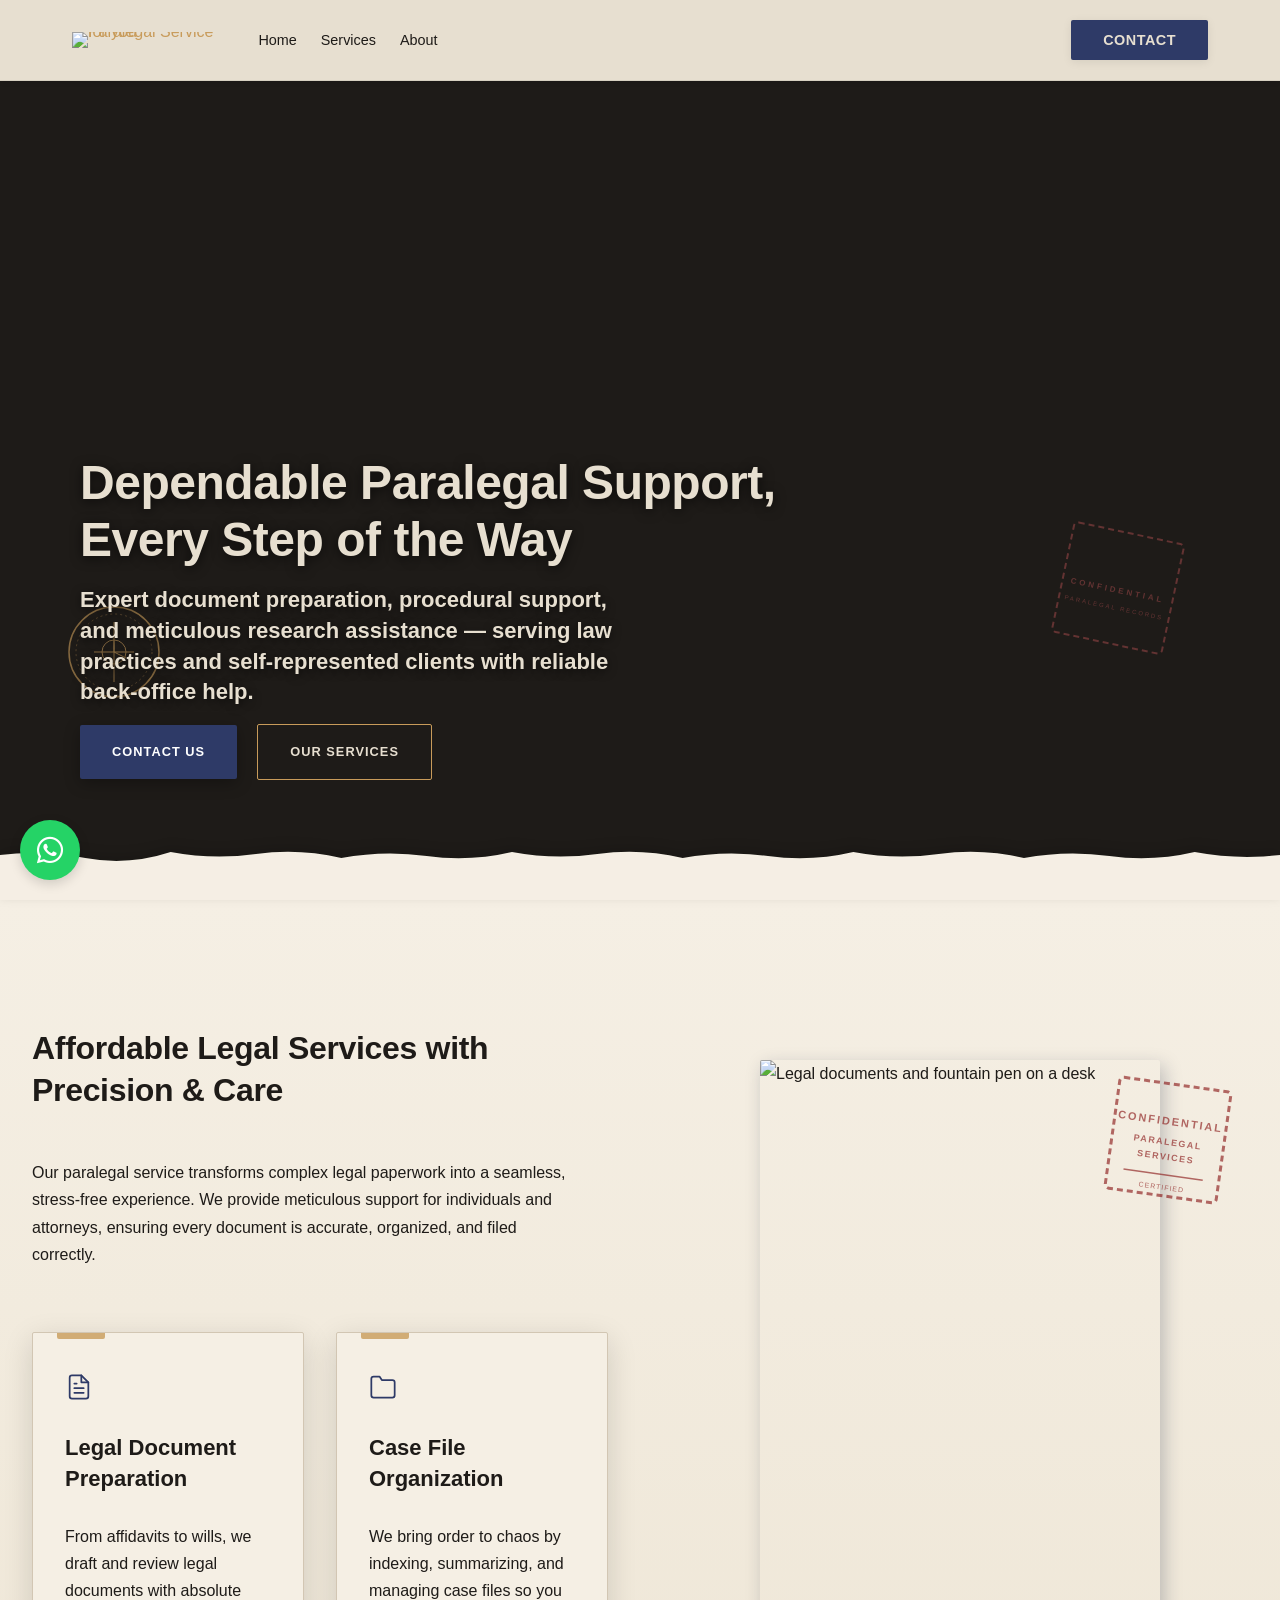
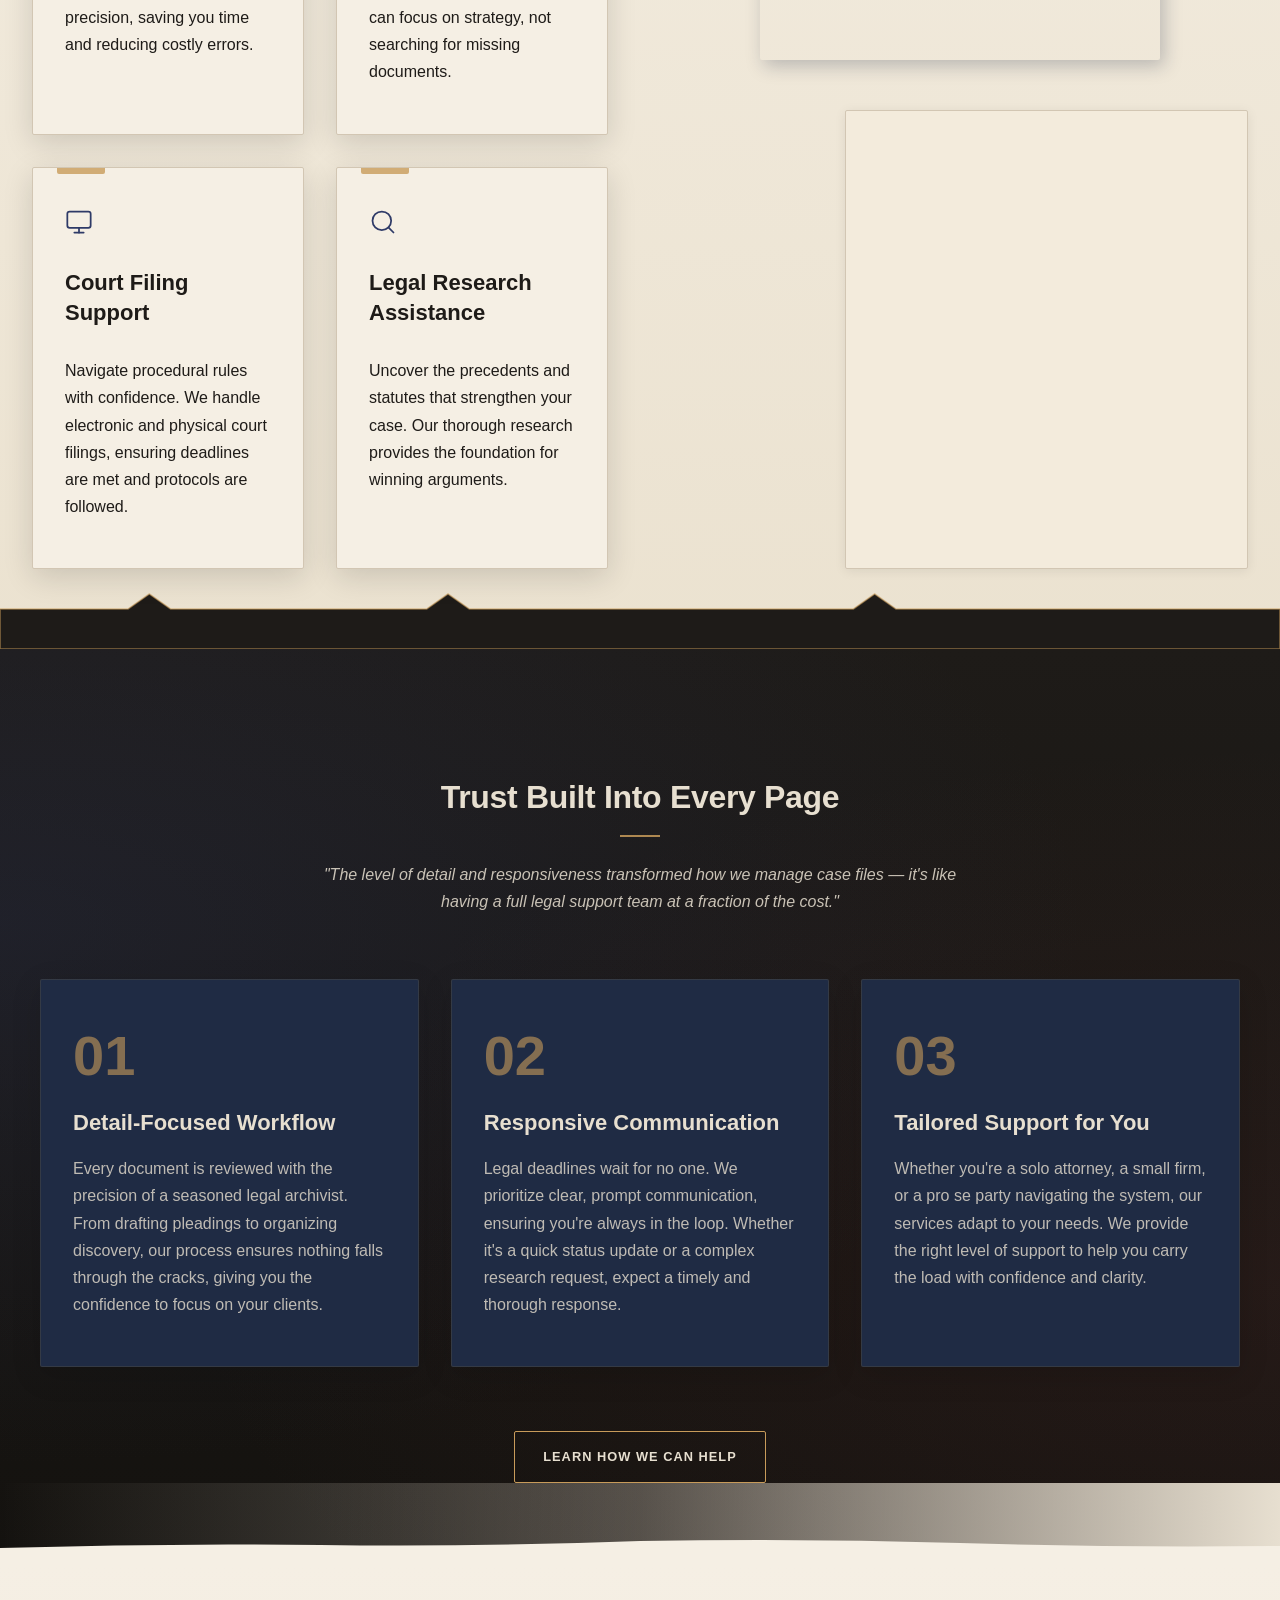
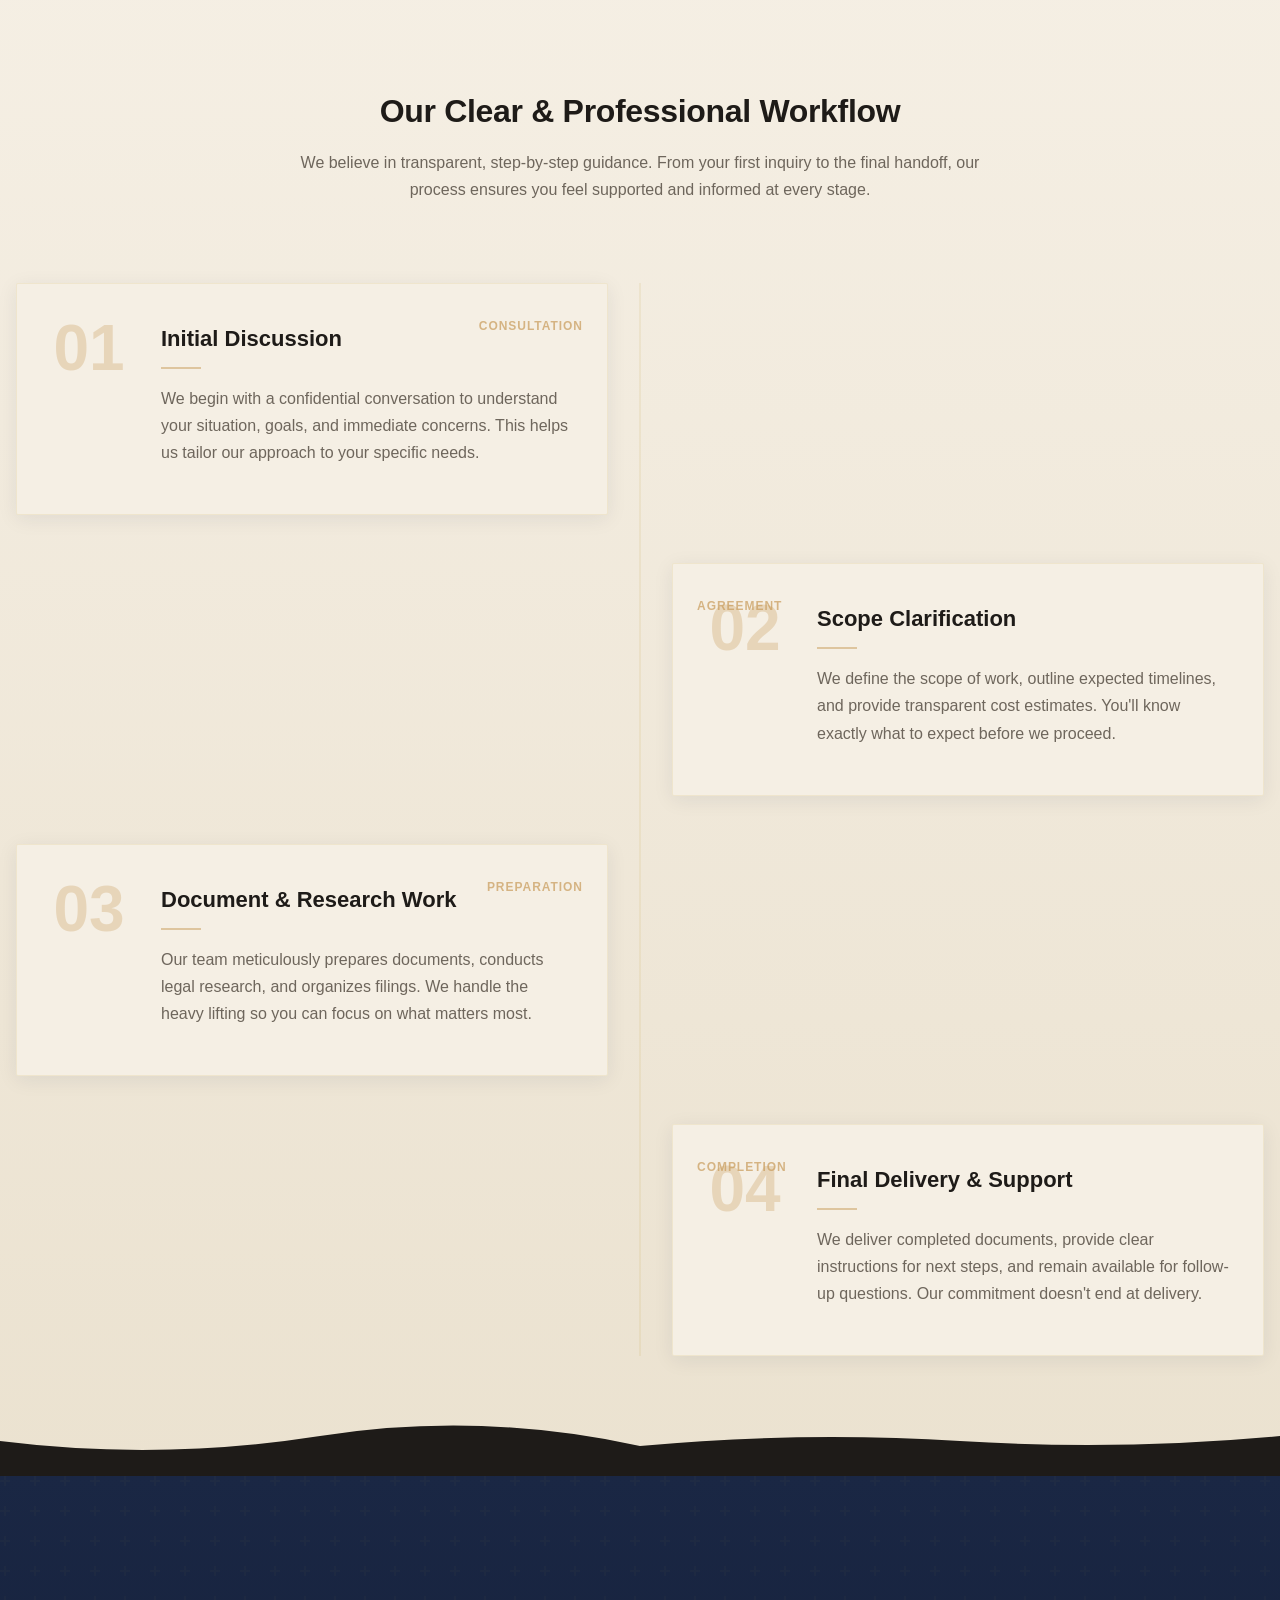
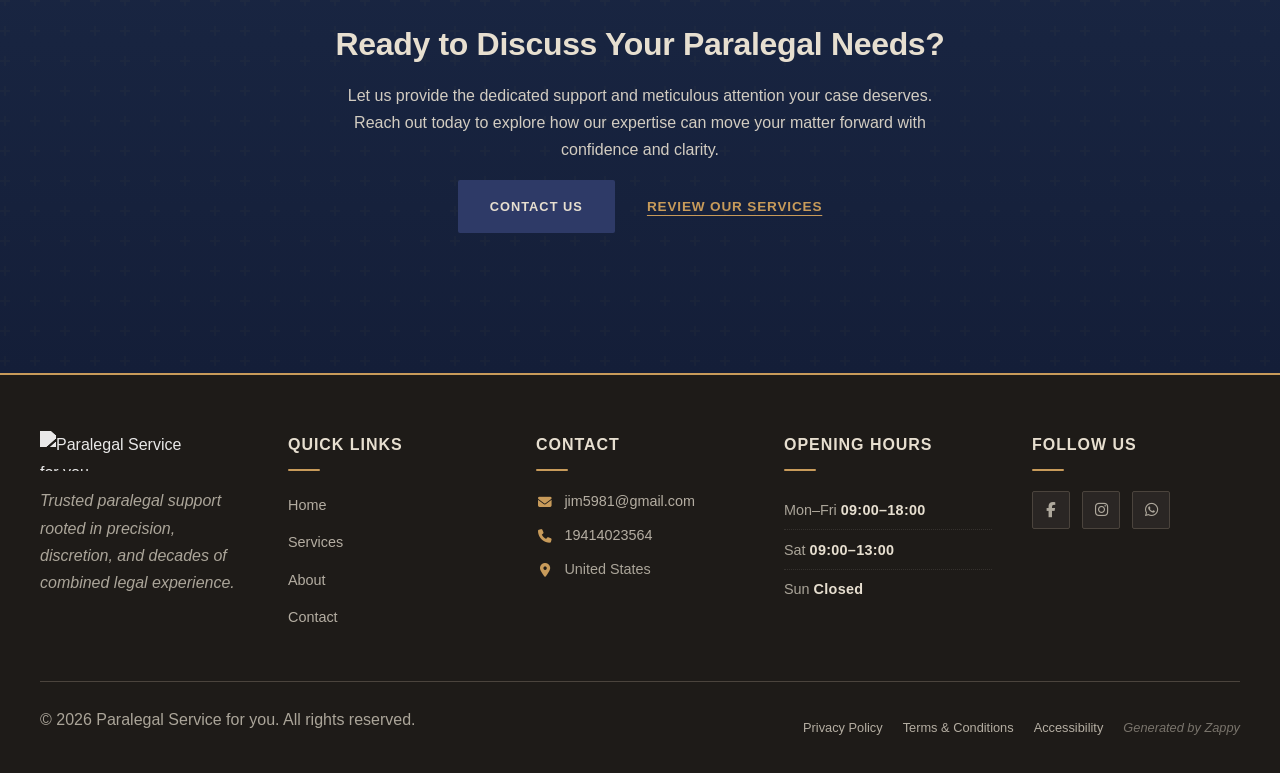
==== commit 6c6a9750: "Background sync: Progressive GitHub Sync" ====
--- a/index.html
+++ b/index.html
@@ -353,7 +353,7 @@
       <path d="M18 6L6 18M6 6l12 12" stroke="currentColor" stroke-width="2" stroke-linecap="round"></path>
     </svg>
   </button>
-  <button class="phone-header-btn" data-phone="[business_phone]" aria-label="Call">
+  <button class="phone-header-btn" data-phone="19414023564" aria-label="Call">
     <svg width="20" height="20" viewBox="0 0 24 24" fill="currentColor">
       <path d="M22 16.92v3a2 2 0 0 1-2.18 2 19.79 19.79 0 0 1-8.63-3.07 19.5 19.5 0 0 1-6-6 19.79 19.79 0 0 1-3.07-8.67A2 2 0 0 1 4.11 2h3a2 2 0 0 1 2 1.72 12.84 12.84 0 0 0 .7 2.81 2 2 0 0 1-.45 2.11L8.09 9.91a16 16 0 0 0 6 6l1.27-1.27a2 2 0 0 1 2.11-.45 12.84 12.84 0 0 0 2.81.7A2 2 0 0 1 22 16.92z"></path>
     </svg>
@@ -792,7 +792,7 @@
         const phoneLinks = document.querySelectorAll('a[href^="tel:"]');
         const phoneNumber = phoneLinks.length > 0 
           ? phoneLinks[0].getAttribute('href').replace('tel:', '')
-          : '[business_phone]';
+          : '19414023564';
         
         window.location.href = 'tel:' + phoneNumber;
         console.log('[Navbar] Phone button clicked');
@@ -1083,14 +1083,14 @@
         <ul class="footer-contact">
           <li>
             <span class="contact-icon"><i class="fas fa-envelope"></i></span>
-            <span class="contact-text"><a href="mailto:[business_email]">[business_email]</a></span>
+            <span class="contact-text"><a href="mailto:jim5981@gmail.com">jim5981@gmail.com</a></span>
           </li>
           <li>
             <span class="contact-icon"><i class="fas fa-phone"></i></span>
-            <span class="contact-text"><a href="tel:[business_phone]">[business_phone]</a></span>
+            <span class="contact-text"><a href="tel:19414023564">19414023564</a></span>
           </li>
           <li><a href="/"><span class="contact-icon"><i class="fas fa-map-marker-alt"></i></span>
-            <span class="contact-text">[business_address]</span></a></li>
+            <span class="contact-text">United States</span></a></li>
         </ul>
       </div>
       <div class="footer-col footer-hours-col">
@@ -1122,7 +1122,7 @@
   </div>
 </footer>
   
-  <a href="https://wa.me/[whatsapp_handle]" class="whatsapp-float" aria-label="WhatsApp">
+  <a href="https://wa.me/19414023564" class="whatsapp-float" aria-label="WhatsApp">
     <i class="fab fa-whatsapp"></i>
   </a>
   
